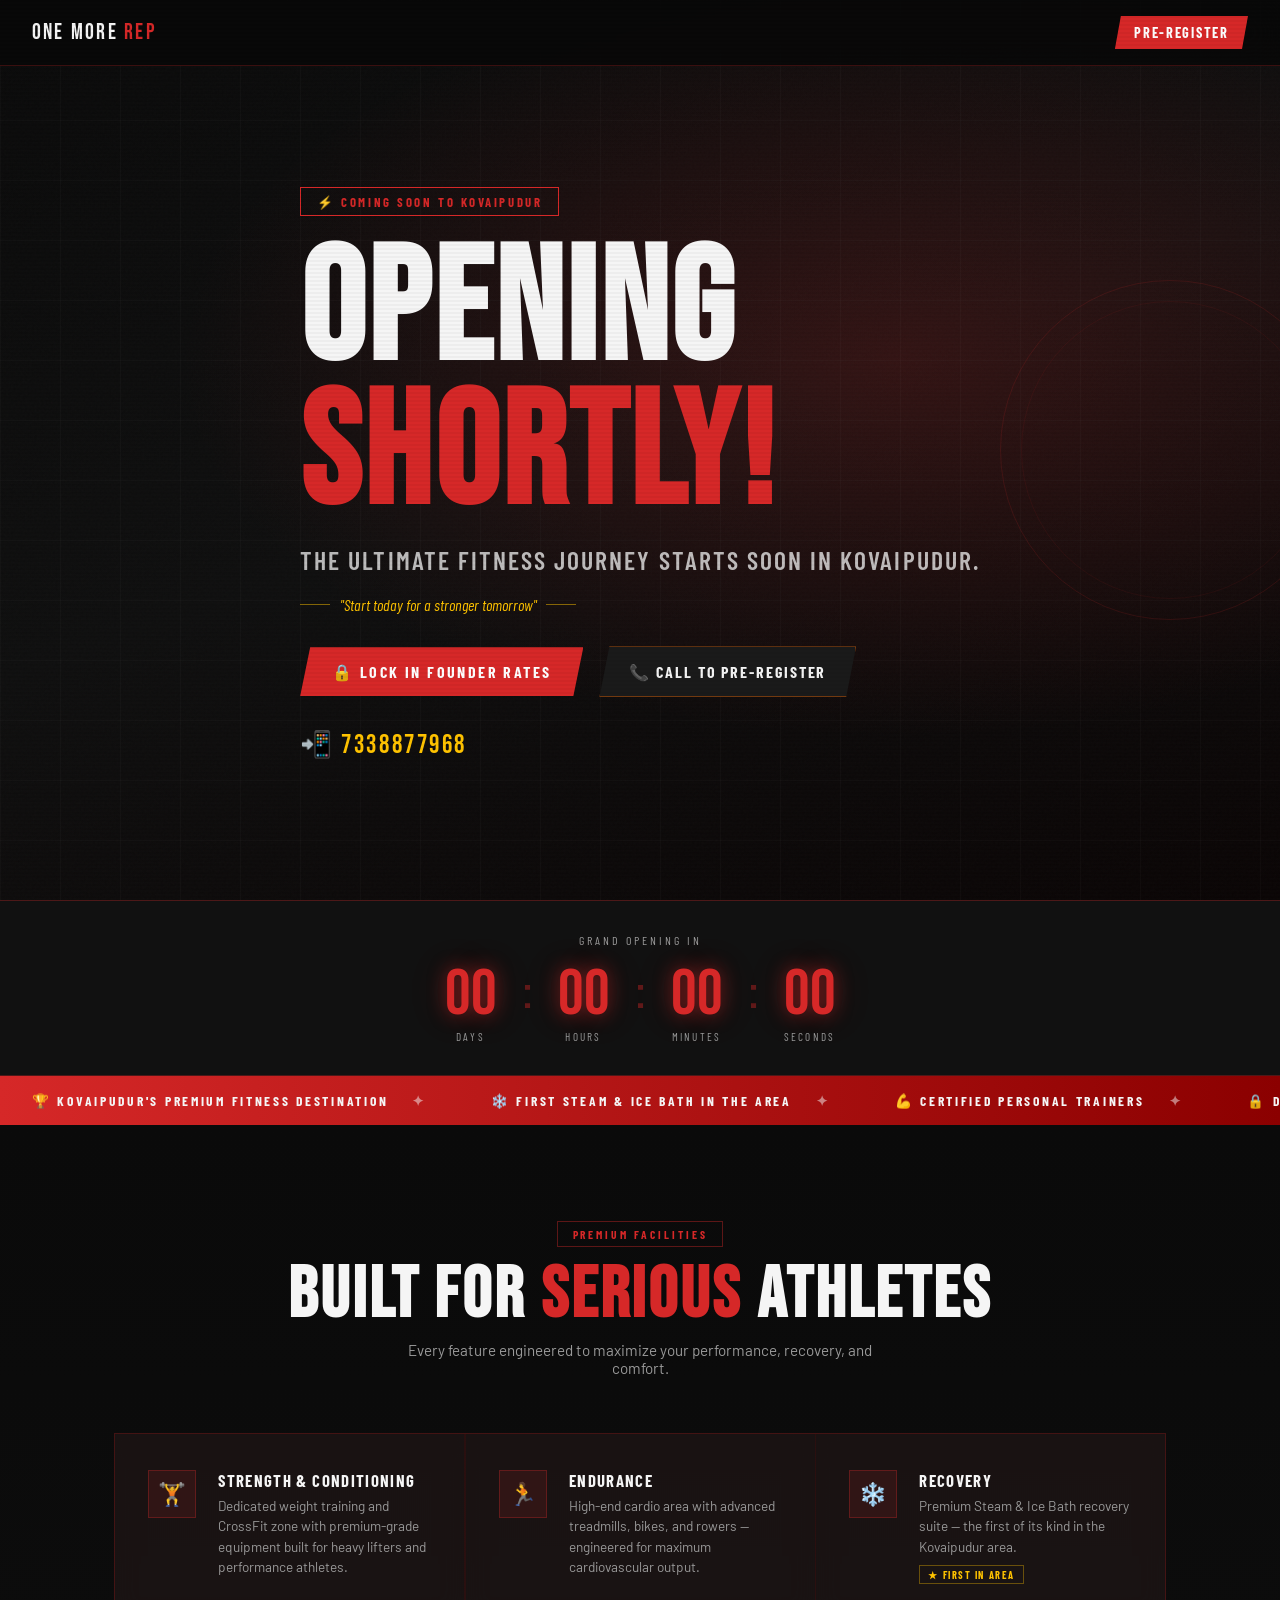
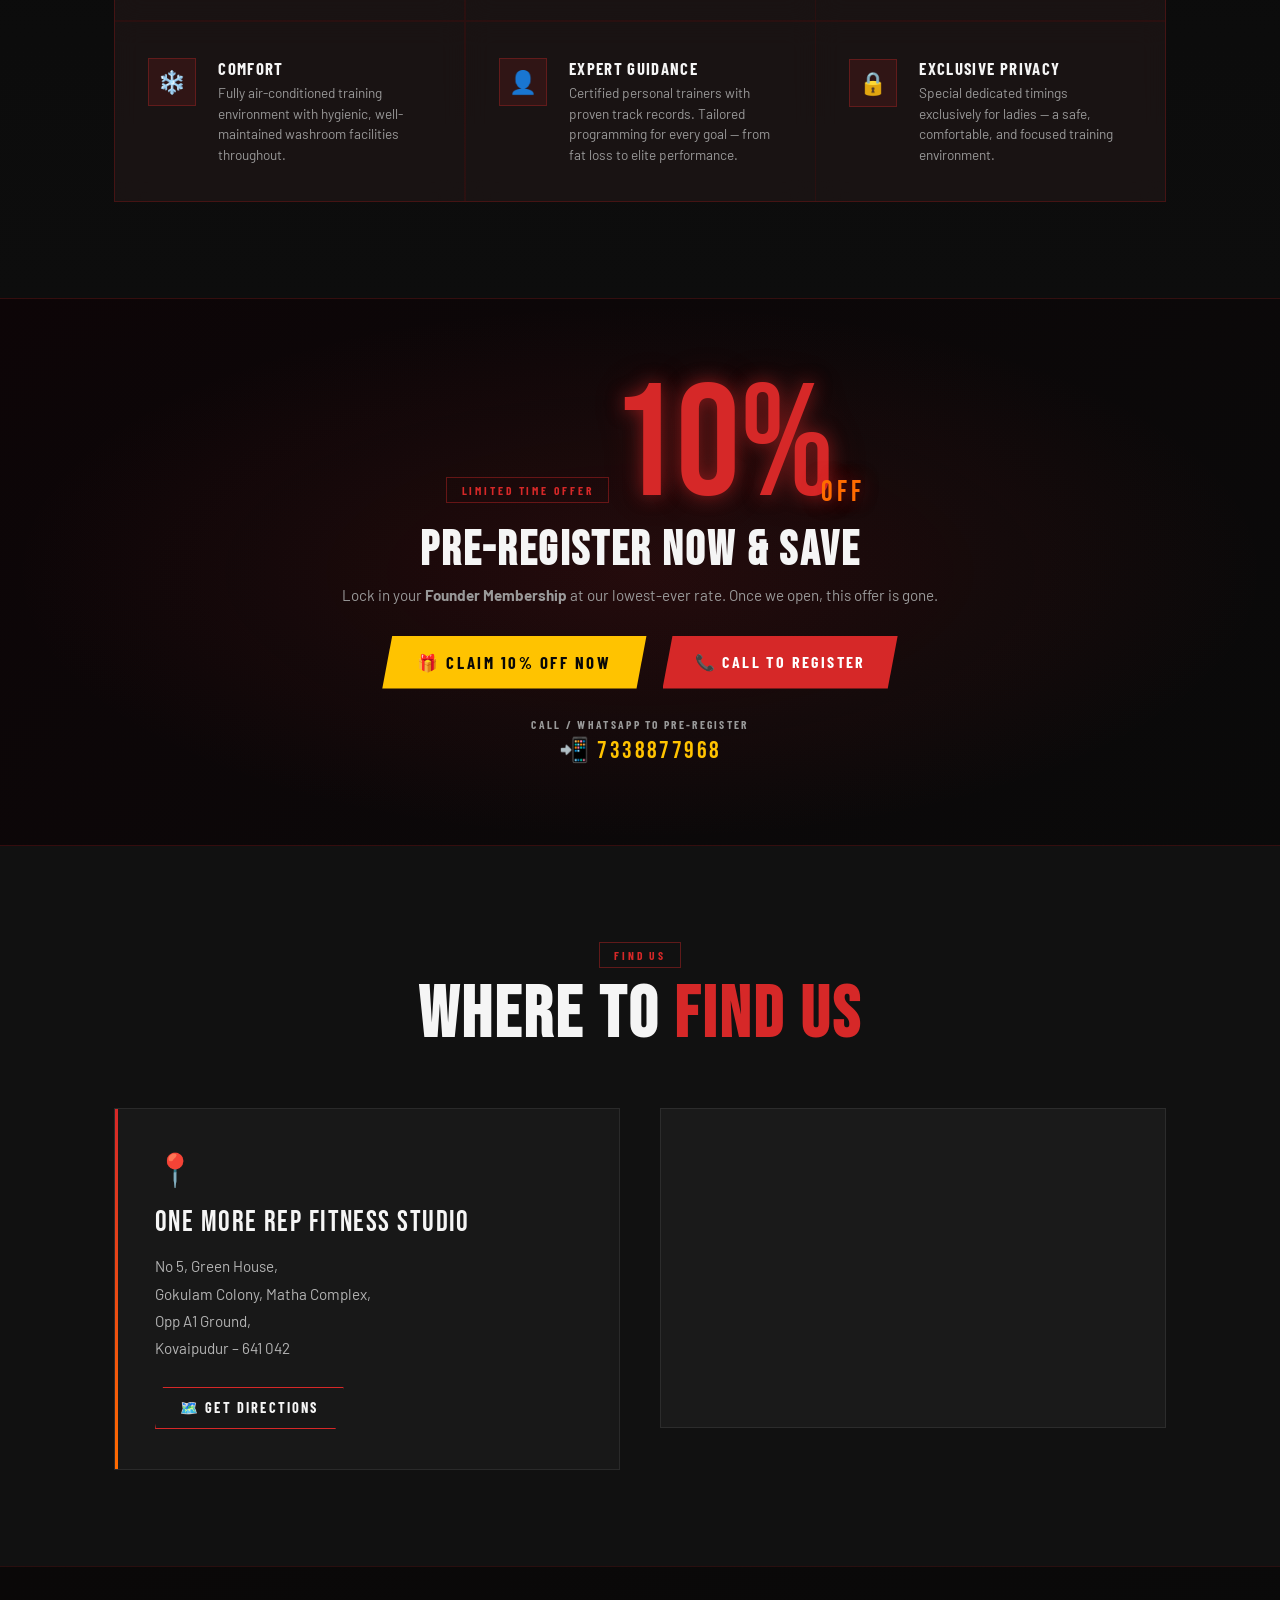
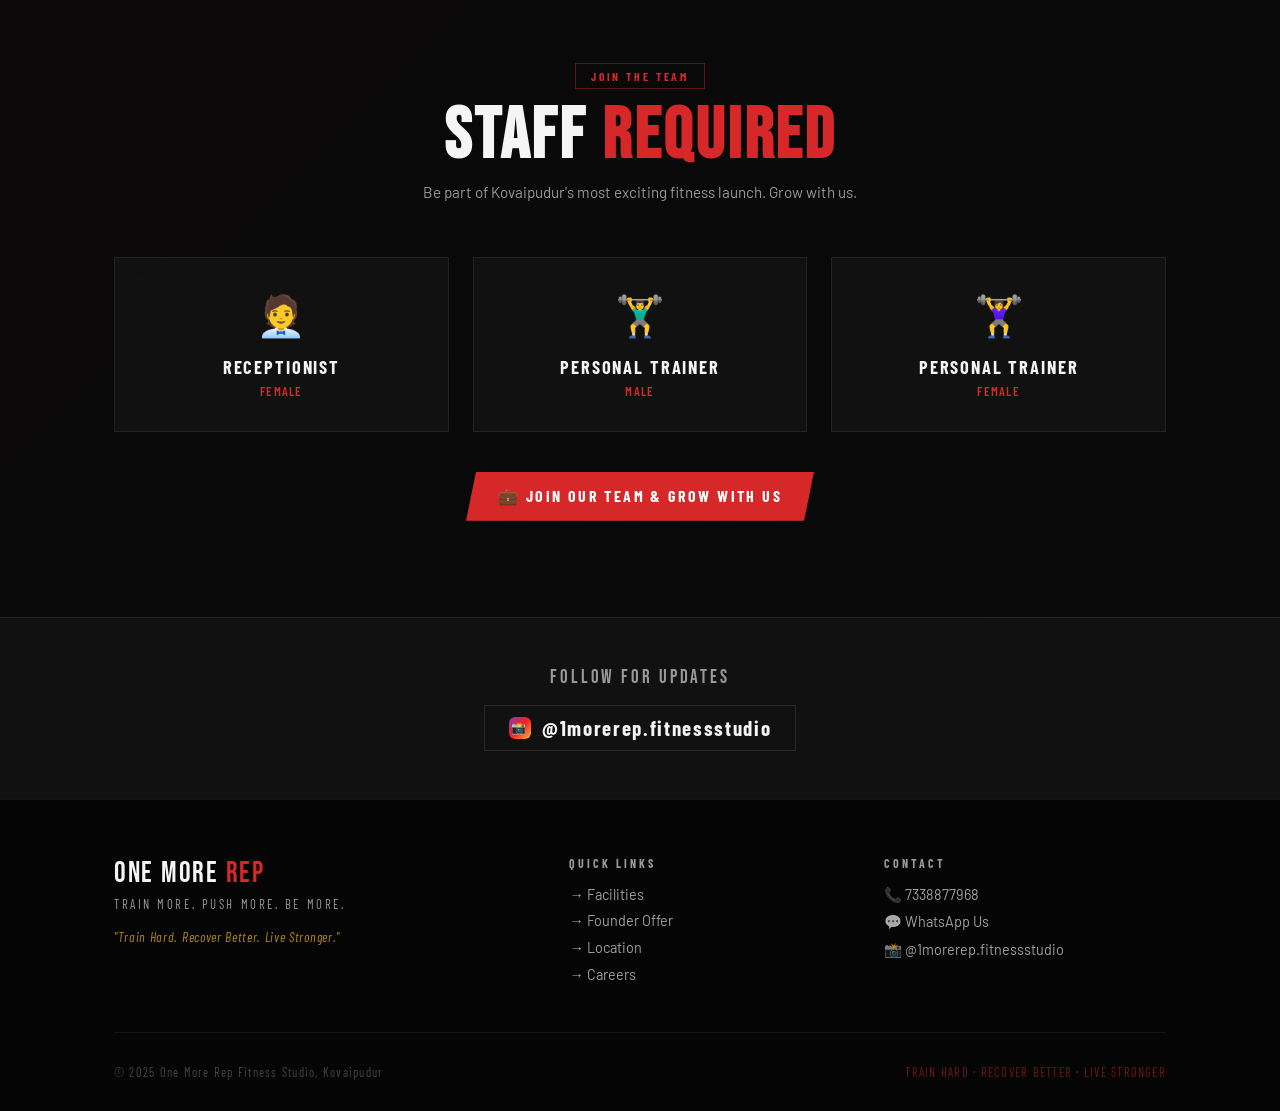
==== one-more-rep.html @ 99cad842 "Initial commit with premium gym design" ====
<!DOCTYPE html>
<html lang="en">
<head>
<meta charset="UTF-8"/>
<meta name="viewport" content="width=device-width, initial-scale=1.0"/>
<title>One More Rep Fitness Studio – Opening Shortly in Kovaipudur</title>
<link rel="preconnect" href="https://fonts.googleapis.com">
<link rel="preconnect" href="https://fonts.gstatic.com" crossorigin>
<link href="https://fonts.googleapis.com/css2?family=Bebas+Neue&family=Barlow+Condensed:ital,wght@0,400;0,600;0,700;0,800;1,700&family=Barlow:wght@300;400;500;600&display=swap" rel="stylesheet">
<style>
  *, *::before, *::after { box-sizing: border-box; margin: 0; padding: 0; }

  :root {
    --black:    #080808;
    --charcoal: #111111;
    --card-bg:  rgba(20,20,20,0.75);
    --red:      #D62828;
    --red-glow: rgba(214,40,40,0.55);
    --orange:   #FF6B00;
    --amber:    #FFC300;
    --white:    #F5F5F5;
    --muted:    #999;
    --glass-border: rgba(255,255,255,0.08);
    --neon-glow: 0 0 18px rgba(255,107,0,0.6), 0 0 40px rgba(255,107,0,0.25);
    --red-shadow: 0 0 18px rgba(214,40,40,0.55), 0 0 40px rgba(214,40,40,0.2);
  }

  html { scroll-behavior: smooth; }

  body {
    background: var(--black);
    color: var(--white);
    font-family: 'Barlow', sans-serif;
    overflow-x: hidden;
    cursor: default;
  }

  /* ── SCANLINE TEXTURE ── */
  body::before {
    content: '';
    position: fixed; inset: 0;
    background: repeating-linear-gradient(
      0deg,
      transparent,
      transparent 2px,
      rgba(0,0,0,0.03) 2px,
      rgba(0,0,0,0.03) 4px
    );
    pointer-events: none;
    z-index: 9999;
  }

  /* ── NAV ── */
  nav {
    position: fixed; top: 0; left: 0; right: 0;
    z-index: 100;
    display: flex; align-items: center; justify-content: space-between;
    padding: 1rem 2rem;
    background: rgba(8,8,8,0.88);
    backdrop-filter: blur(16px);
    border-bottom: 1px solid rgba(214,40,40,0.25);
  }
  .nav-logo {
    font-family: 'Bebas Neue', sans-serif;
    font-size: 1.4rem;
    letter-spacing: 0.1em;
    color: var(--white);
  }
  .nav-logo span { color: var(--red); }
  .nav-cta {
    background: var(--red);
    color: #fff;
    border: none;
    padding: 0.5rem 1.2rem;
    font-family: 'Barlow Condensed', sans-serif;
    font-weight: 700;
    font-size: 0.9rem;
    letter-spacing: 0.12em;
    text-transform: uppercase;
    cursor: pointer;
    text-decoration: none;
    display: inline-block;
    transition: background 0.2s, box-shadow 0.2s;
    clip-path: polygon(6px 0%, 100% 0%, calc(100% - 6px) 100%, 0% 100%);
  }
  .nav-cta:hover { background: var(--orange); box-shadow: var(--neon-glow); }

  /* ── SECTION COMMONS ── */
  section { position: relative; }
  .container { max-width: 1100px; margin: 0 auto; padding: 0 1.5rem; }

  /* ── HERO ── */
  #hero {
    min-height: 100vh;
    display: flex; flex-direction: column; justify-content: center;
    padding: 7rem 0 4rem;
    overflow: hidden;
    background:
      radial-gradient(ellipse 80% 60% at 70% 40%, rgba(214,40,40,0.18) 0%, transparent 70%),
      linear-gradient(160deg, #0a0a0a 0%, #0f0f0f 50%, #0a0505 100%);
  }
  .hero-noise {
    position: absolute; inset: 0;
    background-image: url("data:image/svg+xml,%3Csvg viewBox='0 0 512 512' xmlns='http://www.w3.org/2000/svg'%3E%3Cfilter id='n'%3E%3CfeTurbulence type='fractalNoise' baseFrequency='0.75' numOctaves='4' stitchTiles='stitch'/%3E%3C/filter%3E%3Crect width='100%25' height='100%25' filter='url(%23n)' opacity='0.04'/%3E%3C/svg%3E");
    opacity: 0.5;
    pointer-events: none;
  }
  .hero-grid-line {
    position: absolute; inset: 0;
    background-image:
      linear-gradient(rgba(255,255,255,0.02) 1px, transparent 1px),
      linear-gradient(90deg, rgba(255,255,255,0.02) 1px, transparent 1px);
    background-size: 60px 60px;
    pointer-events: none;
  }
  .hero-inner { position: relative; z-index: 2; }
  .hero-badge {
    display: inline-block;
    border: 1px solid var(--red);
    padding: 0.35rem 1rem;
    font-family: 'Barlow Condensed', sans-serif;
    font-size: 0.8rem;
    font-weight: 700;
    letter-spacing: 0.2em;
    text-transform: uppercase;
    color: var(--red);
    margin-bottom: 1.5rem;
    animation: fadeUp 0.6s ease both;
  }
  .hero-title {
    font-family: 'Bebas Neue', sans-serif;
    font-size: clamp(4.5rem, 16vw, 10rem);
    line-height: 0.9;
    letter-spacing: 0.02em;
    animation: fadeUp 0.6s 0.1s ease both;
  }
  .hero-title .accent { color: var(--red); display: block; }
  .hero-sub {
    font-family: 'Barlow Condensed', sans-serif;
    font-size: clamp(1.1rem, 3vw, 1.6rem);
    font-weight: 600;
    letter-spacing: 0.08em;
    text-transform: uppercase;
    color: rgba(245,245,245,0.75);
    margin: 1rem 0 0.5rem;
    animation: fadeUp 0.6s 0.2s ease both;
  }
  .hero-quote {
    display: inline-flex; align-items: center; gap: 0.6rem;
    font-family: 'Barlow Condensed', sans-serif;
    font-style: italic;
    font-size: 1rem;
    color: var(--amber);
    margin: 0.75rem 0 2rem;
    animation: fadeUp 0.6s 0.3s ease both;
  }
  .hero-quote::before, .hero-quote::after {
    content: ''; display: block;
    height: 1px; width: 30px;
    background: var(--amber); opacity: 0.5;
  }
  .hero-actions {
    display: flex; flex-wrap: wrap; gap: 1rem; align-items: center;
    animation: fadeUp 0.6s 0.4s ease both;
  }
  .btn-primary {
    background: var(--red);
    color: #fff;
    text-decoration: none;
    padding: 0.9rem 2rem;
    font-family: 'Barlow Condensed', sans-serif;
    font-weight: 700; font-size: 1rem;
    letter-spacing: 0.15em;
    text-transform: uppercase;
    display: inline-flex; align-items: center; gap: 0.5rem;
    transition: all 0.25s;
    clip-path: polygon(10px 0%, 100% 0%, calc(100% - 10px) 100%, 0% 100%);
  }
  .btn-primary:hover { background: var(--orange); box-shadow: var(--neon-glow); transform: translateY(-2px); }
  .btn-wa {
    background: #1a1a1a;
    border: 1px solid rgba(255,107,0,0.4);
    color: var(--white);
    text-decoration: none;
    padding: 0.9rem 1.8rem;
    font-family: 'Barlow Condensed', sans-serif;
    font-weight: 700; font-size: 1rem;
    letter-spacing: 0.12em;
    text-transform: uppercase;
    display: inline-flex; align-items: center; gap: 0.6rem;
    transition: all 0.25s;
    clip-path: polygon(10px 0%, 100% 0%, calc(100% - 10px) 100%, 0% 100%);
  }
  .btn-wa:hover { border-color: var(--orange); box-shadow: var(--neon-glow); transform: translateY(-2px); }
  .hero-phone-row {
    margin-top: 2rem;
    font-family: 'Bebas Neue', sans-serif;
    font-size: 1.6rem;
    letter-spacing: 0.1em;
    color: var(--amber);
    animation: fadeUp 0.6s 0.5s ease both;
  }
  .hero-phone-row a { color: inherit; text-decoration: none; }
  .hero-phone-row a:hover { color: var(--orange); }
  .hero-deco-line {
    position: absolute; right: -60px; top: 50%;
    transform: translateY(-50%);
    width: 340px; height: 340px;
    border: 1px solid rgba(214,40,40,0.15);
    border-radius: 50%;
    pointer-events: none;
    animation: spin 30s linear infinite;
  }
  .hero-deco-line::after {
    content: ''; position: absolute;
    inset: 20px;
    border: 1px solid rgba(214,40,40,0.08);
    border-radius: 50%;
  }
  @keyframes spin { to { transform: translateY(-50%) rotate(360deg); } }

  /* ── COUNTDOWN ── */
  #countdown {
    background: var(--charcoal);
    border-top: 1px solid rgba(214,40,40,0.3);
    border-bottom: 1px solid rgba(214,40,40,0.3);
    padding: 2rem 0;
    text-align: center;
  }
  .countdown-label {
    font-family: 'Barlow Condensed', sans-serif;
    font-size: 0.75rem;
    letter-spacing: 0.25em;
    text-transform: uppercase;
    color: var(--muted);
    margin-bottom: 1rem;
  }
  .countdown-units {
    display: flex; justify-content: center; gap: 1rem; flex-wrap: wrap;
  }
  .cd-unit {
    display: flex; flex-direction: column; align-items: center;
    min-width: 72px;
  }
  .cd-num {
    font-family: 'Bebas Neue', sans-serif;
    font-size: clamp(2.5rem, 8vw, 4rem);
    line-height: 1;
    color: var(--red);
    text-shadow: var(--red-shadow);
  }
  .cd-lbl {
    font-family: 'Barlow Condensed', sans-serif;
    font-size: 0.7rem;
    letter-spacing: 0.2em;
    text-transform: uppercase;
    color: var(--muted);
    margin-top: 0.2rem;
  }
  .cd-sep {
    font-family: 'Bebas Neue', sans-serif;
    font-size: 3rem;
    color: rgba(214,40,40,0.4);
    align-self: flex-start;
    padding-top: 0.15rem;
  }

  /* ── BADGE BAR ── */
  #badge-bar {
    background: linear-gradient(90deg, var(--red) 0%, #8B0000 100%);
    padding: 1rem 0;
    overflow: hidden;
  }
  .ticker-track {
    display: flex;
    animation: ticker 25s linear infinite;
    white-space: nowrap;
  }
  .ticker-item {
    display: inline-flex; align-items: center; gap: 1.5rem;
    padding: 0 2rem;
    font-family: 'Barlow Condensed', sans-serif;
    font-weight: 700;
    font-size: 0.85rem;
    letter-spacing: 0.2em;
    text-transform: uppercase;
  }
  .ticker-item .sep { opacity: 0.5; }
  @keyframes ticker {
    0% { transform: translateX(0); }
    100% { transform: translateX(-50%); }
  }

  /* ── SECTION HEADER ── */
  .sec-header { text-align: center; margin-bottom: 3.5rem; }
  .sec-tag {
    display: inline-block;
    font-family: 'Barlow Condensed', sans-serif;
    font-size: 0.72rem;
    font-weight: 700;
    letter-spacing: 0.25em;
    text-transform: uppercase;
    color: var(--red);
    border: 1px solid rgba(214,40,40,0.4);
    padding: 0.3rem 0.9rem;
    margin-bottom: 0.8rem;
  }
  .sec-title {
    font-family: 'Bebas Neue', sans-serif;
    font-size: clamp(2.5rem, 6vw, 4.5rem);
    letter-spacing: 0.04em;
    line-height: 1;
    color: var(--white);
  }
  .sec-title em { color: var(--red); font-style: normal; }
  .sec-sub {
    font-size: 0.95rem;
    color: var(--muted);
    margin-top: 0.6rem;
    max-width: 520px; margin-left: auto; margin-right: auto;
  }

  /* ── FACILITIES ── */
  #facilities {
    padding: 6rem 0;
    background: linear-gradient(180deg, #0a0a0a 0%, #0d0d0d 100%);
  }
  .facilities-grid {
    display: grid;
    grid-template-columns: repeat(auto-fit, minmax(300px, 1fr));
    gap: 1.5px;
    background: rgba(214,40,40,0.15);
    border: 1px solid rgba(214,40,40,0.15);
  }
  .facility-card {
    background: var(--card-bg);
    backdrop-filter: blur(12px);
    padding: 2.2rem 2rem;
    display: flex; gap: 1.4rem; align-items: flex-start;
    border: 1px solid transparent;
    transition: background 0.3s, border-color 0.3s, transform 0.25s;
    position: relative;
    overflow: hidden;
  }
  .facility-card::before {
    content: '';
    position: absolute; bottom: 0; left: 0; right: 0;
    height: 2px;
    background: linear-gradient(90deg, var(--red), var(--orange));
    transform: scaleX(0);
    transform-origin: left;
    transition: transform 0.35s;
  }
  .facility-card:hover { background: rgba(30,10,10,0.9); border-color: rgba(214,40,40,0.2); transform: translateY(-3px); }
  .facility-card:hover::before { transform: scaleX(1); }
  .fac-icon {
    width: 48px; height: 48px;
    background: rgba(214,40,40,0.12);
    border: 1px solid rgba(214,40,40,0.3);
    display: flex; align-items: center; justify-content: center;
    flex-shrink: 0;
    font-size: 1.4rem;
  }
  .fac-body {}
  .fac-name {
    font-family: 'Barlow Condensed', sans-serif;
    font-weight: 700;
    font-size: 1.05rem;
    letter-spacing: 0.08em;
    text-transform: uppercase;
    color: var(--white);
    margin-bottom: 0.35rem;
  }
  .fac-desc {
    font-size: 0.85rem;
    color: var(--muted);
    line-height: 1.5;
  }
  .fac-badge {
    display: inline-block;
    font-size: 0.65rem;
    font-family: 'Barlow Condensed', sans-serif;
    font-weight: 700;
    letter-spacing: 0.15em;
    text-transform: uppercase;
    color: var(--amber);
    border: 1px solid rgba(255,195,0,0.35);
    padding: 0.15rem 0.5rem;
    margin-top: 0.5rem;
  }

  /* ── OFFER BANNER ── */
  #offer {
    padding: 5rem 0;
    background:
      radial-gradient(ellipse 70% 70% at 50% 50%, rgba(214,40,40,0.12) 0%, transparent 70%),
      linear-gradient(135deg, #0d0507 0%, #0a0a0a 100%);
    border-top: 1px solid rgba(214,40,40,0.2);
    border-bottom: 1px solid rgba(214,40,40,0.2);
  }
  .offer-inner {
    text-align: center;
    max-width: 680px; margin: 0 auto;
  }
  .offer-percent {
    font-family: 'Bebas Neue', sans-serif;
    font-size: clamp(5rem, 18vw, 10rem);
    line-height: 0.85;
    color: var(--red);
    text-shadow: var(--red-shadow);
    position: relative;
    display: inline-block;
  }
  .offer-percent::after {
    content: 'OFF';
    position: absolute;
    right: -2rem;
    bottom: 0.6rem;
    font-size: 0.18em;
    color: var(--orange);
    letter-spacing: 0.15em;
  }
  .offer-headline {
    font-family: 'Bebas Neue', sans-serif;
    font-size: clamp(1.8rem, 5vw, 3rem);
    letter-spacing: 0.05em;
    margin-bottom: 0.4rem;
  }
  .offer-sub { font-size: 0.95rem; color: var(--muted); margin-bottom: 2rem; }
  .offer-actions { display: flex; flex-wrap: wrap; justify-content: center; gap: 1rem; }
  .btn-amber {
    background: var(--amber);
    color: #080808;
    text-decoration: none;
    padding: 1rem 2.2rem;
    font-family: 'Barlow Condensed', sans-serif;
    font-weight: 700; font-size: 1.05rem;
    letter-spacing: 0.15em;
    text-transform: uppercase;
    display: inline-flex; align-items: center; gap: 0.5rem;
    transition: all 0.25s;
    clip-path: polygon(10px 0%, 100% 0%, calc(100% - 10px) 100%, 0% 100%);
  }
  .btn-amber:hover { background: var(--orange); box-shadow: var(--neon-glow); transform: translateY(-2px); }
  .offer-phone {
    margin-top: 1.8rem;
    font-family: 'Bebas Neue', sans-serif;
    font-size: 1.5rem;
    letter-spacing: 0.1em;
  }
  .offer-phone a { color: var(--amber); text-decoration: none; }
  .offer-phone a:hover { color: var(--orange); }
  .offer-phone .label {
    display: block;
    font-family: 'Barlow Condensed', sans-serif;
    font-size: 0.72rem;
    font-weight: 700;
    letter-spacing: 0.2em;
    text-transform: uppercase;
    color: var(--muted);
    margin-bottom: 0.3rem;
  }

  /* ── LOCATION ── */
  #location {
    padding: 6rem 0;
    background: var(--charcoal);
  }
  .location-grid {
    display: grid;
    grid-template-columns: 1fr 1fr;
    gap: 2.5rem;
    align-items: start;
  }
  .address-card {
    background: rgba(255,255,255,0.03);
    border: 1px solid var(--glass-border);
    padding: 2.5rem;
    position: relative;
    overflow: hidden;
  }
  .address-card::before {
    content: '';
    position: absolute; top: 0; left: 0;
    width: 3px; height: 100%;
    background: linear-gradient(180deg, var(--red), var(--orange));
  }
  .addr-icon { font-size: 2rem; margin-bottom: 1rem; }
  .addr-name {
    font-family: 'Bebas Neue', sans-serif;
    font-size: 1.8rem;
    letter-spacing: 0.05em;
    margin-bottom: 0.8rem;
  }
  .addr-line {
    font-size: 0.95rem;
    color: rgba(245,245,245,0.7);
    line-height: 1.8;
    margin-bottom: 1.5rem;
  }
  .btn-outline {
    display: inline-flex; align-items: center; gap: 0.5rem;
    border: 1px solid var(--red);
    color: var(--white);
    text-decoration: none;
    padding: 0.7rem 1.5rem;
    font-family: 'Barlow Condensed', sans-serif;
    font-weight: 700; font-size: 0.9rem;
    letter-spacing: 0.15em;
    text-transform: uppercase;
    transition: all 0.25s;
    clip-path: polygon(8px 0%, 100% 0%, calc(100% - 8px) 100%, 0% 100%);
  }
  .btn-outline:hover { background: var(--red); box-shadow: var(--red-shadow); transform: translateY(-2px); }
  .map-embed {
    width: 100%; height: 320px;
    background: rgba(255,255,255,0.04);
    border: 1px solid var(--glass-border);
    display: flex; align-items: center; justify-content: center;
    flex-direction: column; gap: 1rem;
    text-align: center;
    font-family: 'Barlow Condensed', sans-serif;
    color: var(--muted);
    letter-spacing: 0.1em;
  }
  .map-embed iframe {
    width: 100%; height: 100%; border: none;
  }

  /* ── HIRING ── */
  #hiring {
    padding: 6rem 0;
    background:
      linear-gradient(135deg, #0a0808 0%, #0a0a0a 100%);
    border-top: 1px solid rgba(214,40,40,0.15);
  }
  .hiring-grid {
    display: grid;
    grid-template-columns: repeat(auto-fit, minmax(240px, 1fr));
    gap: 1.5rem;
    margin-top: 3rem;
  }
  .hire-card {
    background: var(--card-bg);
    backdrop-filter: blur(12px);
    border: 1px solid var(--glass-border);
    padding: 2rem 1.8rem;
    text-align: center;
    transition: border-color 0.3s, transform 0.25s;
    position: relative;
    overflow: hidden;
  }
  .hire-card::after {
    content: '';
    position: absolute; top: 0; left: 0; right: 0;
    height: 2px;
    background: linear-gradient(90deg, var(--red), var(--orange));
    transform: scaleX(0);
    transition: transform 0.35s;
  }
  .hire-card:hover { border-color: rgba(214,40,40,0.3); transform: translateY(-4px); }
  .hire-card:hover::after { transform: scaleX(1); }
  .hire-icon { font-size: 2.5rem; margin-bottom: 1rem; }
  .hire-role {
    font-family: 'Barlow Condensed', sans-serif;
    font-weight: 700;
    font-size: 1.15rem;
    letter-spacing: 0.1em;
    text-transform: uppercase;
    color: var(--white);
    margin-bottom: 0.3rem;
  }
  .hire-gender {
    font-size: 0.8rem;
    color: var(--red);
    font-family: 'Barlow Condensed', sans-serif;
    font-weight: 600;
    letter-spacing: 0.1em;
    text-transform: uppercase;
  }
  .hiring-cta {
    text-align: center;
    margin-top: 2.5rem;
  }

  /* ── SOCIAL STRIP ── */
  #social-strip {
    padding: 3rem 0;
    text-align: center;
    background: var(--charcoal);
    border-top: 1px solid var(--glass-border);
  }
  .social-follow {
    font-family: 'Bebas Neue', sans-serif;
    font-size: 1.2rem;
    letter-spacing: 0.15em;
    color: var(--muted);
    margin-bottom: 1rem;
  }
  .social-handle {
    display: inline-flex; align-items: center; gap: 0.7rem;
    text-decoration: none;
    color: var(--white);
    font-family: 'Barlow Condensed', sans-serif;
    font-weight: 700;
    font-size: 1.3rem;
    letter-spacing: 0.08em;
    padding: 0.6rem 1.5rem;
    border: 1px solid rgba(255,255,255,0.1);
    transition: all 0.25s;
  }
  .social-handle:hover { border-color: var(--red); color: var(--red); }
  .ig-icon {
    width: 22px; height: 22px;
    background: linear-gradient(135deg, #833ab4, #fd1d1d, #fcb045);
    border-radius: 6px;
    display: inline-flex; align-items: center; justify-content: center;
    font-size: 0.75rem;
    color: #fff;
    flex-shrink: 0;
  }

  /* ── FOOTER ── */
  footer {
    background: #050505;
    border-top: 1px solid rgba(214,40,40,0.2);
    padding: 3.5rem 0 2rem;
  }
  .footer-grid {
    display: grid;
    grid-template-columns: 1.5fr 1fr 1fr;
    gap: 2rem;
    padding-bottom: 2.5rem;
    border-bottom: 1px solid rgba(255,255,255,0.06);
    margin-bottom: 2rem;
  }
  .footer-brand-name {
    font-family: 'Bebas Neue', sans-serif;
    font-size: 1.8rem;
    letter-spacing: 0.06em;
    margin-bottom: 0.3rem;
  }
  .footer-brand-name span { color: var(--red); }
  .footer-tagline {
    font-family: 'Barlow Condensed', sans-serif;
    font-size: 0.8rem;
    letter-spacing: 0.2em;
    text-transform: uppercase;
    color: var(--muted);
    margin-bottom: 1rem;
  }
  .footer-motto {
    font-family: 'Barlow Condensed', sans-serif;
    font-style: italic;
    font-size: 0.85rem;
    color: rgba(255,195,0,0.7);
    letter-spacing: 0.05em;
  }
  .footer-heading {
    font-family: 'Barlow Condensed', sans-serif;
    font-weight: 700;
    font-size: 0.75rem;
    letter-spacing: 0.25em;
    text-transform: uppercase;
    color: var(--muted);
    margin-bottom: 1rem;
  }
  .footer-links { list-style: none; }
  .footer-links li { margin-bottom: 0.6rem; }
  .footer-links a {
    color: rgba(245,245,245,0.65);
    text-decoration: none;
    font-size: 0.9rem;
    transition: color 0.2s;
    display: flex; align-items: center; gap: 0.4rem;
  }
  .footer-links a:hover { color: var(--red); }
  .footer-bottom {
    display: flex; justify-content: space-between; align-items: center;
    flex-wrap: wrap; gap: 1rem;
    font-size: 0.78rem;
    color: rgba(255,255,255,0.25);
    font-family: 'Barlow Condensed', sans-serif;
    letter-spacing: 0.1em;
  }

  /* ── ANIMATIONS ── */
  @keyframes fadeUp {
    from { opacity: 0; transform: translateY(24px); }
    to   { opacity: 1; transform: translateY(0); }
  }

  /* Scroll-reveal */
  .reveal {
    opacity: 0;
    transform: translateY(32px);
    transition: opacity 0.65s ease, transform 0.65s ease;
  }
  .reveal.visible {
    opacity: 1;
    transform: translateY(0);
  }
  .reveal-delay-1 { transition-delay: 0.1s; }
  .reveal-delay-2 { transition-delay: 0.2s; }
  .reveal-delay-3 { transition-delay: 0.3s; }
  .reveal-delay-4 { transition-delay: 0.4s; }

  /* ── RESPONSIVE ── */
  @media (max-width: 768px) {
    nav { padding: 0.8rem 1.2rem; }
    .hero-title { font-size: clamp(3.5rem, 20vw, 5rem); }
    .location-grid { grid-template-columns: 1fr; }
    .footer-grid { grid-template-columns: 1fr; }
    .footer-grid > *:not(:first-child) { display: none; }
    .footer-bottom { flex-direction: column; text-align: center; }
    .offer-percent::after { right: -1.5rem; font-size: 0.22em; }
  }
  @media (max-width: 480px) {
    .facilities-grid { grid-template-columns: 1fr; gap: 0; }
    .hero-actions { flex-direction: column; align-items: flex-start; }
    .countdown-units { gap: 0.5rem; }
    .cd-sep { display: none; }
  }
</style>
</head>
<body>

<!-- ── NAV ── -->
<nav>
  <div class="nav-logo">ONE MORE <span>REP</span></div>
  <a href="https://wa.me/917338877968?text=I want to pre-register" target="_blank" class="nav-cta">Pre-Register</a>
</nav>

<!-- ── HERO ── -->
<section id="hero">
  <div class="hero-noise"></div>
  <div class="hero-grid-line"></div>
  <div class="hero-deco-line"></div>
  <div class="container hero-inner">
    <div class="hero-badge">⚡ Coming Soon to Kovaipudur</div>
    <h1 class="hero-title">
      OPENING<br>
      <span class="accent">SHORTLY!</span>
    </h1>
    <p class="hero-sub">The Ultimate Fitness Journey Starts Soon in Kovaipudur.</p>
    <div class="hero-quote">"Start today for a stronger tomorrow"</div>
    <div class="hero-actions">
      <a href="https://wa.me/917338877968?text=I want to pre-register" target="_blank" class="btn-primary">
        🔒 Lock in Founder Rates
      </a>
      <a href="tel:7338877968" class="btn-wa">
        📞 Call to Pre-Register
      </a>
    </div>
    <div class="hero-phone-row">
      <a href="tel:7338877968">📲 7338877968</a>
    </div>
  </div>
</section>

<!-- ── COUNTDOWN ── -->
<section id="countdown">
  <div class="countdown-label">Grand Opening In</div>
  <div class="countdown-units">
    <div class="cd-unit"><div class="cd-num" id="cd-days">--</div><div class="cd-lbl">Days</div></div>
    <div class="cd-sep">:</div>
    <div class="cd-unit"><div class="cd-num" id="cd-hours">--</div><div class="cd-lbl">Hours</div></div>
    <div class="cd-sep">:</div>
    <div class="cd-unit"><div class="cd-num" id="cd-mins">--</div><div class="cd-lbl">Minutes</div></div>
    <div class="cd-sep">:</div>
    <div class="cd-unit"><div class="cd-num" id="cd-secs">--</div><div class="cd-lbl">Seconds</div></div>
  </div>
</section>

<!-- ── BADGE TICKER ── -->
<section id="badge-bar">
  <div class="ticker-track">
    <!-- duplicated for infinite loop -->
    <span class="ticker-item">🏆 Kovaipudur's Premium Fitness Destination <span class="sep">✦</span></span>
    <span class="ticker-item">❄️ First Steam & Ice Bath in the Area <span class="sep">✦</span></span>
    <span class="ticker-item">💪 Certified Personal Trainers <span class="sep">✦</span></span>
    <span class="ticker-item">🔒 Dedicated Timings for Ladies <span class="sep">✦</span></span>
    <span class="ticker-item">📍 Gokulam Colony, Kovaipudur <span class="sep">✦</span></span>
    <span class="ticker-item">🏆 Kovaipudur's Premium Fitness Destination <span class="sep">✦</span></span>
    <span class="ticker-item">❄️ First Steam & Ice Bath in the Area <span class="sep">✦</span></span>
    <span class="ticker-item">💪 Certified Personal Trainers <span class="sep">✦</span></span>
    <span class="ticker-item">🔒 Dedicated Timings for Ladies <span class="sep">✦</span></span>
    <span class="ticker-item">📍 Gokulam Colony, Kovaipudur <span class="sep">✦</span></span>
  </div>
</section>

<!-- ── FACILITIES ── -->
<section id="facilities">
  <div class="container">
    <div class="sec-header reveal">
      <div class="sec-tag">Premium Facilities</div>
      <h2 class="sec-title">BUILT FOR <em>SERIOUS</em> ATHLETES</h2>
      <p class="sec-sub">Every feature engineered to maximize your performance, recovery, and comfort.</p>
    </div>
    <div class="facilities-grid">
      <div class="facility-card reveal reveal-delay-1">
        <div class="fac-icon">🏋️</div>
        <div class="fac-body">
          <div class="fac-name">Strength & Conditioning</div>
          <div class="fac-desc">Dedicated weight training and CrossFit zone with premium-grade equipment built for heavy lifters and performance athletes.</div>
        </div>
      </div>
      <div class="facility-card reveal reveal-delay-2">
        <div class="fac-icon">🏃</div>
        <div class="fac-body">
          <div class="fac-name">Endurance</div>
          <div class="fac-desc">High-end cardio area with advanced treadmills, bikes, and rowers — engineered for maximum cardiovascular output.</div>
        </div>
      </div>
      <div class="facility-card reveal reveal-delay-3">
        <div class="fac-icon">❄️</div>
        <div class="fac-body">
          <div class="fac-name">Recovery</div>
          <div class="fac-desc">Premium Steam & Ice Bath recovery suite — the first of its kind in the Kovaipudur area.</div>
          <div class="fac-badge">★ First in Area</div>
        </div>
      </div>
      <div class="facility-card reveal reveal-delay-1">
        <div class="fac-icon">❄️</div>
        <div class="fac-body">
          <div class="fac-name">Comfort</div>
          <div class="fac-desc">Fully air-conditioned training environment with hygienic, well-maintained washroom facilities throughout.</div>
        </div>
      </div>
      <div class="facility-card reveal reveal-delay-2">
        <div class="fac-icon">👤</div>
        <div class="fac-body">
          <div class="fac-name">Expert Guidance</div>
          <div class="fac-desc">Certified personal trainers with proven track records. Tailored programming for every goal — from fat loss to elite performance.</div>
        </div>
      </div>
      <div class="facility-card reveal reveal-delay-3">
        <div class="fac-icon">🔒</div>
        <div class="fac-body">
          <div class="fac-name">Exclusive Privacy</div>
          <div class="fac-desc">Special dedicated timings exclusively for ladies — a safe, comfortable, and focused training environment.</div>
        </div>
      </div>
    </div>
  </div>
</section>

<!-- ── OFFER BANNER ── -->
<section id="offer">
  <div class="container">
    <div class="offer-inner reveal">
      <div class="sec-tag" style="margin-bottom:1.2rem;">Limited Time Offer</div>
      <div class="offer-percent">10%</div>
      <h2 class="offer-headline">PRE-REGISTER NOW & SAVE</h2>
      <p class="offer-sub">Lock in your <strong>Founder Membership</strong> at our lowest-ever rate. Once we open, this offer is gone.</p>
      <div class="offer-actions">
        <a href="https://wa.me/917338877968?text=I want to pre-register" target="_blank" class="btn-amber">🎁 Claim 10% Off Now</a>
        <a href="tel:7338877968" class="btn-primary">📞 Call to Register</a>
      </div>
      <div class="offer-phone">
        <span class="label">Call / WhatsApp to Pre-Register</span>
        <a href="tel:7338877968">📲 7338877968</a>
      </div>
    </div>
  </div>
</section>

<!-- ── LOCATION ── -->
<section id="location">
  <div class="container">
    <div class="sec-header reveal">
      <div class="sec-tag">Find Us</div>
      <h2 class="sec-title">WHERE TO <em>FIND US</em></h2>
    </div>
    <div class="location-grid reveal">
      <div class="address-card">
        <div class="addr-icon">📍</div>
        <div class="addr-name">ONE MORE REP FITNESS STUDIO</div>
        <div class="addr-line">
          No 5, Green House,<br>
          Gokulam Colony, Matha Complex,<br>
          Opp A1 Ground,<br>
          Kovaipudur – 641 042
        </div>
        <a href="https://maps.google.com/?q=Gokulam+Colony,+Kovaipudur,+641042" target="_blank" class="btn-outline">
          🗺️ Get Directions
        </a>
      </div>
      <div class="map-embed">
        <iframe
          src="https://www.google.com/maps/embed?pb=!1m18!1m12!1m3!1d3916.267!2d76.9312!3d10.9893!2m3!1f0!2f0!3f0!3m2!1i1024!2i768!4f13.1!3m3!1m2!1s0x0%3A0x0!2zMTDCsDU5JzIxLjUiTiA3NsKwNTUnNTIuMyJF!5e0!3m2!1sen!2sin!4v1"
          allowfullscreen="" loading="lazy"
          referrerpolicy="no-referrer-when-downgrade">
        </iframe>
      </div>
    </div>
  </div>
</section>

<!-- ── HIRING ── -->
<section id="hiring">
  <div class="container">
    <div class="sec-header reveal">
      <div class="sec-tag">Join the Team</div>
      <h2 class="sec-title">STAFF <em>REQUIRED</em></h2>
      <p class="sec-sub">Be part of Kovaipudur's most exciting fitness launch. Grow with us.</p>
    </div>
    <div class="hiring-grid">
      <div class="hire-card reveal reveal-delay-1">
        <div class="hire-icon">🧑‍💼</div>
        <div class="hire-role">Receptionist</div>
        <div class="hire-gender">Female</div>
      </div>
      <div class="hire-card reveal reveal-delay-2">
        <div class="hire-icon">🏋️‍♂️</div>
        <div class="hire-role">Personal Trainer</div>
        <div class="hire-gender">Male</div>
      </div>
      <div class="hire-card reveal reveal-delay-3">
        <div class="hire-icon">🏋️‍♀️</div>
        <div class="hire-role">Personal Trainer</div>
        <div class="hire-gender">Female</div>
      </div>
    </div>
    <div class="hiring-cta reveal">
      <a href="https://wa.me/917338877968?text=I'm interested in joining the One More Rep team" target="_blank" class="btn-primary" style="font-size:1rem;">
        💼 Join Our Team &amp; Grow With Us
      </a>
    </div>
  </div>
</section>

<!-- ── SOCIAL STRIP ── -->
<section id="social-strip">
  <div class="social-follow">Follow For Updates</div>
  <a href="https://instagram.com/1morerep.fitnessstudio" target="_blank" class="social-handle">
    <span class="ig-icon">📸</span>
    @1morerep.fitnessstudio
  </a>
</section>

<!-- ── FOOTER ── -->
<footer>
  <div class="container">
    <div class="footer-grid">
      <div>
        <div class="footer-brand-name">ONE MORE <span>REP</span></div>
        <div class="footer-tagline">Train More. Push More. Be More.</div>
        <div class="footer-motto">"Train Hard. Recover Better. Live Stronger."</div>
      </div>
      <div>
        <div class="footer-heading">Quick Links</div>
        <ul class="footer-links">
          <li><a href="#facilities">→ Facilities</a></li>
          <li><a href="#offer">→ Founder Offer</a></li>
          <li><a href="#location">→ Location</a></li>
          <li><a href="#hiring">→ Careers</a></li>
        </ul>
      </div>
      <div>
        <div class="footer-heading">Contact</div>
        <ul class="footer-links">
          <li><a href="tel:7338877968">📞 7338877968</a></li>
          <li><a href="https://wa.me/917338877968?text=I want to pre-register" target="_blank">💬 WhatsApp Us</a></li>
          <li><a href="https://instagram.com/1morerep.fitnessstudio" target="_blank">📸 @1morerep.fitnessstudio</a></li>
        </ul>
      </div>
    </div>
    <div class="footer-bottom">
      <span>© 2025 One More Rep Fitness Studio, Kovaipudur</span>
      <span style="color:rgba(214,40,40,0.5);">TRAIN HARD · RECOVER BETTER · LIVE STRONGER</span>
    </div>
  </div>
</footer>

<script>
  /* ── COUNTDOWN ── */
  const target = new Date('2025-09-01T00:00:00').getTime();
  function updateCountdown() {
    const now = Date.now();
    const diff = target - now;
    if (diff <= 0) {
      document.getElementById('cd-days').textContent = '00';
      document.getElementById('cd-hours').textContent = '00';
      document.getElementById('cd-mins').textContent = '00';
      document.getElementById('cd-secs').textContent = '00';
      return;
    }
    const d = Math.floor(diff / 86400000);
    const h = Math.floor((diff % 86400000) / 3600000);
    const m = Math.floor((diff % 3600000) / 60000);
    const s = Math.floor((diff % 60000) / 1000);
    const pad = n => String(n).padStart(2,'0');
    document.getElementById('cd-days').textContent  = pad(d);
    document.getElementById('cd-hours').textContent = pad(h);
    document.getElementById('cd-mins').textContent  = pad(m);
    document.getElementById('cd-secs').textContent  = pad(s);
  }
  updateCountdown();
  setInterval(updateCountdown, 1000);

  /* ── SCROLL REVEAL ── */
  const observer = new IntersectionObserver((entries) => {
    entries.forEach(e => { if (e.isIntersecting) { e.target.classList.add('visible'); } });
  }, { threshold: 0.12, rootMargin: '0px 0px -40px 0px' });
  document.querySelectorAll('.reveal').forEach(el => observer.observe(el));
</script>
</body>
</html>
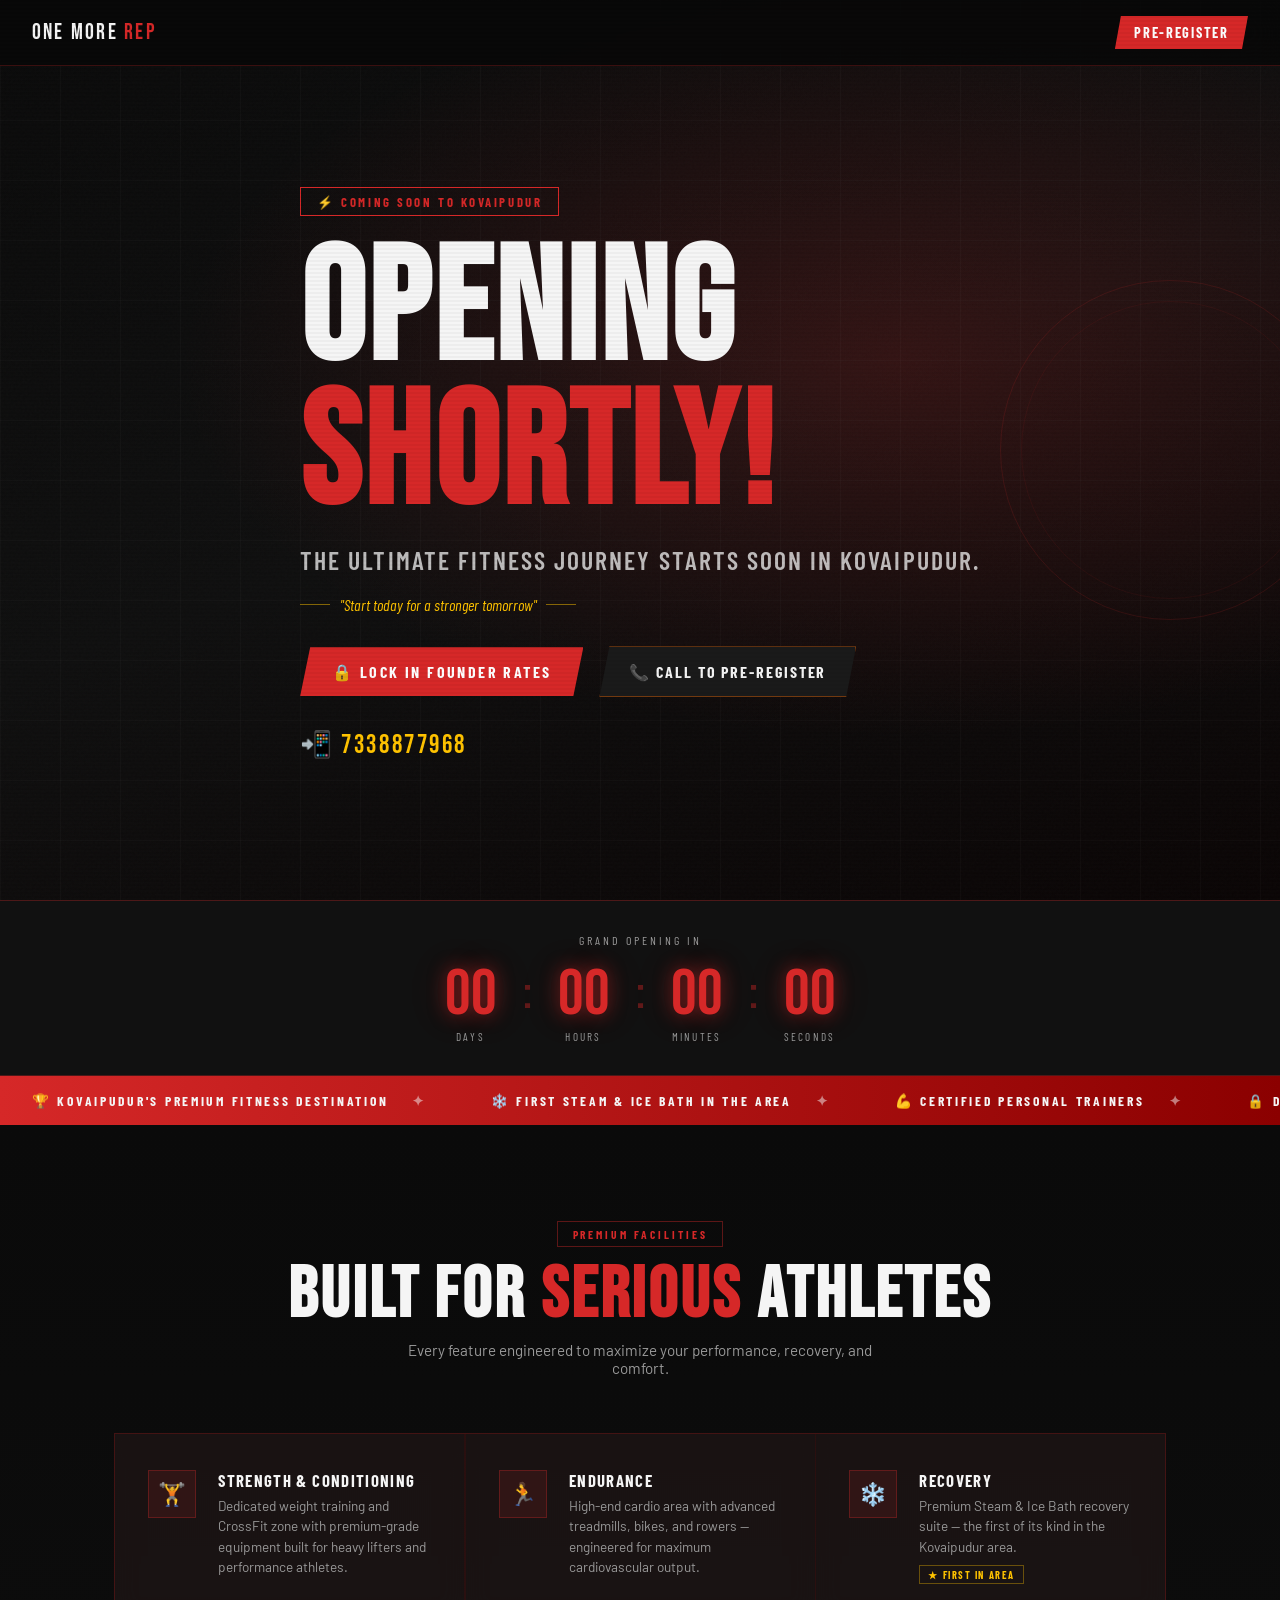
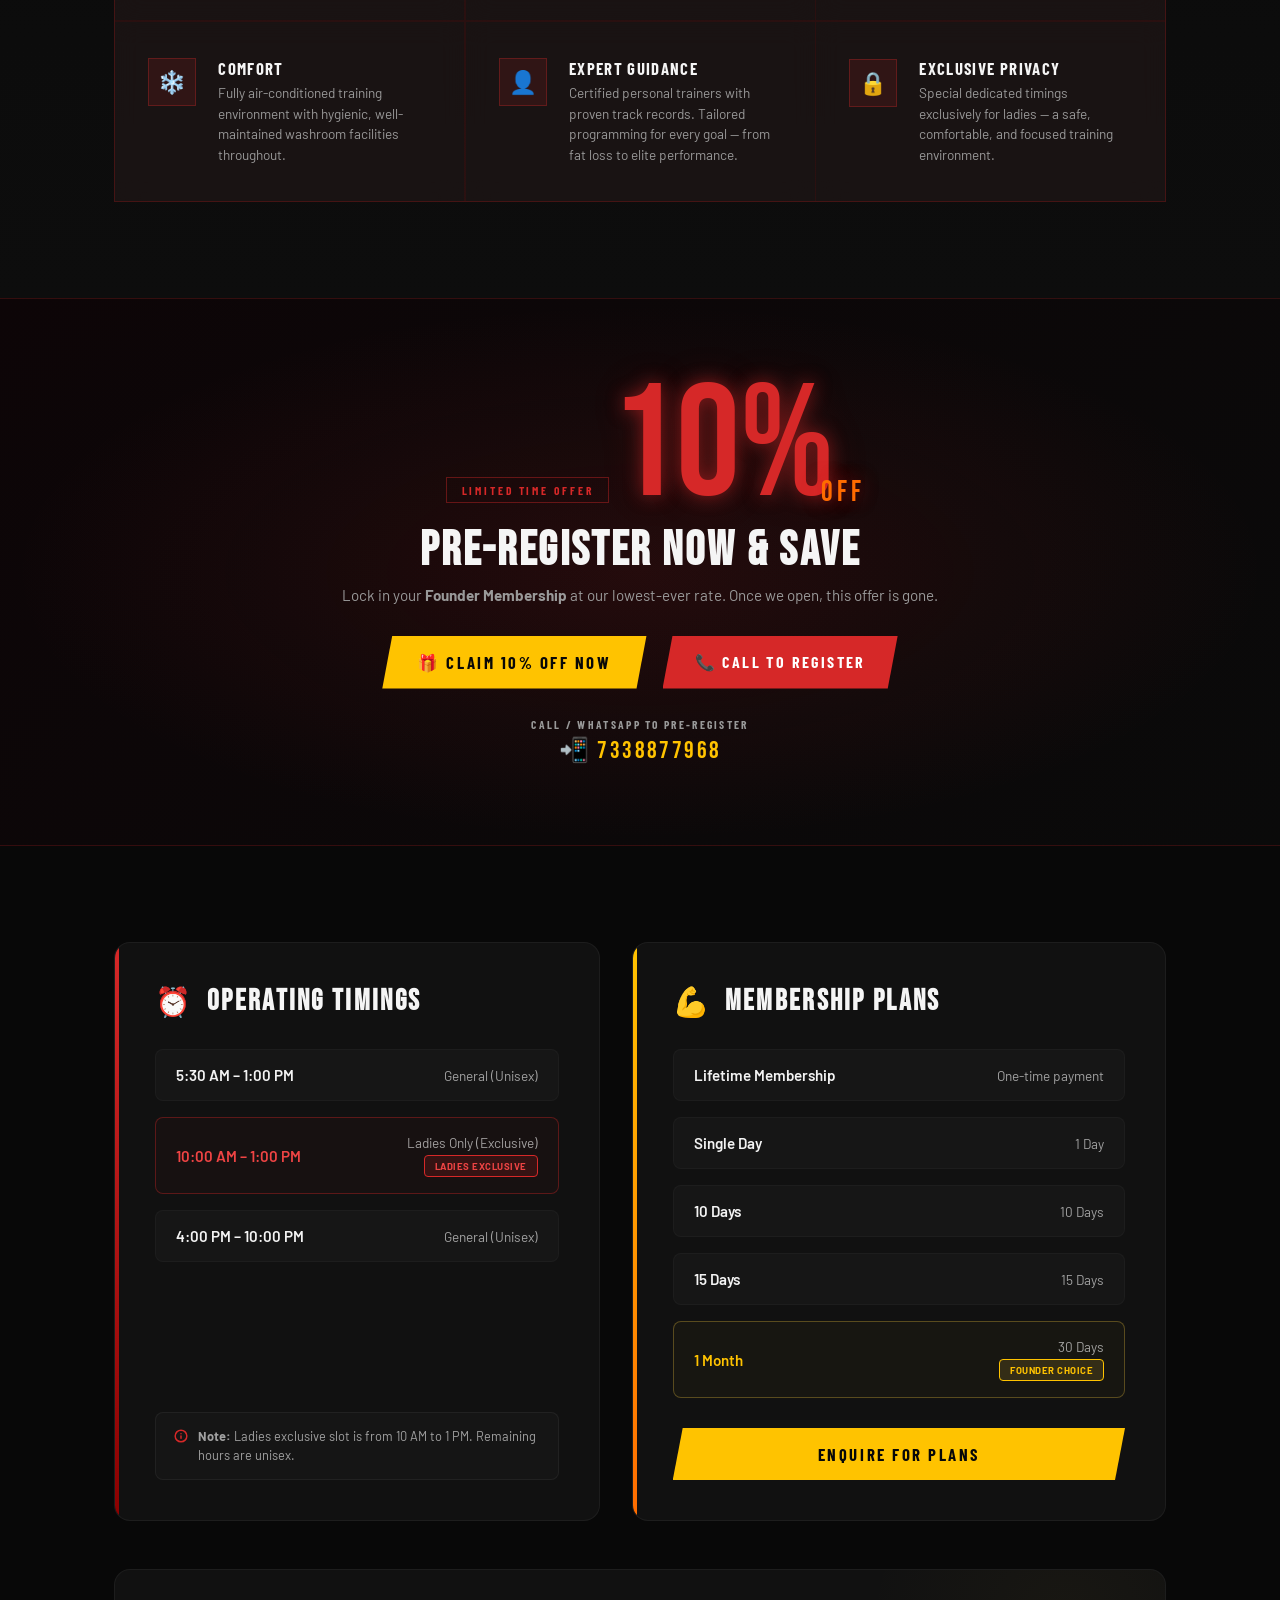
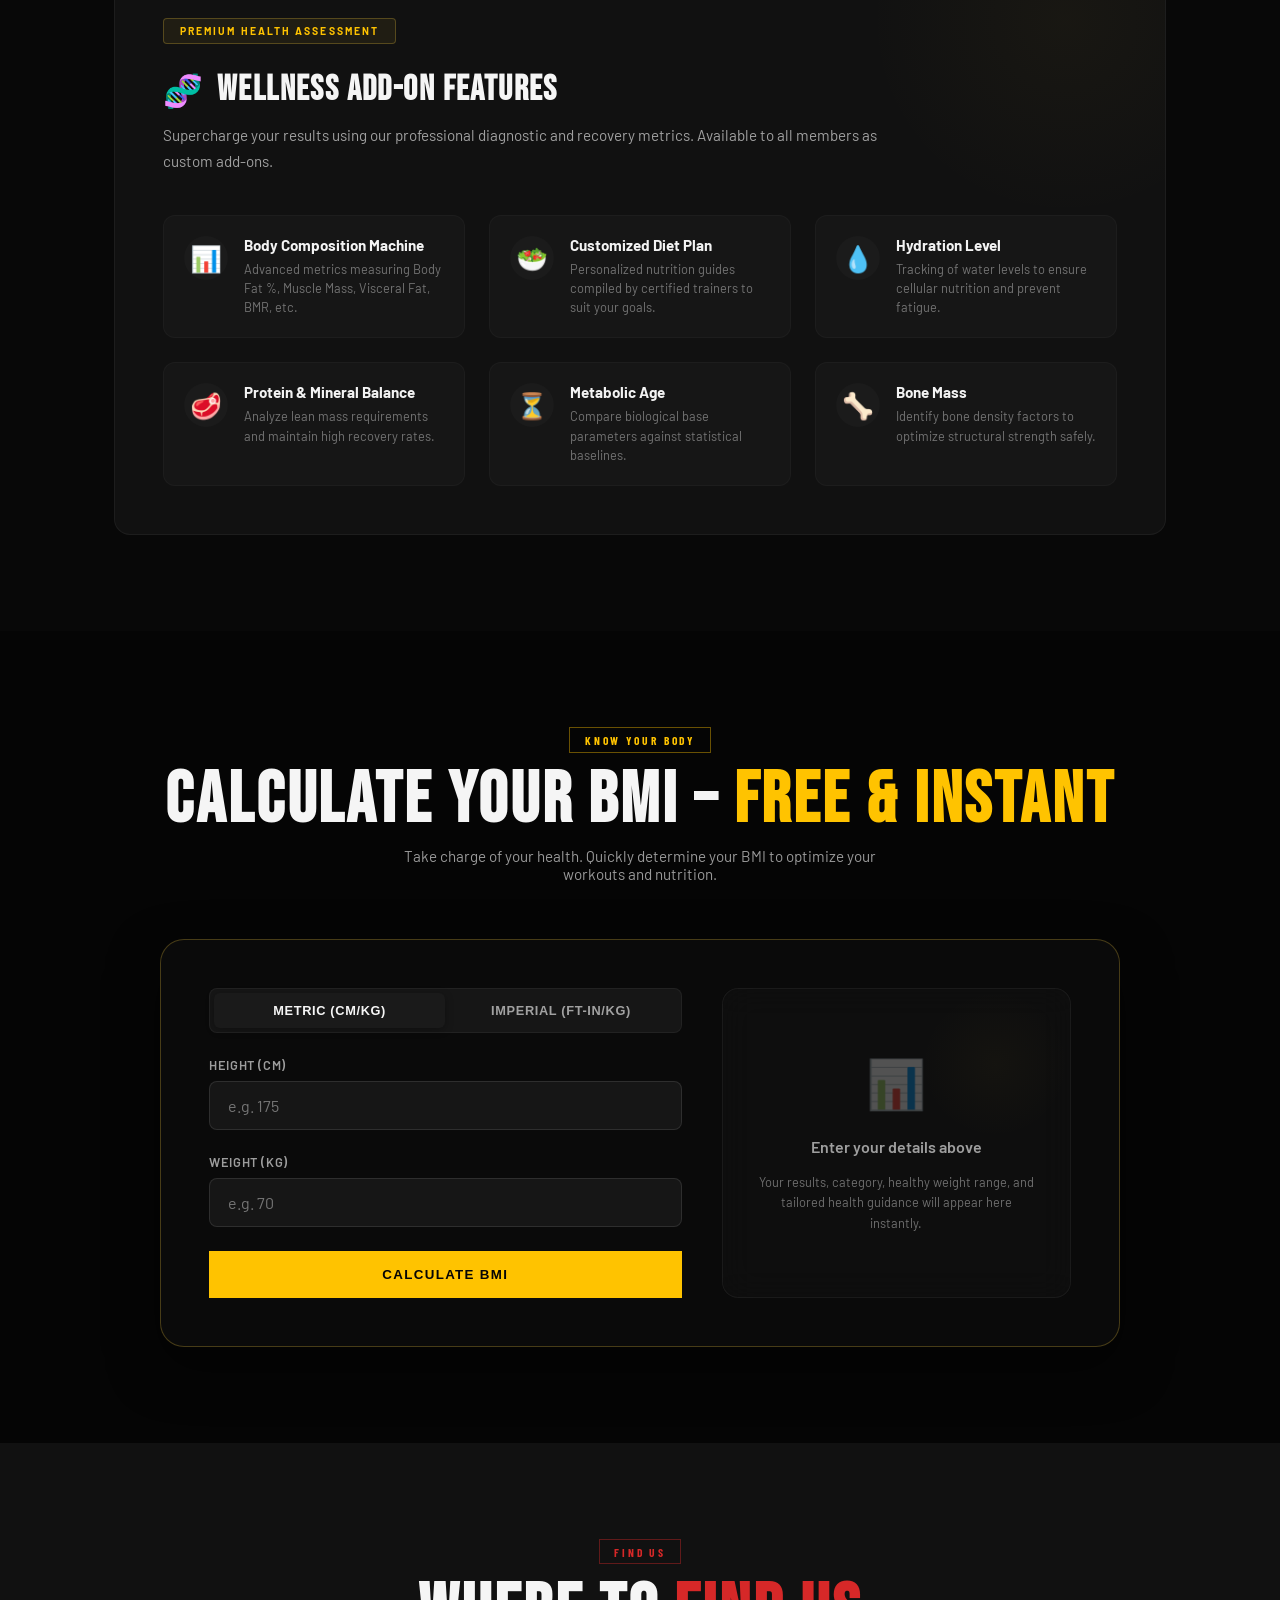
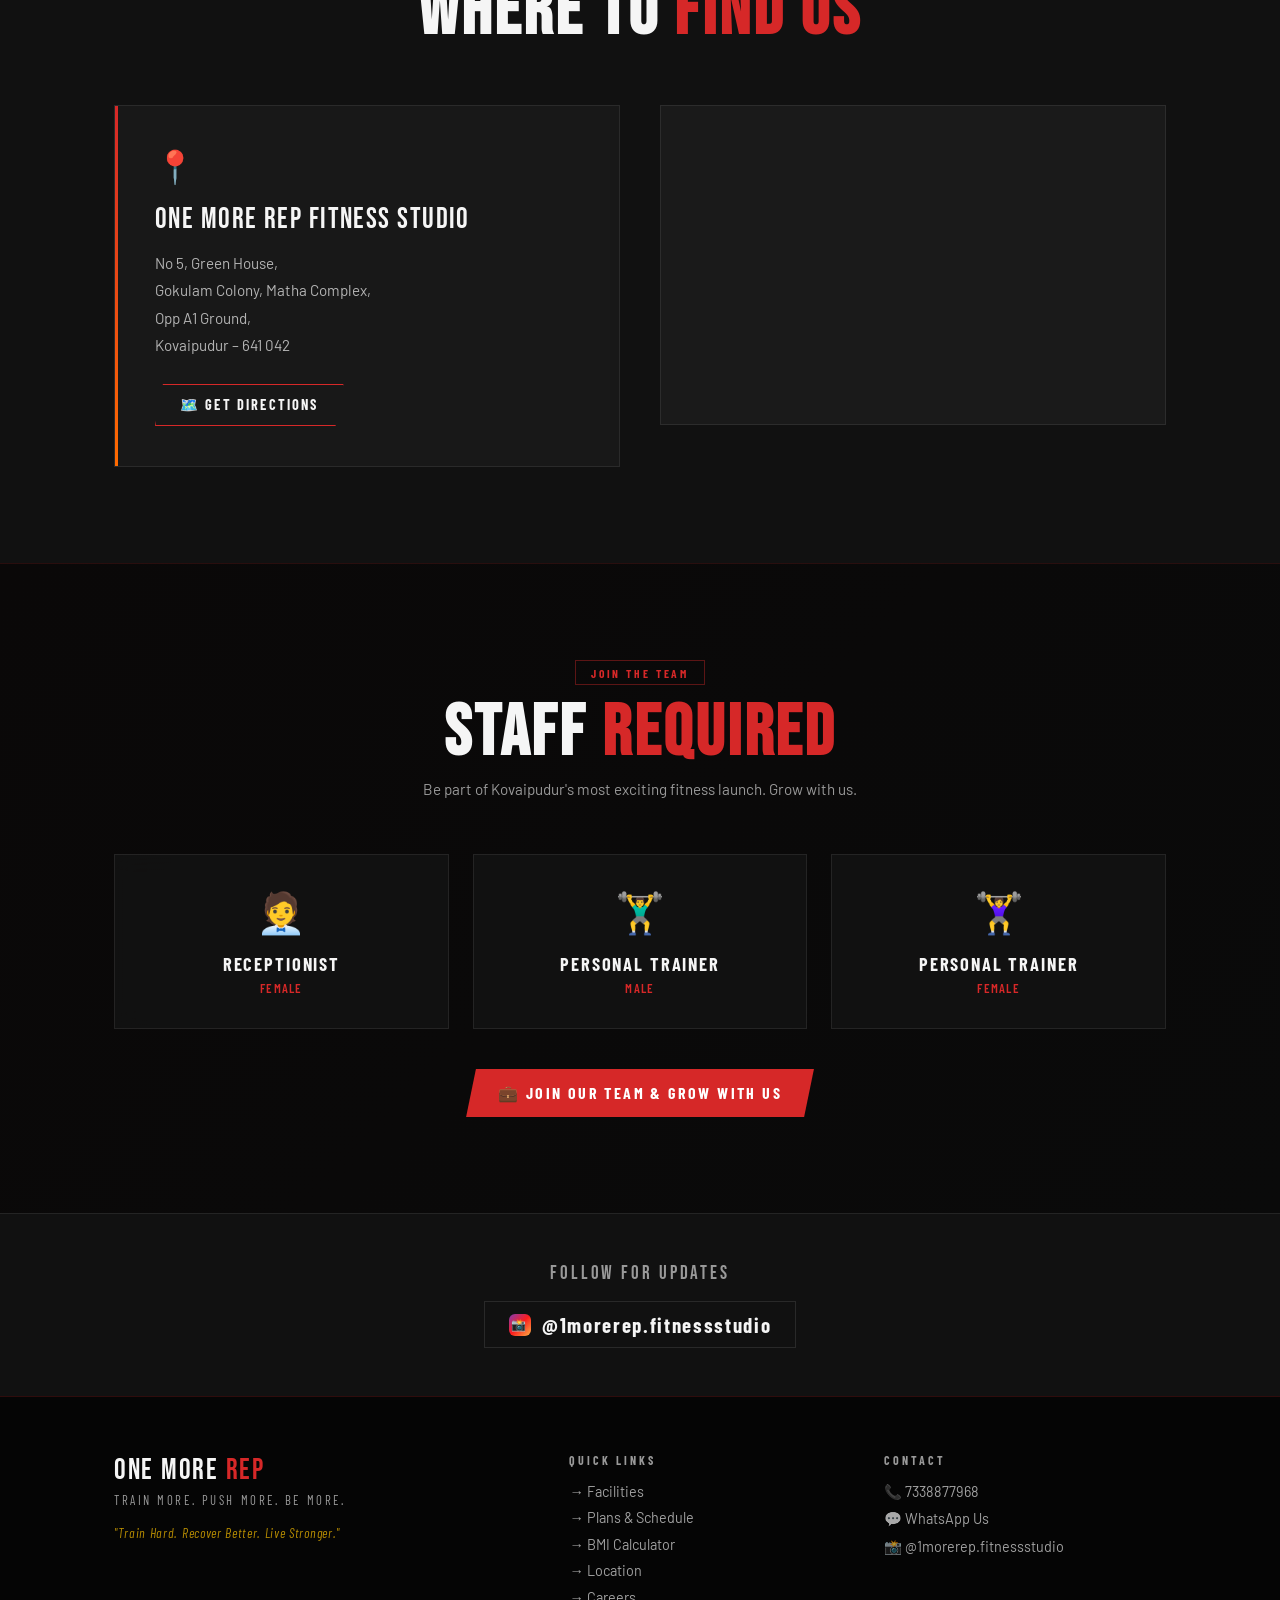
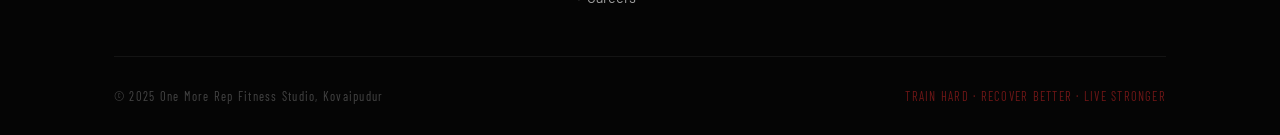
==== commit 03540366: "Update landing page: Add operating timings, membership plans, wellness features, interactive BMI cal" ====
--- a/one-more-rep.html
+++ b/one-more-rep.html
@@ -23,6 +23,44 @@
     --glass-border: rgba(255,255,255,0.08);
     --neon-glow: 0 0 18px rgba(255,107,0,0.6), 0 0 40px rgba(255,107,0,0.25);
     --red-shadow: 0 0 18px rgba(214,40,40,0.55), 0 0 40px rgba(214,40,40,0.2);
+    
+    /* Variables for synced layout */
+    --black-deep:    #050505;
+    --black-bg:      var(--black);
+    --black-charcoal:var(--charcoal);
+    --black-card:    var(--charcoal);
+    --black-surface: #161616;
+    --black-elevated:#1A1A1A;
+    --red-bright:    #EF4444;
+    --red-deep:      #991B1B;
+    --gold:          var(--amber);
+    --gold-light:    var(--amber);
+    --gold-dark:     #B8941F;
+    --burnt-orange:  var(--orange);
+    --white-95:      rgba(255,255,255,0.95);
+    --white-80:      rgba(255,255,255,0.80);
+    --white-60:      rgba(255,255,255,0.60);
+    --white-40:      rgba(255,255,255,0.40);
+    --white-20:      rgba(255,255,255,0.20);
+    --white-10:      rgba(255,255,255,0.10);
+    --white-05:      rgba(255,255,255,0.05);
+    --white-03:      rgba(255,255,255,0.03);
+    --gradient-red:  linear-gradient(135deg, var(--red) 0%, #8B0000 100%);
+    --gradient-gold: linear-gradient(135deg, var(--amber) 0%, var(--orange) 100%);
+    --shadow-sm:     0 2px 8px rgba(0,0,0,0.3);
+    --shadow-md:     0 8px 32px rgba(0,0,0,0.4);
+    --shadow-lg:     0 16px 64px rgba(0,0,0,0.5);
+    --shadow-glow-r: 0 0 30px rgba(214,40,40,0.25), 0 0 60px rgba(214,40,40,0.1);
+    --shadow-glow-g: 0 0 30px rgba(255,195,0,0.25), 0 0 60px rgba(255,195,0,0.1);
+    --font-display:  'Bebas Neue', sans-serif;
+    --font-body:     'Barlow', sans-serif;
+    --ease-out-expo: cubic-bezier(0.16, 1, 0.3, 1);
+    --ease-out-quart:cubic-bezier(0.25, 1, 0.5, 1);
+    --radius-sm:     8px;
+    --radius-md:     12px;
+    --radius-lg:     16px;
+    --radius-xl:     24px;
+    --section-pad:   6rem;
   }
 
   html { scroll-behavior: smooth; }
@@ -720,6 +758,614 @@
     .hero-actions { flex-direction: column; align-items: flex-start; }
     .countdown-units { gap: 0.5rem; }
     .cd-sep { display: none; }
+  }
+
+  /* ═══════════════════════════════════════════════════
+     TIMINGS, MEMBERSHIPS & WELLNESS
+     ═══════════════════════════════════════════════════ */
+
+  .schedule-pricing {
+    padding: var(--section-pad) 0;
+    position: relative;
+    overflow: hidden;
+    background: var(--black-bg);
+  }
+
+  .schedule-pricing__grid {
+    display: grid;
+    grid-template-columns: 1fr 1.1fr;
+    gap: 32px;
+    margin-bottom: 48px;
+    align-items: stretch;
+  }
+
+  .schedule-pricing__col {
+    background: var(--black-card);
+    border: 1px solid var(--white-05);
+    border-radius: var(--radius-lg);
+    padding: 40px;
+    display: flex;
+    flex-direction: column;
+    position: relative;
+    overflow: hidden;
+    transition: all 0.4s var(--ease-out-expo);
+  }
+
+  .schedule-pricing__col:hover {
+    transform: translateY(-4px);
+    border-color: rgba(220, 38, 38, 0.2);
+    box-shadow: 0 20px 40px rgba(0, 0, 0, 0.4);
+  }
+
+  .schedule-pricing__col::before {
+    content: '';
+    position: absolute;
+    top: 0;
+    left: 0;
+    width: 4px;
+    height: 100%;
+    background: var(--gradient-red);
+  }
+
+  .schedule-pricing__timings::before {
+    background: var(--gradient-red);
+  }
+
+  .schedule-pricing__memberships::before {
+    background: var(--gradient-gold);
+  }
+
+  .schedule-pricing__memberships:hover {
+    border-color: rgba(212, 175, 55, 0.25);
+  }
+
+  .card-header {
+    display: flex;
+    align-items: center;
+    gap: 16px;
+    margin-bottom: 30px;
+  }
+
+  .card-icon {
+    font-size: 1.8rem;
+  }
+
+  .card-title {
+    font-family: var(--font-display);
+    font-size: 1.8rem;
+    letter-spacing: 0.08em;
+    text-transform: uppercase;
+  }
+
+  .timings-list, .plans-list {
+    display: flex;
+    flex-direction: column;
+    gap: 16px;
+    margin-bottom: 30px;
+    flex-grow: 1;
+  }
+
+  .timing-item, .plan-item {
+    display: flex;
+    justify-content: space-between;
+    align-items: center;
+    padding: 16px 20px;
+    background: var(--black-surface);
+    border: 1px solid var(--white-03);
+    border-radius: var(--radius-sm);
+    position: relative;
+    transition: all 0.3s ease;
+  }
+
+  .timing-item:hover, .plan-item:hover {
+    background: var(--black-elevated);
+    border-color: var(--white-10);
+  }
+
+  .timing-slot, .plan-name {
+    font-weight: 600;
+    font-size: 0.95rem;
+    color: var(--white-95);
+  }
+
+  .timing-details, .plan-duration {
+    font-size: 0.85rem;
+    color: var(--white-60);
+  }
+
+  .timing-item--ladies-highlight {
+    border-color: rgba(220, 38, 38, 0.35);
+    background: rgba(220, 38, 38, 0.03);
+  }
+
+  .timing-item--ladies-highlight:hover {
+    background: rgba(220, 38, 38, 0.06);
+    border-color: rgba(220, 38, 38, 0.5);
+  }
+
+  .timing-item--ladies-highlight .timing-slot {
+    color: var(--red-bright);
+  }
+
+  .badge {
+    font-size: 0.6rem;
+    font-weight: 700;
+    letter-spacing: 0.05em;
+    text-transform: uppercase;
+    padding: 4px 10px;
+    border-radius: 4px;
+    margin-left: 10px;
+    white-space: nowrap;
+  }
+
+  .badge--ladies {
+    background: rgba(220, 38, 38, 0.15);
+    border: 1px solid var(--red);
+    color: var(--red-bright);
+  }
+
+  .badge--popular {
+    background: rgba(212, 175, 55, 0.15);
+    border: 1px solid var(--gold);
+    color: var(--gold-light);
+  }
+
+  .plan-item--popular {
+    border-color: rgba(212, 175, 55, 0.35);
+    background: rgba(212, 175, 55, 0.03);
+  }
+
+  .plan-item--popular:hover {
+    background: rgba(212, 175, 55, 0.06);
+    border-color: rgba(212, 175, 55, 0.5);
+  }
+
+  .plan-item--popular .plan-name {
+    color: var(--gold-light);
+  }
+
+  .card-note {
+    display: flex;
+    align-items: flex-start;
+    gap: 10px;
+    padding: 14px 18px;
+    background: rgba(255, 255, 255, 0.02);
+    border: 1px solid var(--white-05);
+    border-radius: var(--radius-sm);
+    font-size: 0.8rem;
+    color: var(--white-60);
+    line-height: 1.5;
+  }
+
+  .card-note svg {
+    color: var(--red);
+    margin-top: 2px;
+    flex-shrink: 0;
+  }
+
+  .pricing-enquire-btn {
+    width: 100%;
+  }
+
+  /* Wellness Add-Ons */
+  .wellness-section {
+    width: 100%;
+  }
+
+  .wellness-card {
+    position: relative;
+    background: linear-gradient(160deg, var(--black-card) 0%, var(--black-charcoal) 100%);
+    border: 1px solid var(--white-05);
+    border-radius: var(--radius-lg);
+    padding: 48px;
+    overflow: hidden;
+  }
+
+  .wellness-card__glow {
+    position: absolute;
+    width: 400px;
+    height: 400px;
+    background: radial-gradient(circle, rgba(212, 175, 55, 0.04) 0%, transparent 70%);
+    top: -150px;
+    right: -100px;
+    pointer-events: none;
+  }
+
+  .wellness-badge {
+    display: inline-flex;
+    align-items: center;
+    padding: 6px 16px;
+    background: rgba(212, 175, 55, 0.08);
+    border: 1px solid rgba(212, 175, 55, 0.3);
+    border-radius: 4px;
+    font-size: 0.65rem;
+    font-weight: 700;
+    letter-spacing: 0.2em;
+    color: var(--gold);
+    margin-bottom: 24px;
+    text-transform: uppercase;
+  }
+
+  .wellness-card__header {
+    margin-bottom: 40px;
+    max-width: 720px;
+  }
+
+  .wellness-card__title-wrap {
+    display: flex;
+    align-items: center;
+    gap: 14px;
+    margin-bottom: 12px;
+  }
+
+  .wellness-card__icon {
+    font-size: 2rem;
+  }
+
+  .wellness-card__title {
+    font-family: var(--font-display);
+    font-size: 2.2rem;
+    letter-spacing: 0.04em;
+    text-transform: uppercase;
+  }
+
+  .wellness-card__subtitle {
+    color: var(--white-60);
+    font-size: 0.95rem;
+    line-height: 1.7;
+  }
+
+  .wellness-grid {
+    display: grid;
+    grid-template-columns: repeat(3, 1fr);
+    gap: 24px;
+  }
+
+  .wellness-item {
+    display: flex;
+    gap: 16px;
+    padding: 20px;
+    background: var(--black-surface);
+    border: 1px solid var(--white-03);
+    border-radius: var(--radius-md);
+    transition: all 0.3s ease;
+  }
+
+  .wellness-item:hover {
+    background: var(--black-elevated);
+    border-color: rgba(212, 175, 55, 0.25);
+    transform: translateY(-2px);
+  }
+
+  .wellness-item__icon {
+    font-size: 1.6rem;
+    flex-shrink: 0;
+    width: 44px;
+    height: 44px;
+    background: rgba(255, 255, 255, 0.02);
+    border-radius: 50%;
+    display: flex;
+    align-items: center;
+    justify-content: center;
+  }
+
+  .wellness-item:hover .wellness-item__icon {
+    background: rgba(212, 175, 55, 0.08);
+  }
+
+  .wellness-item__content h4 {
+    font-family: var(--font-body);
+    font-size: 0.95rem;
+    font-weight: 700;
+    margin-bottom: 6px;
+    color: var(--white-95);
+  }
+
+  .wellness-item__content p {
+    font-size: 0.8rem;
+    color: var(--white-40);
+    line-height: 1.5;
+  }
+
+
+  /* ═══════════════════════════════════════════════════
+     BMI CALCULATOR
+     ═══════════════════════════════════════════════════ */
+
+  .bmi-calculator {
+    padding: var(--section-pad) 0;
+    position: relative;
+    overflow: hidden;
+    background: var(--black-deep);
+  }
+
+  .section-label--gold {
+    border-color: rgba(212, 175, 55, 0.35);
+    background: rgba(212, 175, 55, 0.06);
+    color: var(--gold);
+  }
+
+  .hl--gold {
+    color: var(--gold);
+  }
+
+  .bmi-calculator__card {
+    background: #0A0A0A;
+    border: 1px solid rgba(212, 175, 55, 0.3);
+    border-radius: var(--radius-xl);
+    padding: 48px;
+    position: relative;
+    box-shadow: 0 20px 50px rgba(0,0,0,0.5);
+    max-width: 960px;
+    margin: 0 auto;
+  }
+
+  .bmi-calculator__grid {
+    display: grid;
+    grid-template-columns: 1.15fr 0.85fr;
+    gap: 40px;
+    align-items: stretch;
+  }
+
+  .bmi-form {
+    display: flex;
+    flex-direction: column;
+    gap: 24px;
+  }
+
+  .unit-toggle {
+    display: flex;
+    background: var(--black-surface);
+    border-radius: var(--radius-sm);
+    padding: 4px;
+    border: 1px solid var(--white-05);
+  }
+
+  .unit-btn {
+    flex: 1;
+    padding: 10px;
+    background: transparent;
+    border: none;
+    color: var(--white-60);
+    font-size: 0.8rem;
+    font-weight: 600;
+    text-transform: uppercase;
+    letter-spacing: 0.05em;
+    cursor: pointer;
+    border-radius: 6px;
+    transition: all 0.3s ease;
+  }
+
+  .unit-btn.active {
+    background: var(--black-elevated);
+    color: var(--white);
+    box-shadow: var(--shadow-sm);
+  }
+
+  .input-group {
+    display: flex;
+    flex-direction: column;
+    gap: 8px;
+  }
+
+  .input-group--row {
+    flex-direction: row;
+    gap: 16px;
+  }
+
+  .input-subgroup {
+    flex: 1;
+    display: flex;
+    flex-direction: column;
+    gap: 8px;
+  }
+
+  .input-group label, .input-subgroup label {
+    font-size: 0.8rem;
+    font-weight: 600;
+    letter-spacing: 0.05em;
+    text-transform: uppercase;
+    color: var(--white-60);
+  }
+
+  .input-group input, .input-subgroup input {
+    padding: 14px 18px;
+    background: var(--black-surface);
+    border: 1px solid var(--white-10);
+    border-radius: var(--radius-sm);
+    color: var(--white);
+    font-size: 1rem;
+    transition: all 0.3s ease;
+    font-family: var(--font-body);
+  }
+
+  .input-group input:focus, .input-subgroup input:focus {
+    outline: none;
+    border-color: var(--gold);
+    box-shadow: 0 0 10px rgba(212, 175, 55, 0.15);
+  }
+
+  .bmi-calc-btn {
+    padding: 16px 28px;
+    background: var(--gold);
+    color: var(--black-deep);
+    font-weight: 700;
+    letter-spacing: 0.1em;
+    width: 100%;
+    transition: all 0.3s var(--ease-out-quart);
+  }
+
+  .bmi-calc-btn:hover {
+    background: var(--gold-light);
+    transform: translateY(-2px);
+    box-shadow: var(--shadow-glow-g);
+  }
+
+  .bmi-error {
+    color: var(--red-bright);
+    font-size: 0.82rem;
+    margin: 0;
+  }
+
+  /* Glassmorphism Result Card */
+  .bmi-result-card {
+    background: rgba(255, 255, 255, 0.02);
+    backdrop-filter: blur(16px) saturate(1.2);
+    -webkit-backdrop-filter: blur(16px) saturate(1.2);
+    border: 1px solid var(--white-05);
+    border-radius: var(--radius-lg);
+    padding: 30px;
+    display: flex;
+    flex-direction: column;
+    justify-content: center;
+    align-items: center;
+    text-align: center;
+    position: relative;
+    overflow: hidden;
+  }
+
+  .bmi-result-card::after {
+    content: '';
+    position: absolute;
+    top: 0;
+    right: 0;
+    width: 150px;
+    height: 150px;
+    background: radial-gradient(circle, rgba(212, 175, 55, 0.03) 0%, transparent 70%);
+    pointer-events: none;
+  }
+
+  .result-placeholder {
+    display: flex;
+    flex-direction: column;
+    align-items: center;
+    gap: 16px;
+    color: var(--white-40);
+    max-width: 280px;
+  }
+
+  .placeholder-icon {
+    font-size: 3rem;
+    margin-bottom: 8px;
+    opacity: 0.7;
+  }
+
+  .result-placeholder h3 {
+    font-family: var(--font-body);
+    font-size: 1rem;
+    font-weight: 600;
+    color: var(--white-60);
+  }
+
+  .result-placeholder p {
+    font-size: 0.8rem;
+    line-height: 1.6;
+  }
+
+  .result-content {
+    width: 100%;
+    display: flex;
+    flex-direction: column;
+    align-items: center;
+  }
+
+  .bmi-gauge {
+    margin-bottom: 20px;
+  }
+
+  .bmi-gauge__value {
+    font-family: var(--font-display);
+    font-size: 4.5rem;
+    line-height: 1;
+    color: var(--gold-light);
+    margin-bottom: 4px;
+    text-shadow: 0 0 30px rgba(212, 175, 55, 0.2);
+  }
+
+  .bmi-gauge__label {
+    font-size: 0.7rem;
+    font-weight: 700;
+    letter-spacing: 0.2em;
+    color: var(--white-40);
+  }
+
+  .bmi-category-wrap {
+    margin-bottom: 20px;
+  }
+
+  .bmi-category {
+    font-size: 0.95rem;
+    font-weight: 700;
+    letter-spacing: 0.05em;
+    text-transform: uppercase;
+    color: var(--white);
+    padding: 6px 18px;
+    background: var(--white-05);
+    border-radius: 30px;
+    border: 1px solid var(--white-10);
+    display: inline-block;
+  }
+
+  .bmi-category.cat-underweight {
+    color: #38bdf8;
+    background: rgba(56, 189, 248, 0.06);
+    border-color: rgba(56, 189, 248, 0.25);
+  }
+  .bmi-category.cat-normal {
+    color: #4ade80;
+    background: rgba(74, 222, 128, 0.06);
+    border-color: rgba(74, 222, 128, 0.25);
+  }
+  .bmi-category.cat-overweight {
+    color: #fb923c;
+    background: rgba(251, 146, 60, 0.06);
+    border-color: rgba(251, 146, 60, 0.25);
+  }
+  .bmi-category.cat-obese {
+    color: #f87171;
+    background: rgba(248, 113, 113, 0.06);
+    border-color: rgba(248, 113, 113, 0.25);
+  }
+
+  .bmi-range-info {
+    font-size: 0.85rem;
+    color: var(--white-60);
+    margin-bottom: 20px;
+    line-height: 1.6;
+  }
+
+  .bmi-range-info strong {
+    color: var(--white-95);
+  }
+
+  .bmi-message {
+    font-style: italic;
+    font-size: 0.9rem;
+    line-height: 1.6;
+    color: var(--white-80);
+    padding: 16px;
+    background: rgba(255, 255, 255, 0.02);
+    border-radius: var(--radius-sm);
+    border-left: 2px solid var(--gold);
+    max-width: 320px;
+  }
+
+  .bmi-trainer-btn {
+    padding: 12px 24px;
+    font-size: 0.85rem;
+    width: 100%;
+  }
+
+  @media (max-width: 1100px) {
+    .schedule-pricing__grid { grid-template-columns: 1fr; }
+    .wellness-grid { grid-template-columns: repeat(2, 1fr); }
+  }
+
+  @media (max-width: 768px) {
+    .bmi-calculator__card { padding: 30px 20px; }
+    .bmi-calculator__grid { grid-template-columns: 1fr; gap: 30px; }
+    .wellness-card { padding: 32px 24px; }
+    .wellness-grid { grid-template-columns: 1fr; gap: 16px; }
   }
 </style>
 </head>
@@ -865,6 +1511,234 @@
   </div>
 </section>
 
+
+<!-- ── TIMINGS & MEMBERSHIPS ── -->
+<section class="schedule-pricing reveal" id="plans-schedule">
+  <div class="container">
+    <div class="schedule-pricing__grid">
+      
+      <!-- Operating Timings Column -->
+      <div class="schedule-pricing__col schedule-pricing__timings">
+        <div class="card-header">
+          <span class="card-icon">⏰</span>
+          <h3 class="card-title">Operating Timings</h3>
+        </div>
+        <div class="timings-list">
+          <div class="timing-item">
+            <span class="timing-slot">5:30 AM – 1:00 PM</span>
+            <span class="timing-details">General (Unisex)</span>
+          </div>
+          <div class="timing-item timing-item--ladies-highlight">
+            <span class="timing-slot">10:00 AM – 1:00 PM</span>
+            <div style="display: flex; flex-direction: column; align-items: flex-end; gap: 4px;">
+              <span class="timing-details">Ladies Only (Exclusive)</span>
+              <span class="badge badge--ladies">Ladies Exclusive</span>
+            </div>
+          </div>
+          <div class="timing-item">
+            <span class="timing-slot">4:00 PM – 10:00 PM</span>
+            <span class="timing-details">General (Unisex)</span>
+          </div>
+        </div>
+        <div class="card-note">
+          <svg width="14" height="14" viewBox="0 0 24 24" fill="none" stroke="currentColor" stroke-width="2.5" stroke-linecap="round" stroke-linejoin="round"><circle cx="12" cy="12" r="10"/><line x1="12" y1="16" x2="12" y2="12"/><line x1="12" y1="8" x2="12.01" y2="8"/></svg>
+          <span><strong>Note:</strong> Ladies exclusive slot is from 10 AM to 1 PM. Remaining hours are unisex.</span>
+        </div>
+      </div>
+
+      <!-- Membership Plans Column -->
+      <div class="schedule-pricing__col schedule-pricing__memberships">
+        <div class="card-header">
+          <span class="card-icon">💪</span>
+          <h3 class="card-title">Membership Plans</h3>
+        </div>
+        <div class="plans-list">
+          <div class="plan-item">
+            <span class="plan-name">Lifetime Membership</span>
+            <span class="plan-duration">One-time payment</span>
+          </div>
+          <div class="plan-item">
+            <span class="plan-name">Single Day</span>
+            <span class="plan-duration">1 Day</span>
+          </div>
+          <div class="plan-item">
+            <span class="plan-name">10 Days</span>
+            <span class="plan-duration">10 Days</span>
+          </div>
+          <div class="plan-item">
+            <span class="plan-name">15 Days</span>
+            <span class="plan-duration">15 Days</span>
+          </div>
+          <div class="plan-item plan-item--popular">
+            <span class="plan-name">1 Month</span>
+            <div style="display: flex; flex-direction: column; align-items: flex-end; gap: 4px;">
+              <span class="plan-duration">30 Days</span>
+              <span class="badge badge--popular">Founder Choice</span>
+            </div>
+          </div>
+        </div>
+        <a href="https://wa.me/917338877968?text=I%20want%20to%20enquire%20about%20membership%20plans" target="_blank" class="btn-amber pricing-enquire-btn" style="text-align:center; justify-content:center;" id="plans-enquire-static">
+          ENQUIRE FOR PLANS
+        </a>
+      </div>
+
+    </div>
+
+    <!-- Wellness Add-Ons Row -->
+    <div class="wellness-section" style="margin-top: 48px;">
+      <div class="wellness-card">
+        <div class="wellness-card__glow"></div>
+        <div class="wellness-badge">Premium Health Assessment</div>
+        
+        <div class="wellness-card__header">
+          <div class="wellness-card__title-wrap">
+            <span class="wellness-card__icon">🧬</span>
+            <h3 class="wellness-card__title">Wellness Add-On Features</h3>
+          </div>
+          <p class="wellness-card__subtitle">Supercharge your results using our professional diagnostic and recovery metrics. Available to all members as custom add-ons.</p>
+        </div>
+        
+        <div class="wellness-grid">
+          <div class="wellness-item">
+            <div class="wellness-item__icon">📊</div>
+            <div class="wellness-item__content">
+              <h4>Body Composition Machine</h4>
+              <p>Advanced metrics measuring Body Fat %, Muscle Mass, Visceral Fat, BMR, etc.</p>
+            </div>
+          </div>
+          <div class="wellness-item">
+            <div class="wellness-item__icon">🥗</div>
+            <div class="wellness-item__content">
+              <h4>Customized Diet Plan</h4>
+              <p>Personalized nutrition guides compiled by certified trainers to suit your goals.</p>
+            </div>
+          </div>
+          <div class="wellness-item">
+            <div class="wellness-item__icon">💧</div>
+            <div class="wellness-item__content">
+              <h4>Hydration Level</h4>
+              <p>Tracking of water levels to ensure cellular nutrition and prevent fatigue.</p>
+            </div>
+          </div>
+          <div class="wellness-item">
+            <div class="wellness-item__icon">🥩</div>
+            <div class="wellness-item__content">
+              <h4>Protein & Mineral Balance</h4>
+              <p>Analyze lean mass requirements and maintain high recovery rates.</p>
+            </div>
+          </div>
+          <div class="wellness-item">
+            <div class="wellness-item__icon">⏳</div>
+            <div class="wellness-item__content">
+              <h4>Metabolic Age</h4>
+              <p>Compare biological base parameters against statistical baselines.</p>
+            </div>
+          </div>
+          <div class="wellness-item">
+            <div class="wellness-item__icon">🦴</div>
+            <div class="wellness-item__content">
+              <h4>Bone Mass</h4>
+              <p>Identify bone density factors to optimize structural strength safely.</p>
+            </div>
+          </div>
+        </div>
+      </div>
+    </div>
+
+  </div>
+</section>
+
+
+<!-- ── BMI CALCULATOR ── -->
+<section class="bmi-calculator reveal" id="bmi-calculator">
+  <div class="container">
+    <div class="sec-header">
+      <div class="sec-tag" style="border-color: rgba(255,195,0,0.4); color: var(--amber);">KNOW YOUR BODY</div>
+      <h2 class="sec-title">Calculate your BMI – <span style="color: var(--amber);">Free & Instant</span></h2>
+      <p class="sec-sub">Take charge of your health. Quickly determine your BMI to optimize your workouts and nutrition.</p>
+    </div>
+
+    <div class="bmi-calculator__card">
+      <div class="bmi-calculator__grid">
+        
+        <!-- Input Form Column -->
+        <div class="bmi-form">
+          <div class="unit-toggle">
+            <button type="button" class="unit-btn active" id="unit-metric">Metric (cm/kg)</button>
+            <button type="button" class="unit-btn" id="unit-imperial">Imperial (ft-in/kg)</button>
+          </div>
+
+          <!-- Height Input Group -->
+          <div class="input-group" id="group-metric-height">
+            <label for="bmi-height-cm">Height (cm)</label>
+            <input type="number" id="bmi-height-cm" placeholder="e.g. 175" min="100" max="250" />
+          </div>
+
+          <div class="input-group input-group--row" id="group-imperial-height" style="display: none;">
+            <div class="input-subgroup">
+              <label for="bmi-height-ft">Height (feet)</label>
+              <input type="number" id="bmi-height-ft" placeholder="e.g. 5" min="3" max="8" />
+            </div>
+            <div class="input-subgroup">
+              <label for="bmi-height-in">Height (inches)</label>
+              <input type="number" id="bmi-height-in" placeholder="e.g. 9" min="0" max="11" />
+            </div>
+          </div>
+
+          <!-- Weight Input Group -->
+          <div class="input-group">
+            <label for="bmi-weight">Weight (kg)</label>
+            <input type="number" id="bmi-weight" placeholder="e.g. 70" min="30" max="250" />
+          </div>
+
+          <button type="button" class="btn btn--gold bmi-calc-btn" style="border: none; cursor: pointer;" id="btn-calculate-bmi">
+            CALCULATE BMI
+          </button>
+          <p class="bmi-error" id="bmi-error" style="display: none;"></p>
+        </div>
+
+        <!-- Result Column (Glassmorphism style) -->
+        <div class="bmi-result-card" id="bmi-result-card">
+          <div class="result-placeholder" id="result-placeholder">
+            <span class="placeholder-icon">📊</span>
+            <h3>Enter your details above</h3>
+            <p>Your results, category, healthy weight range, and tailored health guidance will appear here instantly.</p>
+          </div>
+
+          <div class="result-content" id="result-content" style="display: none;">
+            <div class="bmi-gauge">
+              <div class="bmi-gauge__value" id="bmi-val">--.-</div>
+              <div class="bmi-gauge__label">YOUR BMI SCORE</div>
+            </div>
+            
+            <div class="bmi-category-wrap">
+              <span class="bmi-category" id="bmi-cat">Normal Weight</span>
+            </div>
+
+            <div class="bmi-range-info" id="bmi-range-info">
+              Healthy weight range for your height:<br/>
+              <strong id="bmi-healthy-range">-- kg - -- kg</strong>
+            </div>
+
+            <div class="bmi-message" id="bmi-msg">
+              "Know your numbers. Start your journey at One More Rep."
+            </div>
+
+            <div class="bmi-actions" style="margin-top: 24px; width: 100%;">
+              <a href="https://wa.me/917338877968?text=Hello%20One%20More%20Rep%2C%20I%20just%20calculated%20my%20BMI%20on%20your%20website%20and%20want%20to%20talk%20to%20a%20trainer." 
+                 target="_blank" rel="noopener" class="btn-wa bmi-trainer-btn" style="text-align: center; justify-content: center; width: 100%;">
+                TALK TO A TRAINER
+              </a>
+            </div>
+          </div>
+        </div>
+
+      </div>
+    </div>
+  </div>
+</section>
+
+
 <!-- ── LOCATION ── -->
 <section id="location">
   <div class="container">
@@ -952,7 +1826,8 @@
         <div class="footer-heading">Quick Links</div>
         <ul class="footer-links">
           <li><a href="#facilities">→ Facilities</a></li>
-          <li><a href="#offer">→ Founder Offer</a></li>
+          <li><a href="#plans-schedule">→ Plans & Schedule</a></li>
+          <li><a href="#bmi-calculator">→ BMI Calculator</a></li>
           <li><a href="#location">→ Location</a></li>
           <li><a href="#hiring">→ Careers</a></li>
         </ul>
@@ -999,6 +1874,129 @@
   updateCountdown();
   setInterval(updateCountdown, 1000);
 
+  // ── BMI Calculator ──
+  const unitMetric = document.getElementById('unit-metric');
+  const unitImperial = document.getElementById('unit-imperial');
+  const groupMetricHeight = document.getElementById('group-metric-height');
+  const groupImperialHeight = document.getElementById('group-imperial-height');
+  
+  const heightCm = document.getElementById('bmi-height-cm');
+  const heightFt = document.getElementById('bmi-height-ft');
+  const heightIn = document.getElementById('bmi-height-in');
+  const weightKg = document.getElementById('bmi-weight');
+  
+  const btnCalculate = document.getElementById('btn-calculate-bmi');
+  const bmiError = document.getElementById('bmi-error');
+  
+  const resultPlaceholder = document.getElementById('result-placeholder');
+  const resultContent = document.getElementById('result-content');
+  const bmiVal = document.getElementById('bmi-val');
+  const bmiCat = document.getElementById('bmi-cat');
+  const bmiHealthyRange = document.getElementById('bmi-healthy-range');
+  const bmiMsg = document.getElementById('bmi-msg');
+
+  let currentUnit = 'metric';
+
+  if (unitMetric && unitImperial) {
+    unitMetric.addEventListener('click', () => {
+      currentUnit = 'metric';
+      unitMetric.classList.add('active');
+      unitImperial.classList.remove('active');
+      groupMetricHeight.style.display = 'flex';
+      groupImperialHeight.style.display = 'none';
+      bmiError.style.display = 'none';
+    });
+
+    unitImperial.addEventListener('click', () => {
+      currentUnit = 'imperial';
+      unitImperial.classList.add('active');
+      unitMetric.classList.remove('active');
+      groupMetricHeight.style.display = 'none';
+      groupImperialHeight.style.display = 'flex';
+      bmiError.style.display = 'none';
+    });
+  }
+
+  if (btnCalculate) {
+    btnCalculate.addEventListener('click', () => {
+      bmiError.style.display = 'none';
+      
+      let heightMeters = 0;
+      const weight = parseFloat(weightKg.value);
+
+      if (currentUnit === 'metric') {
+        const cm = parseFloat(heightCm.value);
+        if (isNaN(cm) || cm < 100 || cm > 250) {
+          showError('Please enter a valid height between 100 cm and 250 cm.');
+          return;
+        }
+        heightMeters = cm / 100;
+      } else {
+        const ft = parseFloat(heightFt.value);
+        const inches = parseFloat(heightIn.value) || 0;
+        if (isNaN(ft) || ft < 3 || ft > 8 || isNaN(inches) || inches < 0 || inches > 11) {
+          showError('Please enter a valid height (3 ft to 8 ft, inches 0 to 11).');
+          return;
+        }
+        const totalInches = (ft * 12) + inches;
+        heightMeters = totalInches * 0.0254;
+      }
+
+      if (isNaN(weight) || weight < 30 || weight > 250) {
+        showError('Please enter a valid weight between 30 kg and 250 kg.');
+        return;
+      }
+
+      // Calculate BMI
+      const bmi = weight / (heightMeters * heightMeters);
+      const bmiRounded = bmi.toFixed(1);
+
+      // Calculate Healthy Weight Range (BMI 18.5 - 24.9)
+      const minWeight = Math.round(18.5 * heightMeters * heightMeters);
+      const maxWeight = Math.round(24.9 * heightMeters * heightMeters);
+
+      // Display results
+      bmiVal.textContent = bmiRounded;
+      
+      // Determine category and styling
+      let category = '';
+      let catClass = '';
+      let message = 'Know your numbers. Start your journey at One More Rep.';
+
+      if (bmi < 18.5) {
+        category = 'Underweight';
+        catClass = 'cat-underweight';
+        message = 'Every rep builds you. Nourish your body and start your journey at One More Rep.';
+      } else if (bmi >= 18.5 && bmi < 25) {
+        category = 'Normal Weight';
+        catClass = 'cat-normal';
+        message = 'Excellent balance! Keep pushing and maintain your strength at One More Rep.';
+      } else if (bmi >= 25 && bmi < 30) {
+        category = 'Overweight';
+        catClass = 'cat-overweight';
+        message = 'Time to burn and build. Crush your goals. Start your journey at One More Rep.';
+      } else {
+        category = 'Obese';
+        catClass = 'cat-obese';
+        message = 'Take the first step today. We will guide you. Start your journey at One More Rep.';
+      }
+
+      bmiCat.textContent = category;
+      bmiCat.className = 'bmi-category ' + catClass;
+      bmiHealthyRange.textContent = `${minWeight} kg - ${maxWeight} kg`;
+      bmiMsg.innerHTML = `"${message}"`;
+
+      // Switch views with smooth transition
+      resultPlaceholder.style.display = 'none';
+      resultContent.style.display = 'flex';
+    });
+  }
+
+  function showError(msg) {
+    bmiError.textContent = msg;
+    bmiError.style.display = 'block';
+  }
+
   /* ── SCROLL REVEAL ── */
   const observer = new IntersectionObserver((entries) => {
     entries.forEach(e => { if (e.isIntersecting) { e.target.classList.add('visible'); } });
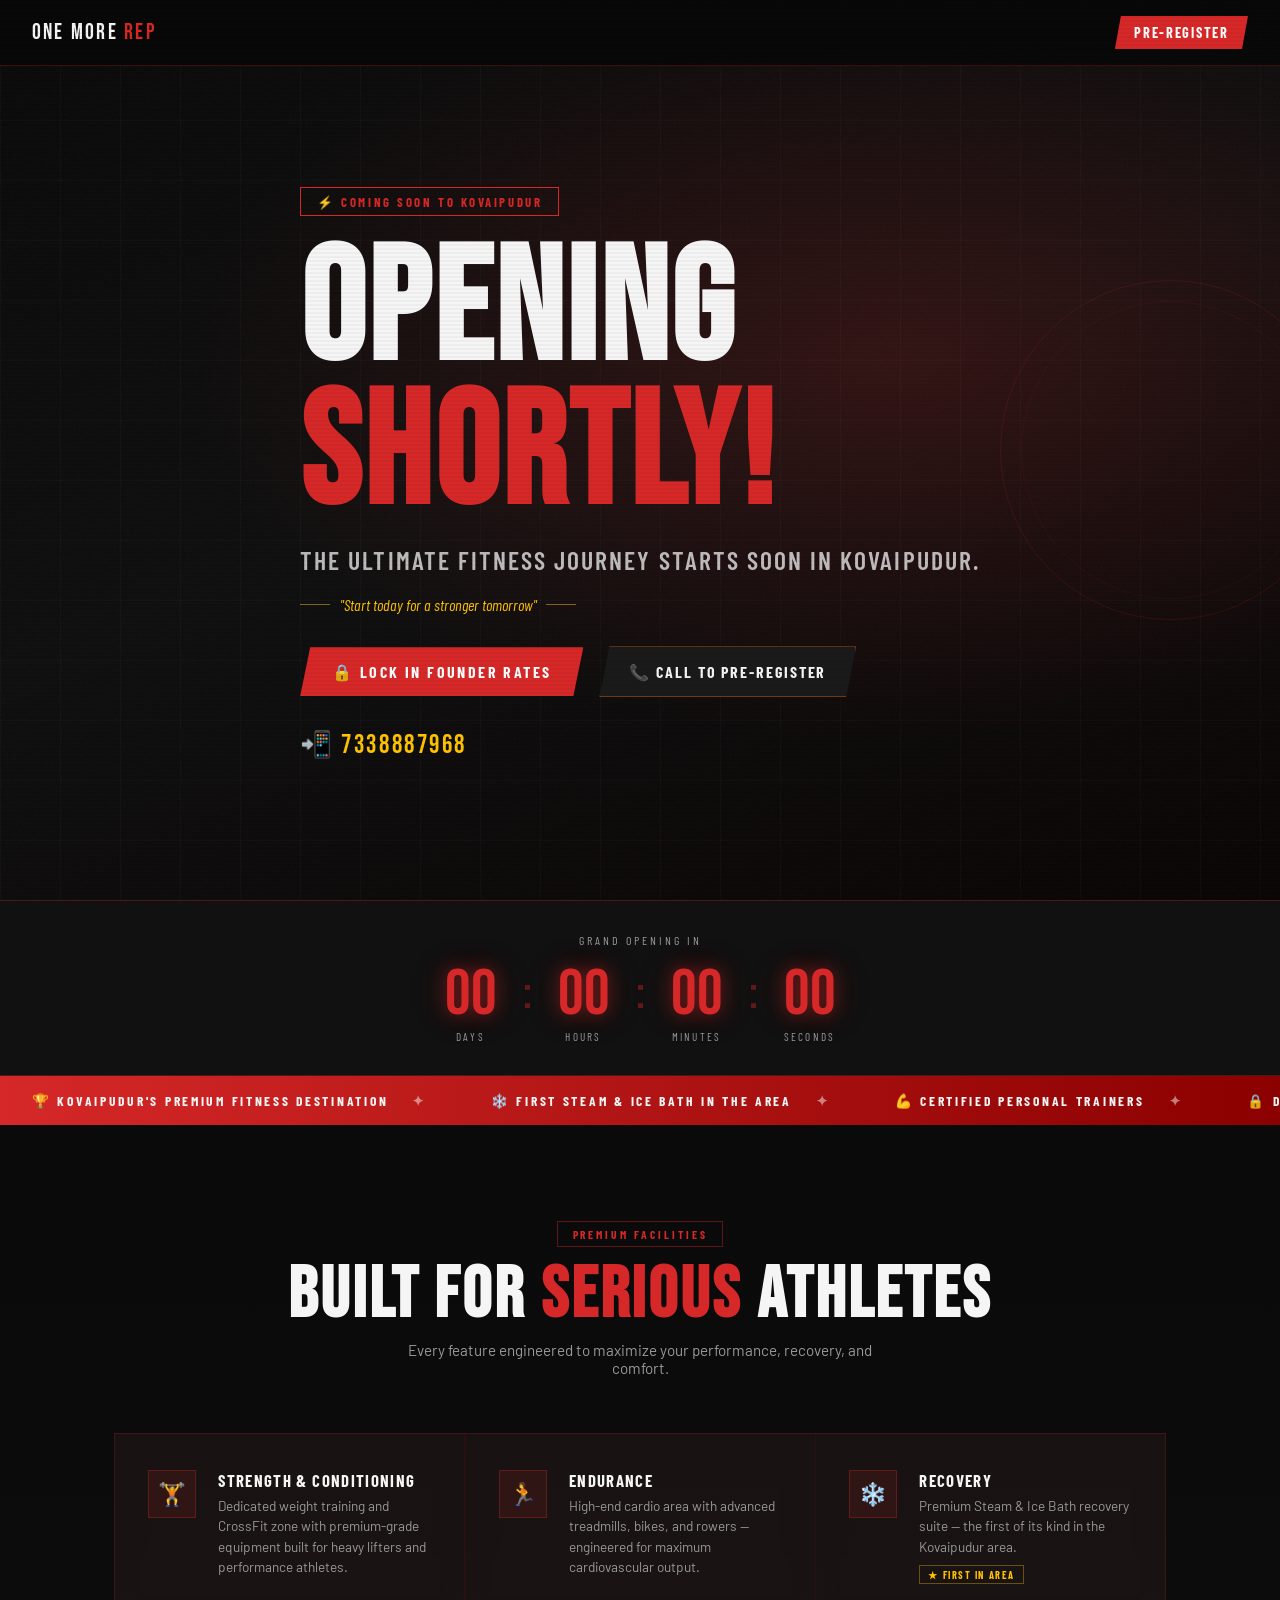
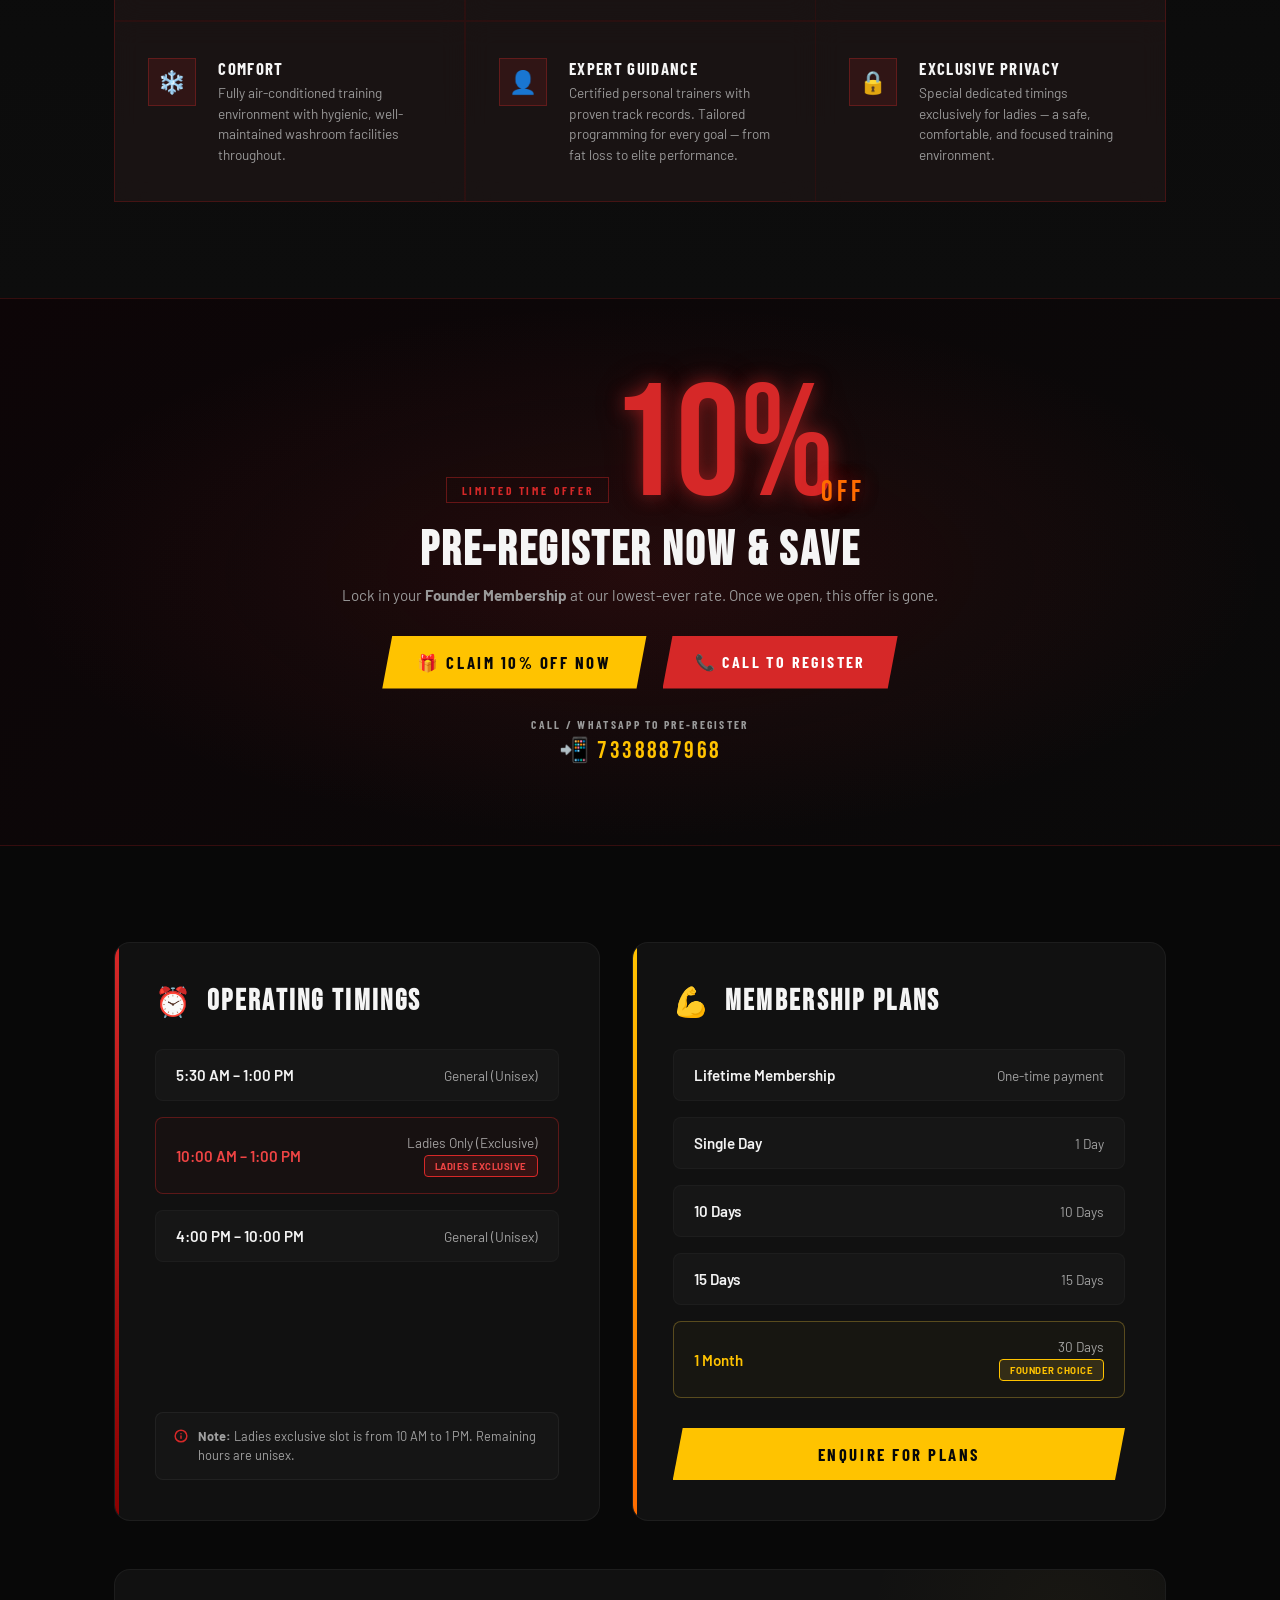
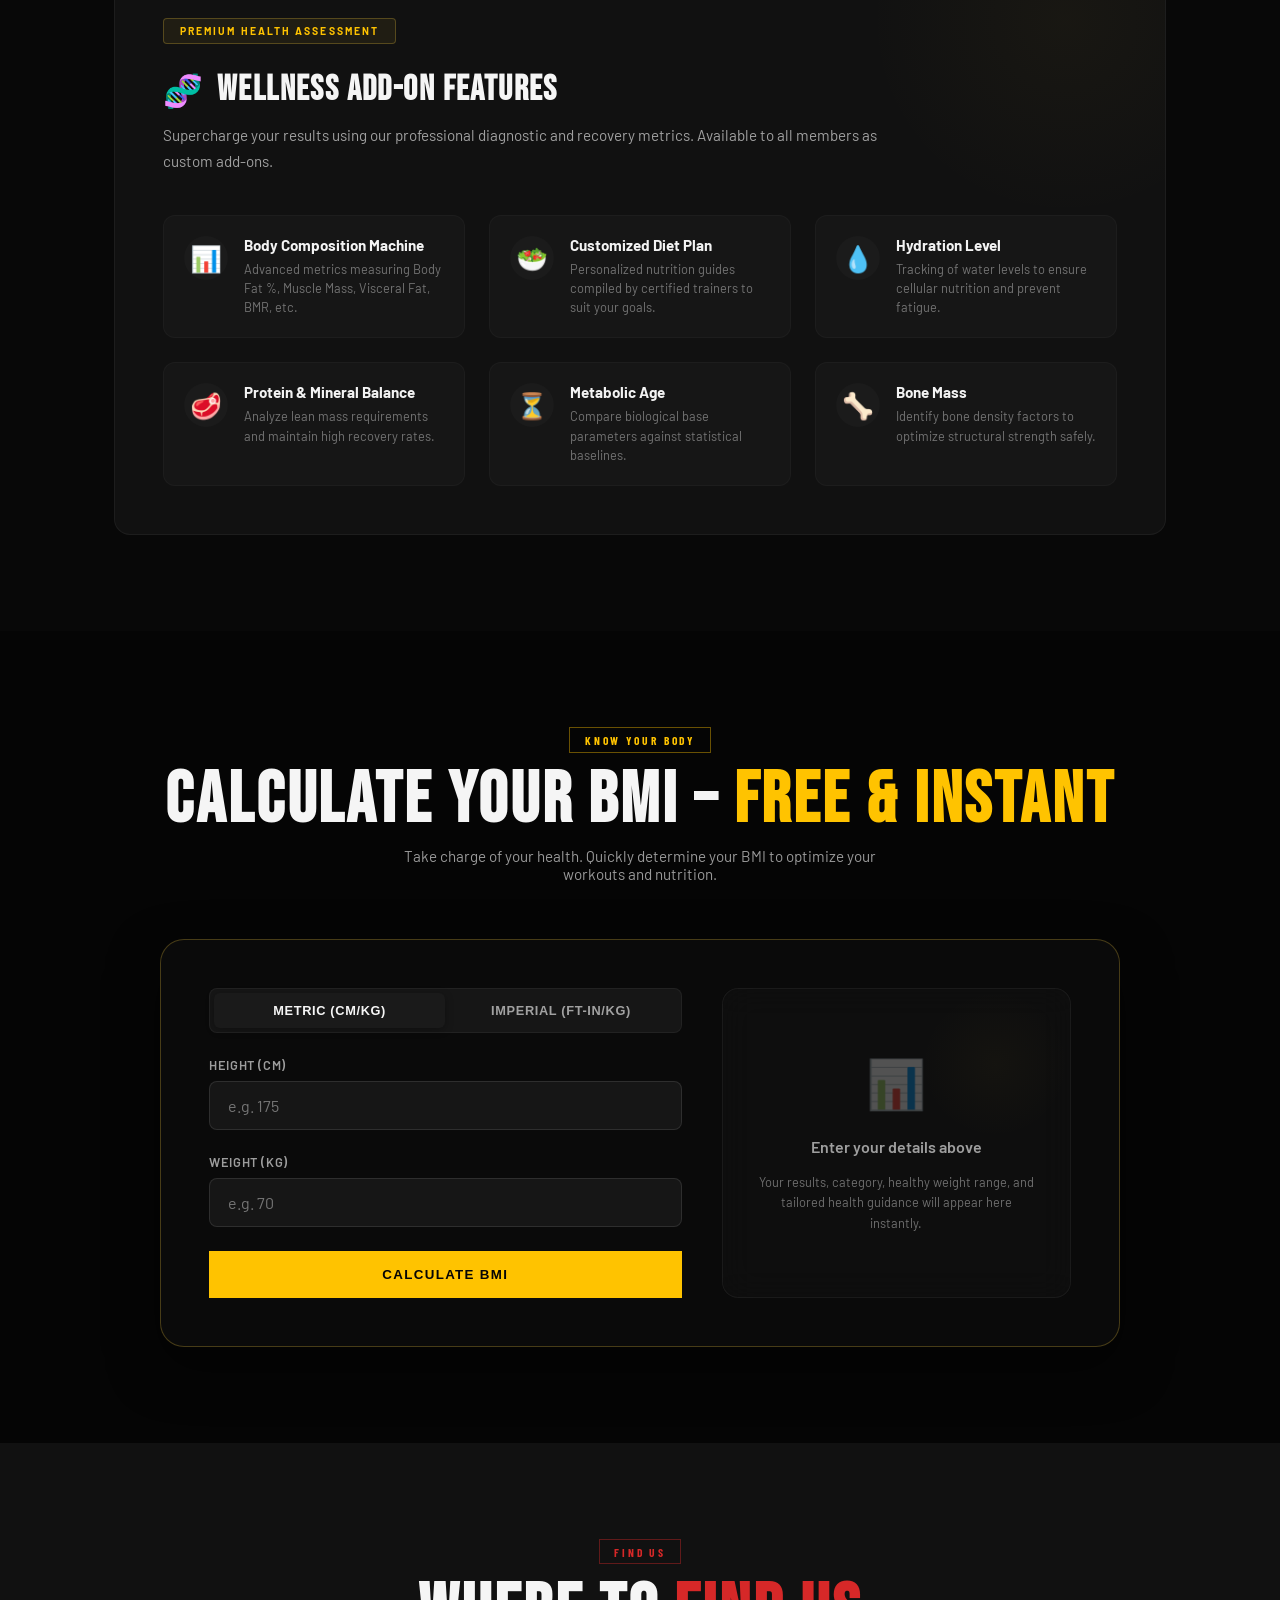
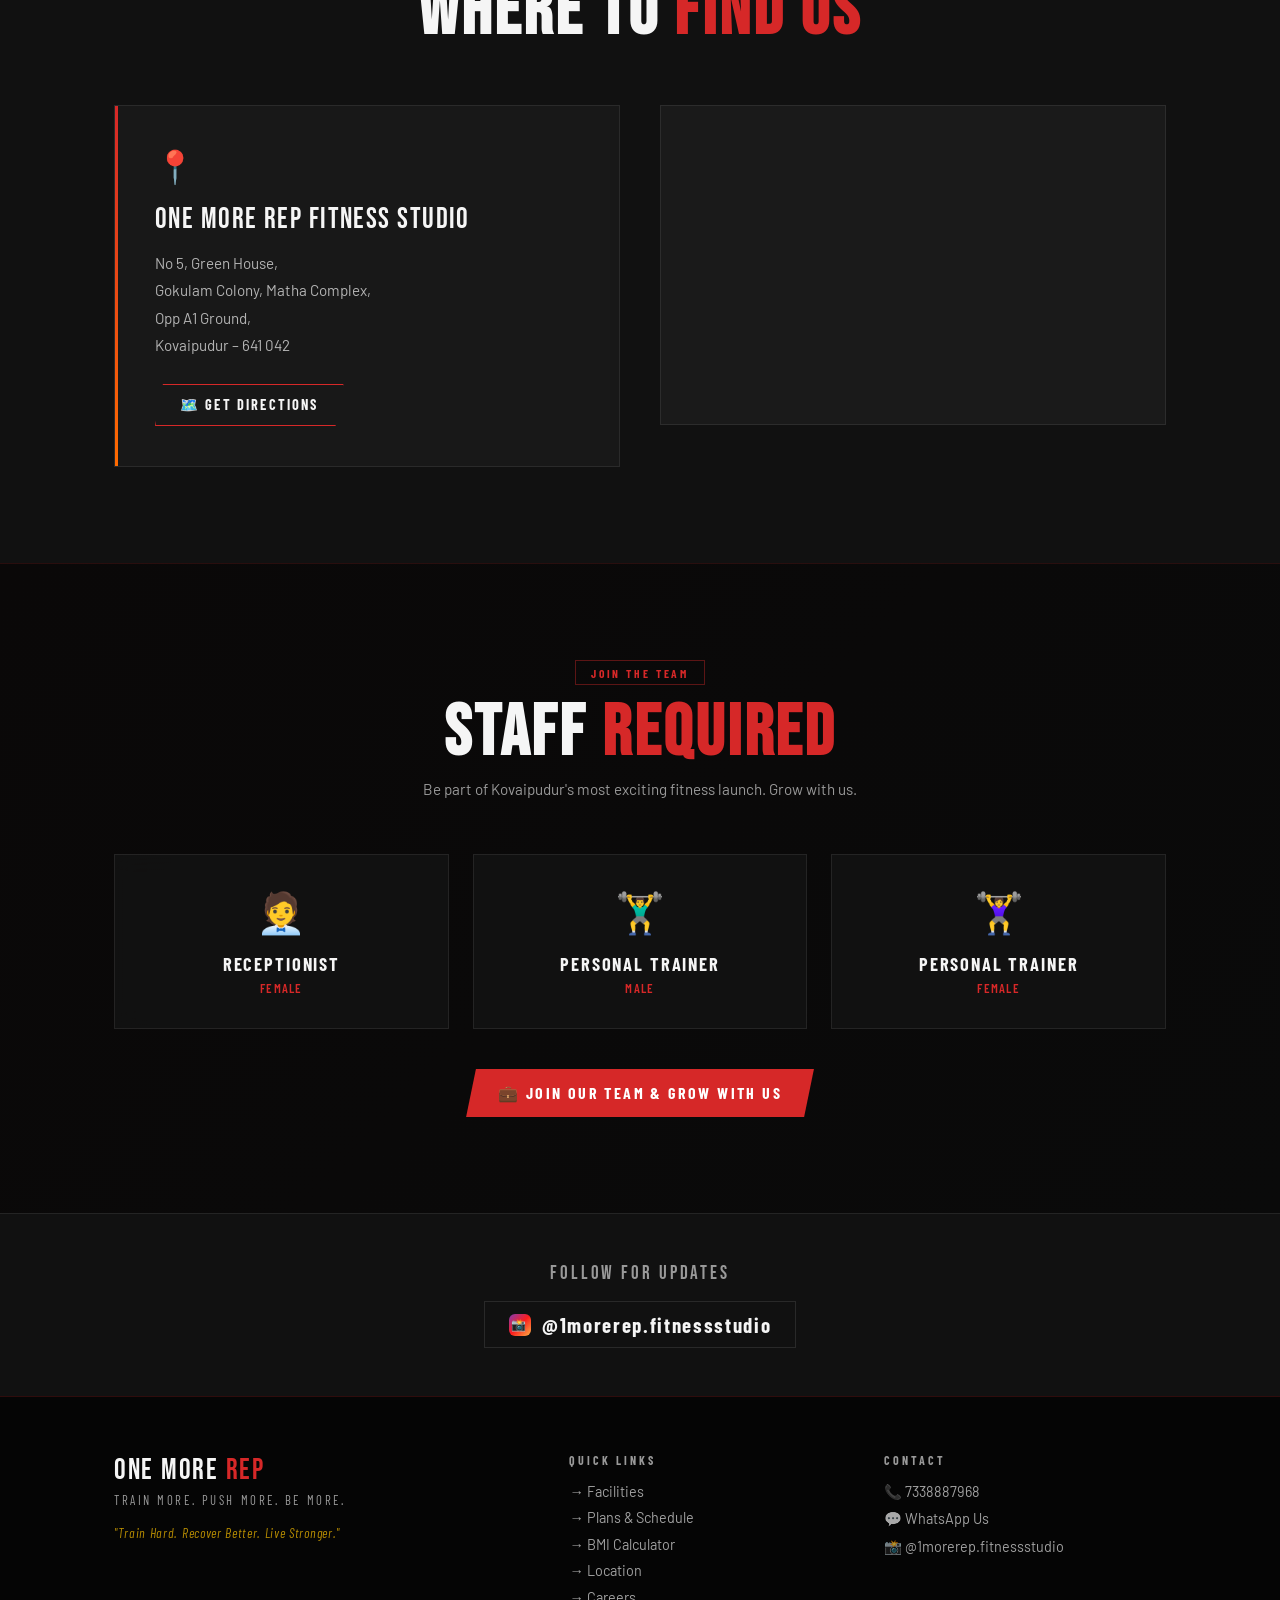
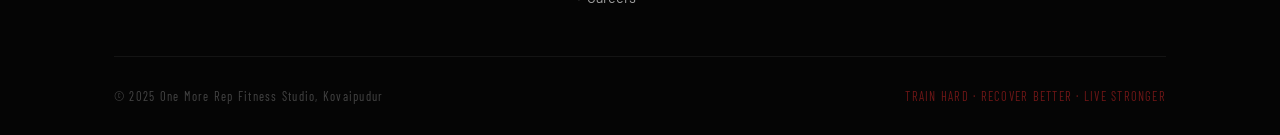
==== commit e125a0f6: "Update mobile number to 7338887968" ====
--- a/one-more-rep.html
+++ b/one-more-rep.html
@@ -1374,7 +1374,7 @@
 <!-- ── NAV ── -->
 <nav>
   <div class="nav-logo">ONE MORE <span>REP</span></div>
-  <a href="https://wa.me/917338877968?text=I want to pre-register" target="_blank" class="nav-cta">Pre-Register</a>
+  <a href="https://wa.me/917338887968?text=I want to pre-register" target="_blank" class="nav-cta">Pre-Register</a>
 </nav>
 
 <!-- ── HERO ── -->
@@ -1391,15 +1391,15 @@
     <p class="hero-sub">The Ultimate Fitness Journey Starts Soon in Kovaipudur.</p>
     <div class="hero-quote">"Start today for a stronger tomorrow"</div>
     <div class="hero-actions">
-      <a href="https://wa.me/917338877968?text=I want to pre-register" target="_blank" class="btn-primary">
+      <a href="https://wa.me/917338887968?text=I want to pre-register" target="_blank" class="btn-primary">
         🔒 Lock in Founder Rates
       </a>
-      <a href="tel:7338877968" class="btn-wa">
+      <a href="tel:7338887968" class="btn-wa">
         📞 Call to Pre-Register
       </a>
     </div>
     <div class="hero-phone-row">
-      <a href="tel:7338877968">📲 7338877968</a>
+      <a href="tel:7338887968">📲 7338887968</a>
     </div>
   </div>
 </section>
@@ -1500,12 +1500,12 @@
       <h2 class="offer-headline">PRE-REGISTER NOW & SAVE</h2>
       <p class="offer-sub">Lock in your <strong>Founder Membership</strong> at our lowest-ever rate. Once we open, this offer is gone.</p>
       <div class="offer-actions">
-        <a href="https://wa.me/917338877968?text=I want to pre-register" target="_blank" class="btn-amber">🎁 Claim 10% Off Now</a>
-        <a href="tel:7338877968" class="btn-primary">📞 Call to Register</a>
+        <a href="https://wa.me/917338887968?text=I want to pre-register" target="_blank" class="btn-amber">🎁 Claim 10% Off Now</a>
+        <a href="tel:7338887968" class="btn-primary">📞 Call to Register</a>
       </div>
       <div class="offer-phone">
         <span class="label">Call / WhatsApp to Pre-Register</span>
-        <a href="tel:7338877968">📲 7338877968</a>
+        <a href="tel:7338887968">📲 7338887968</a>
       </div>
     </div>
   </div>
@@ -1577,7 +1577,7 @@
             </div>
           </div>
         </div>
-        <a href="https://wa.me/917338877968?text=I%20want%20to%20enquire%20about%20membership%20plans" target="_blank" class="btn-amber pricing-enquire-btn" style="text-align:center; justify-content:center;" id="plans-enquire-static">
+        <a href="https://wa.me/917338887968?text=I%20want%20to%20enquire%20about%20membership%20plans" target="_blank" class="btn-amber pricing-enquire-btn" style="text-align:center; justify-content:center;" id="plans-enquire-static">
           ENQUIRE FOR PLANS
         </a>
       </div>
@@ -1725,7 +1725,7 @@
             </div>
 
             <div class="bmi-actions" style="margin-top: 24px; width: 100%;">
-              <a href="https://wa.me/917338877968?text=Hello%20One%20More%20Rep%2C%20I%20just%20calculated%20my%20BMI%20on%20your%20website%20and%20want%20to%20talk%20to%20a%20trainer." 
+              <a href="https://wa.me/917338887968?text=Hello%20One%20More%20Rep%2C%20I%20just%20calculated%20my%20BMI%20on%20your%20website%20and%20want%20to%20talk%20to%20a%20trainer." 
                  target="_blank" rel="noopener" class="btn-wa bmi-trainer-btn" style="text-align: center; justify-content: center; width: 100%;">
                 TALK TO A TRAINER
               </a>
@@ -1797,7 +1797,7 @@
       </div>
     </div>
     <div class="hiring-cta reveal">
-      <a href="https://wa.me/917338877968?text=I'm interested in joining the One More Rep team" target="_blank" class="btn-primary" style="font-size:1rem;">
+      <a href="https://wa.me/917338887968?text=I'm interested in joining the One More Rep team" target="_blank" class="btn-primary" style="font-size:1rem;">
         💼 Join Our Team &amp; Grow With Us
       </a>
     </div>
@@ -1835,8 +1835,8 @@
       <div>
         <div class="footer-heading">Contact</div>
         <ul class="footer-links">
-          <li><a href="tel:7338877968">📞 7338877968</a></li>
-          <li><a href="https://wa.me/917338877968?text=I want to pre-register" target="_blank">💬 WhatsApp Us</a></li>
+          <li><a href="tel:7338887968">📞 7338887968</a></li>
+          <li><a href="https://wa.me/917338887968?text=I want to pre-register" target="_blank">💬 WhatsApp Us</a></li>
           <li><a href="https://instagram.com/1morerep.fitnessstudio" target="_blank">📸 @1morerep.fitnessstudio</a></li>
         </ul>
       </div>
@@ -2005,3 +2005,4 @@
 </script>
 </body>
 </html>
+
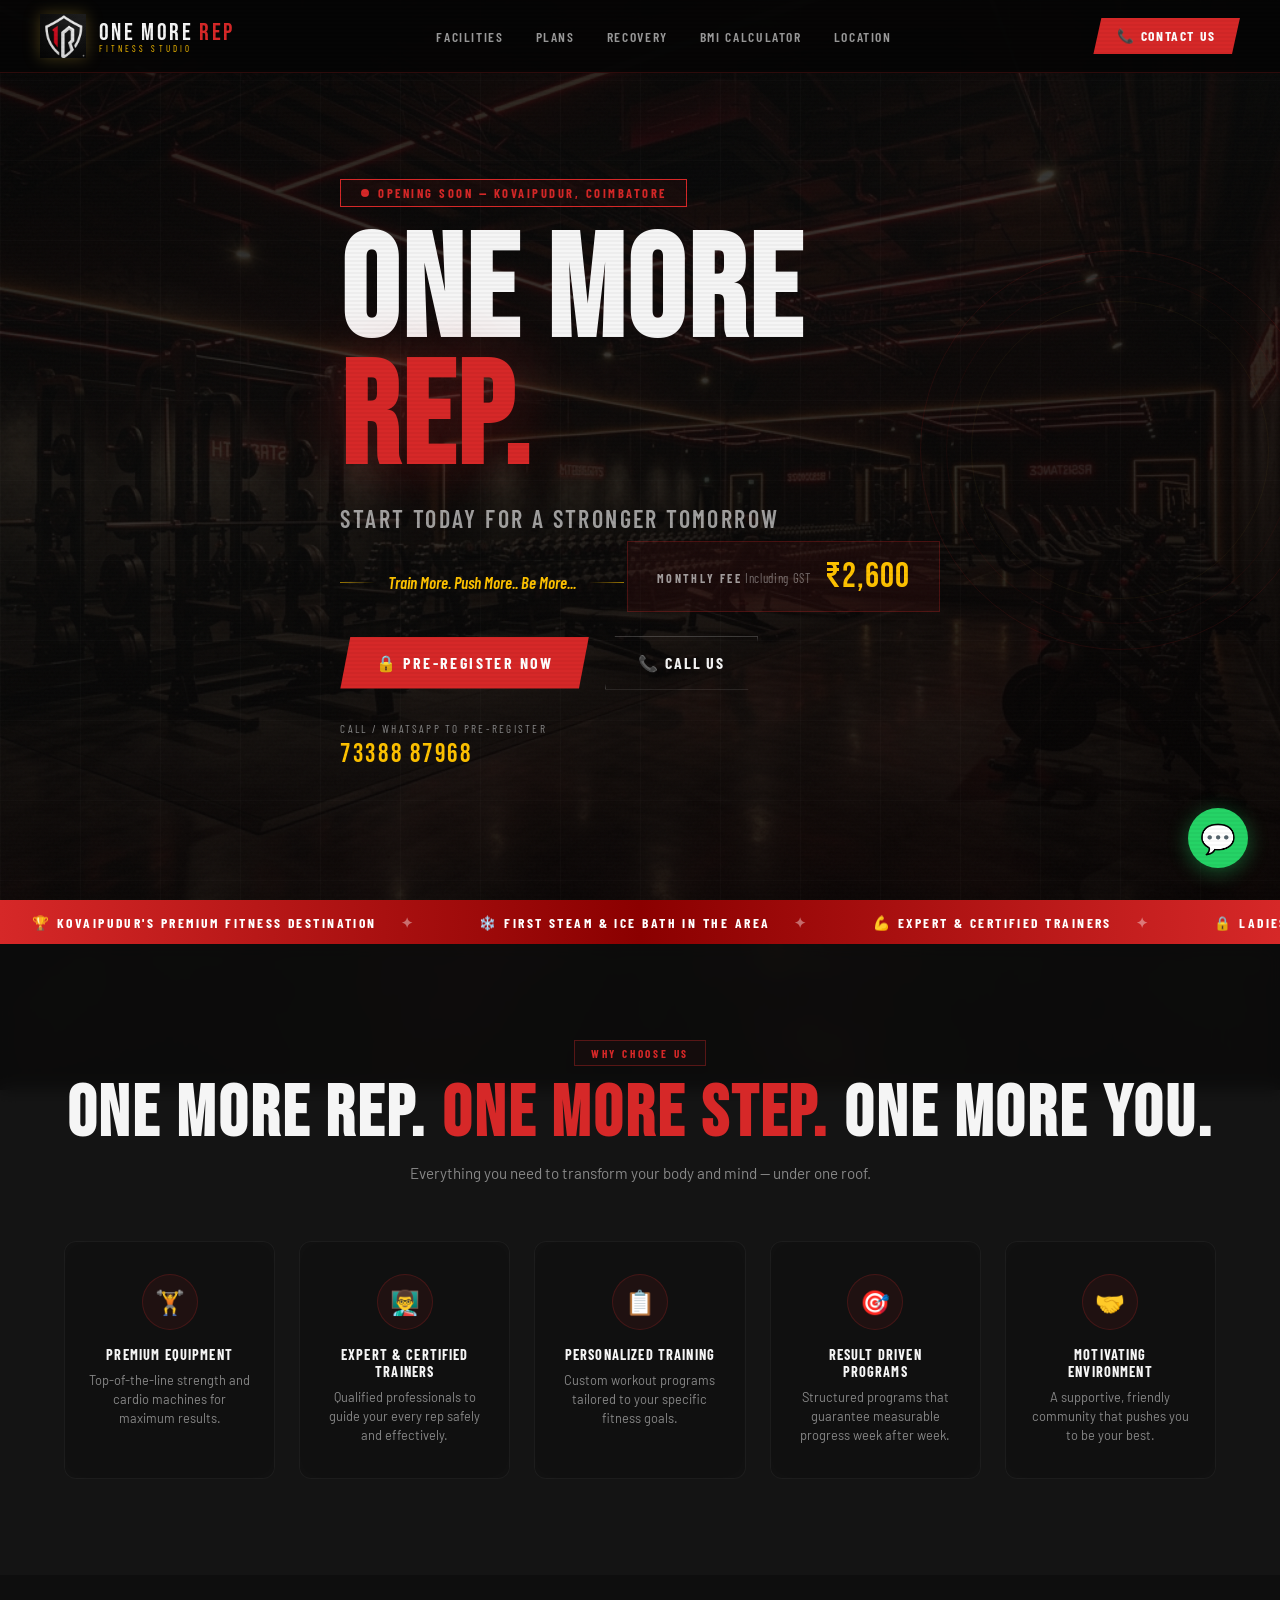
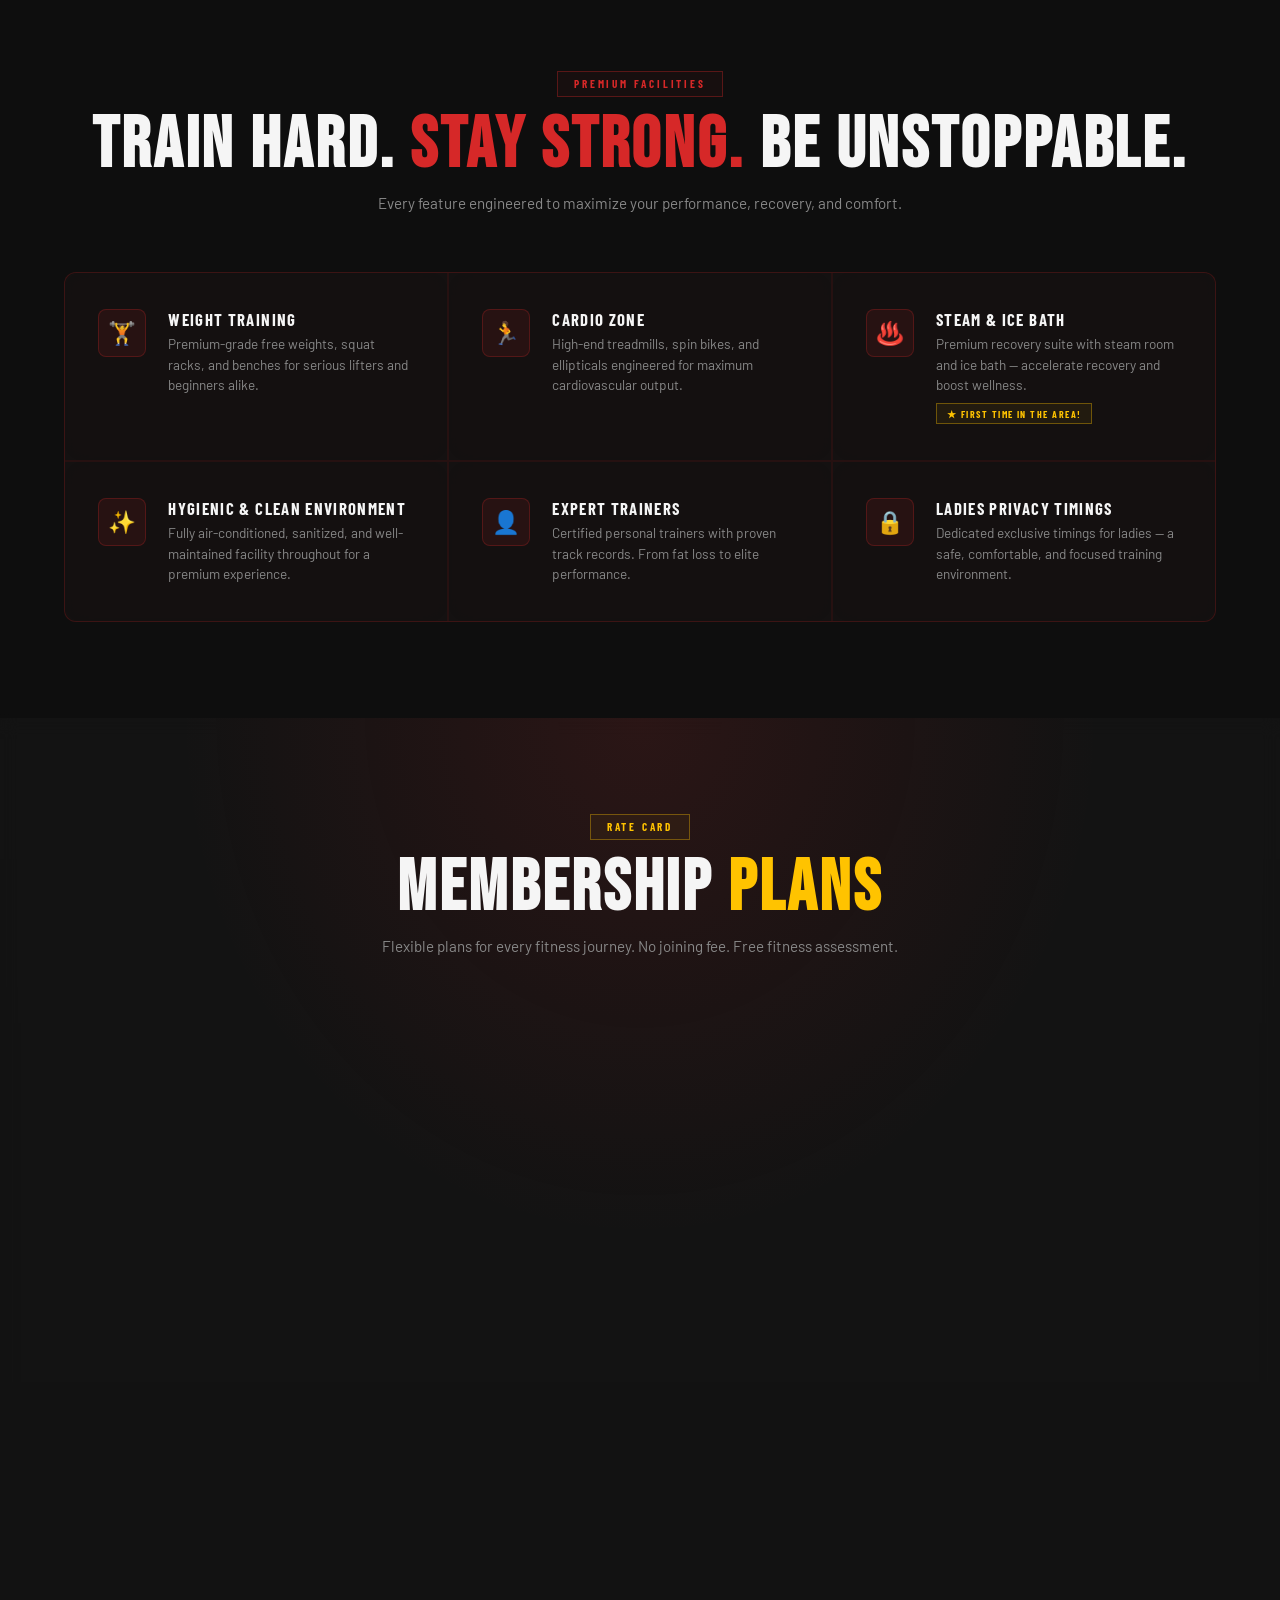
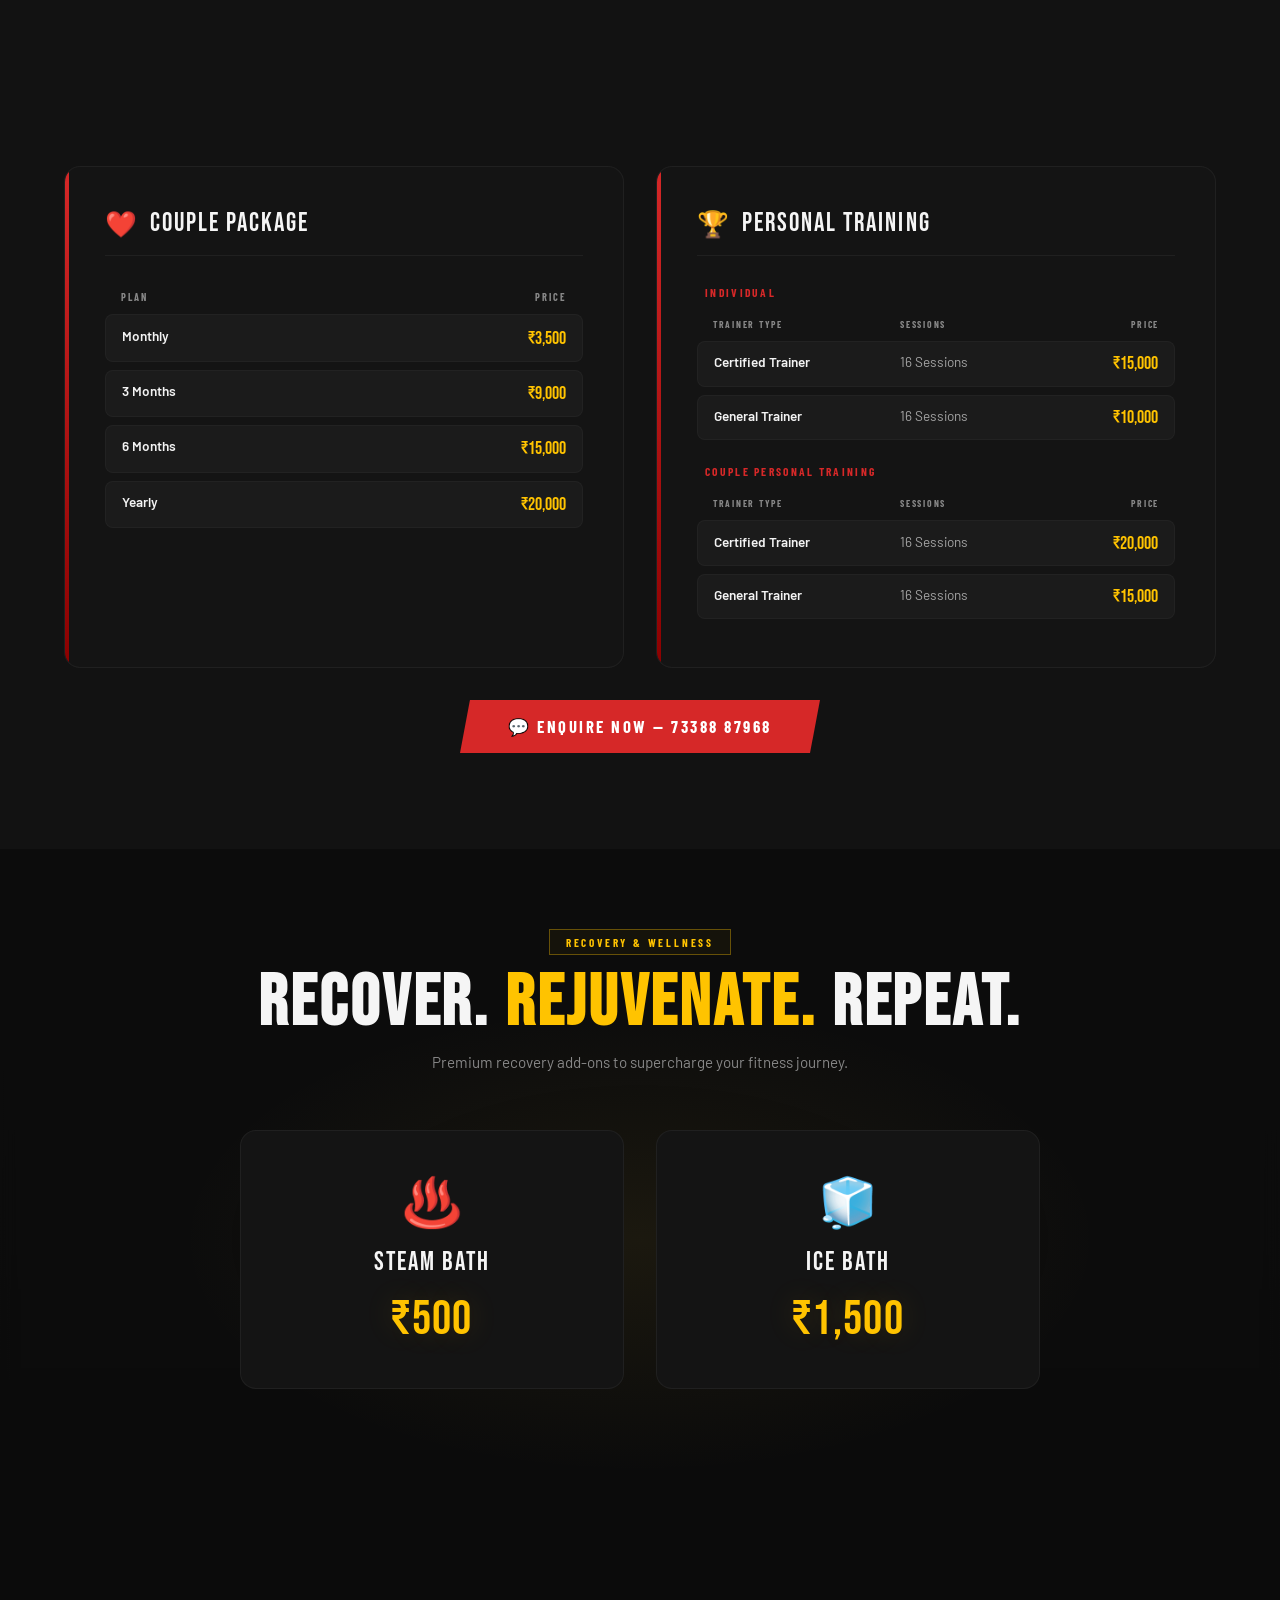
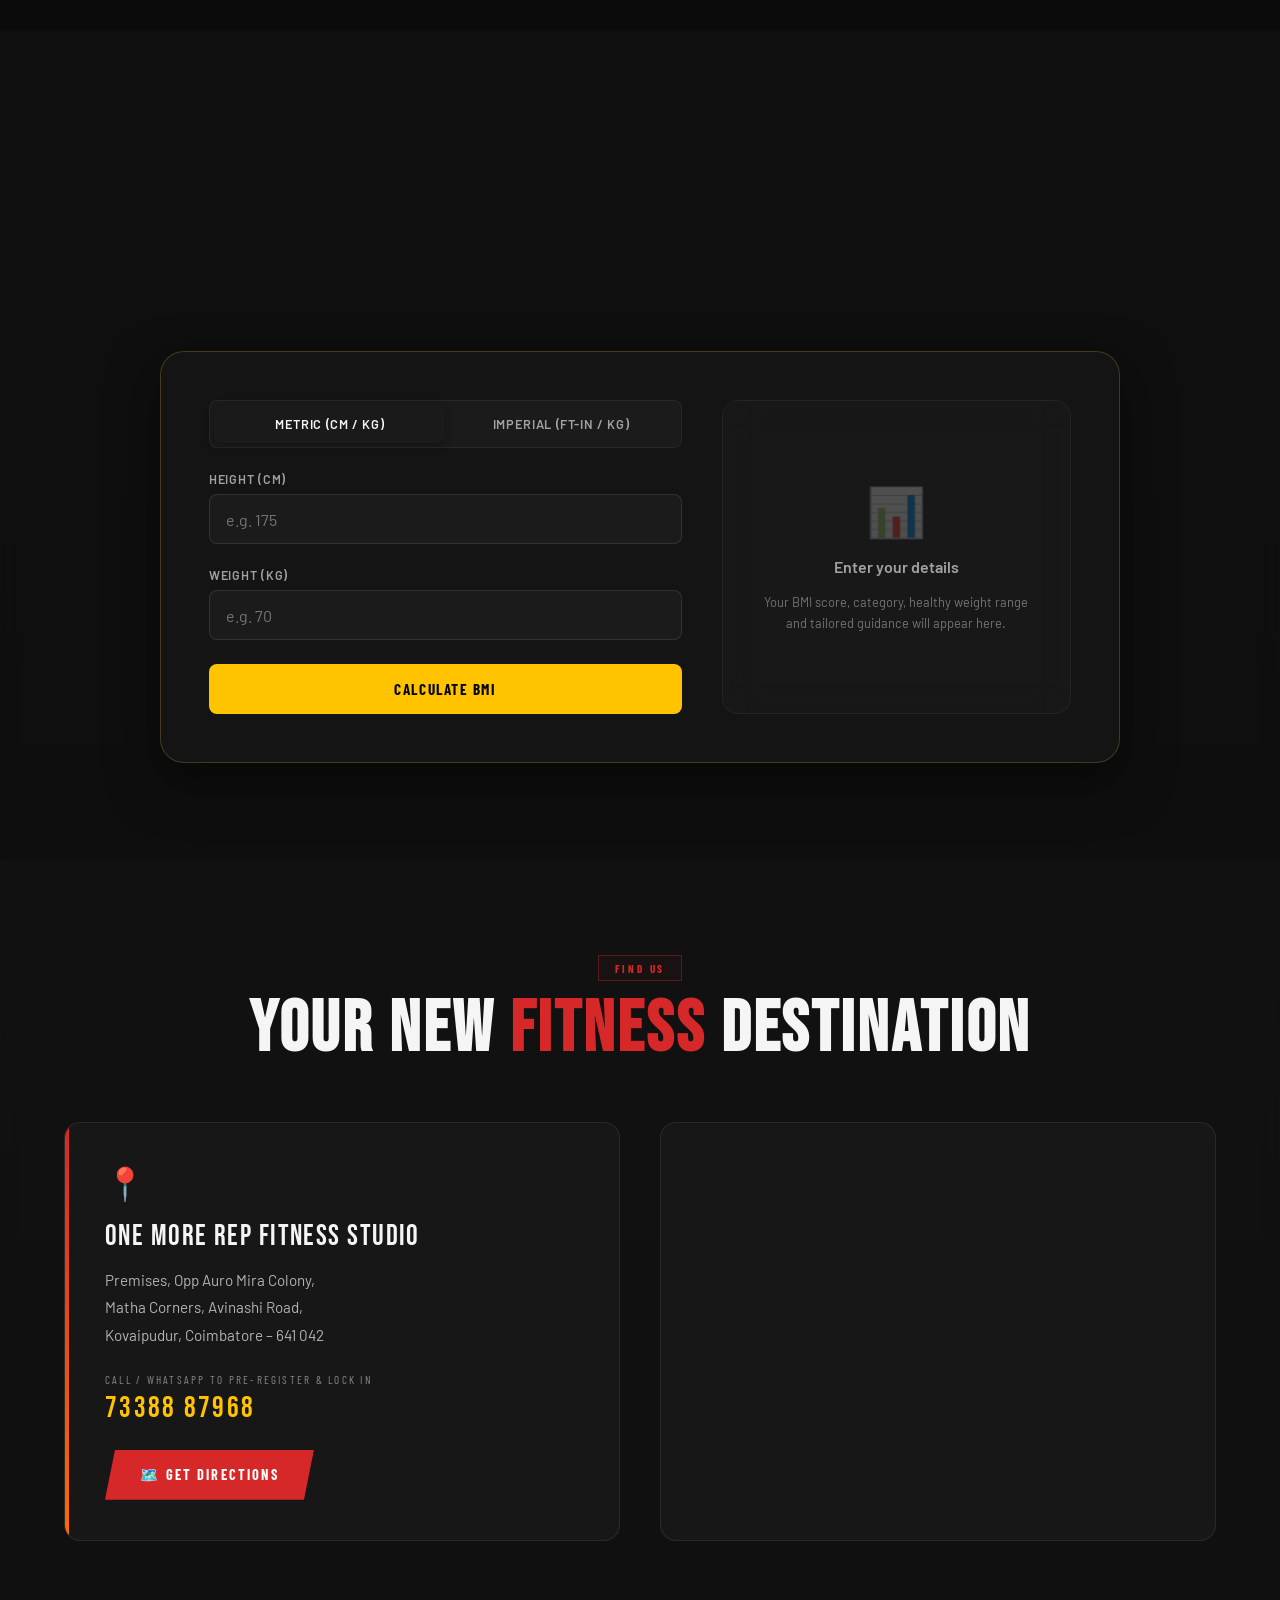
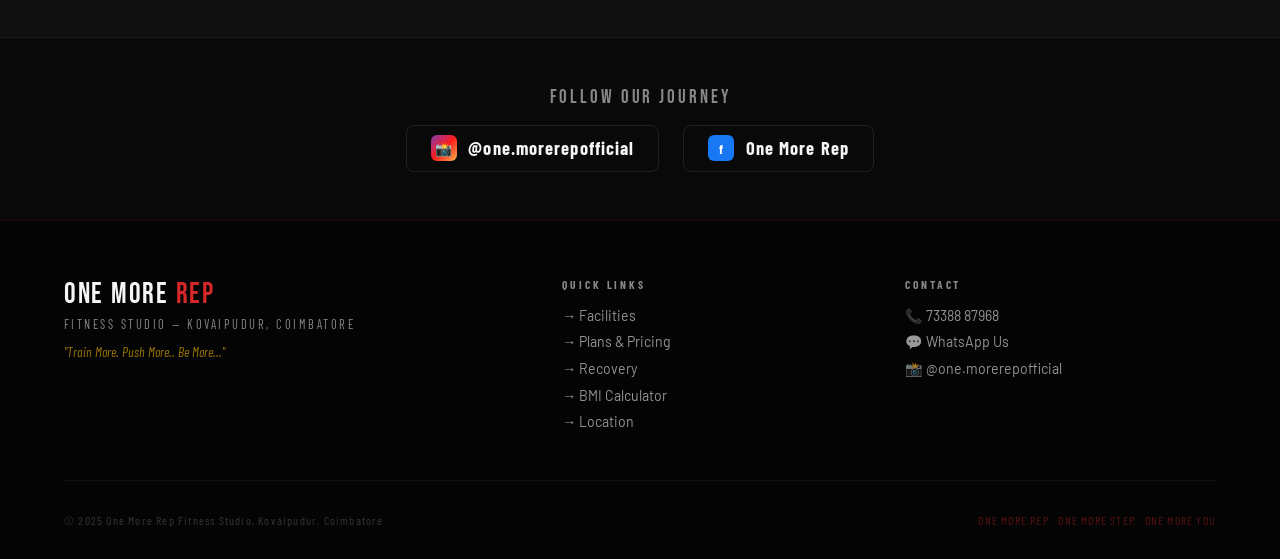
==== commit 958cd521: "feat: update One More Rep gym website with poster details and dark gym theme" ====
--- a/one-more-rep.html
+++ b/one-more-rep.html
@@ -3,139 +3,196 @@
 <head>
 <meta charset="UTF-8"/>
 <meta name="viewport" content="width=device-width, initial-scale=1.0"/>
-<title>One More Rep Fitness Studio – Opening Shortly in Kovaipudur</title>
+<title>One More Rep Fitness Studio | Premium Gym in Kovaipudur, Coimbatore</title>
+<meta name="description" content="One More Rep Fitness Studio — Kovaipudur's premium fitness destination. Weight training, cardio, steam & ice bath. Monthly from ₹2,600. Call 73388 87968."/>
+<meta name="keywords" content="gym, fitness studio, Kovaipudur, Coimbatore, weight training, cardio, steam bath, ice bath, personal trainer"/>
 <link rel="preconnect" href="https://fonts.googleapis.com">
 <link rel="preconnect" href="https://fonts.gstatic.com" crossorigin>
-<link href="https://fonts.googleapis.com/css2?family=Bebas+Neue&family=Barlow+Condensed:ital,wght@0,400;0,600;0,700;0,800;1,700&family=Barlow:wght@300;400;500;600&display=swap" rel="stylesheet">
+<link href="https://fonts.googleapis.com/css2?family=Bebas+Neue&family=Barlow+Condensed:ital,wght@0,400;0,600;0,700;0,800;1,700&family=Barlow:wght@300;400;500;600;700&family=Outfit:wght@300;400;500;600;700;800;900&display=swap" rel="stylesheet">
 <style>
   *, *::before, *::after { box-sizing: border-box; margin: 0; padding: 0; }
 
   :root {
-    --black:    #080808;
-    --charcoal: #111111;
-    --card-bg:  rgba(20,20,20,0.75);
-    --red:      #D62828;
-    --red-glow: rgba(214,40,40,0.55);
-    --orange:   #FF6B00;
-    --amber:    #FFC300;
-    --white:    #F5F5F5;
-    --muted:    #999;
-    --glass-border: rgba(255,255,255,0.08);
-    --neon-glow: 0 0 18px rgba(255,107,0,0.6), 0 0 40px rgba(255,107,0,0.25);
-    --red-shadow: 0 0 18px rgba(214,40,40,0.55), 0 0 40px rgba(214,40,40,0.2);
-    
-    /* Variables for synced layout */
-    --black-deep:    #050505;
-    --black-bg:      var(--black);
-    --black-charcoal:var(--charcoal);
-    --black-card:    var(--charcoal);
-    --black-surface: #161616;
-    --black-elevated:#1A1A1A;
-    --red-bright:    #EF4444;
-    --red-deep:      #991B1B;
-    --gold:          var(--amber);
-    --gold-light:    var(--amber);
-    --gold-dark:     #B8941F;
-    --burnt-orange:  var(--orange);
-    --white-95:      rgba(255,255,255,0.95);
-    --white-80:      rgba(255,255,255,0.80);
-    --white-60:      rgba(255,255,255,0.60);
-    --white-40:      rgba(255,255,255,0.40);
-    --white-20:      rgba(255,255,255,0.20);
-    --white-10:      rgba(255,255,255,0.10);
-    --white-05:      rgba(255,255,255,0.05);
-    --white-03:      rgba(255,255,255,0.03);
-    --gradient-red:  linear-gradient(135deg, var(--red) 0%, #8B0000 100%);
-    --gradient-gold: linear-gradient(135deg, var(--amber) 0%, var(--orange) 100%);
-    --shadow-sm:     0 2px 8px rgba(0,0,0,0.3);
-    --shadow-md:     0 8px 32px rgba(0,0,0,0.4);
-    --shadow-lg:     0 16px 64px rgba(0,0,0,0.5);
-    --shadow-glow-r: 0 0 30px rgba(214,40,40,0.25), 0 0 60px rgba(214,40,40,0.1);
-    --shadow-glow-g: 0 0 30px rgba(255,195,0,0.25), 0 0 60px rgba(255,195,0,0.1);
-    --font-display:  'Bebas Neue', sans-serif;
-    --font-body:     'Barlow', sans-serif;
+    --black:       #060606;
+    --charcoal:    #0e0e0e;
+    --surface:     #141414;
+    --elevated:    #1a1a1a;
+    --card-bg:     rgba(18,18,18,0.85);
+    --red:         #D62828;
+    --red-bright:  #EF4444;
+    --red-deep:    #8B0000;
+    --red-glow:    rgba(214,40,40,0.55);
+    --orange:      #FF6B00;
+    --amber:       #FFC300;
+    --gold:        #D4AF37;
+    --gold-light:  #F0D060;
+    --white:       #F5F5F5;
+    --white-95:    rgba(255,255,255,0.95);
+    --white-80:    rgba(255,255,255,0.80);
+    --white-60:    rgba(255,255,255,0.60);
+    --white-40:    rgba(255,255,255,0.40);
+    --white-20:    rgba(255,255,255,0.20);
+    --white-10:    rgba(255,255,255,0.10);
+    --white-05:    rgba(255,255,255,0.05);
+    --white-03:    rgba(255,255,255,0.03);
+    --muted:       #888;
+    --glass-border:rgba(255,255,255,0.08);
+    --neon-glow:   0 0 18px rgba(255,107,0,0.6), 0 0 40px rgba(255,107,0,0.25);
+    --red-shadow:  0 0 18px rgba(214,40,40,0.55), 0 0 40px rgba(214,40,40,0.2);
+    --gradient-red: linear-gradient(135deg, var(--red) 0%, #8B0000 100%);
+    --gradient-gold:linear-gradient(135deg, var(--amber) 0%, var(--orange) 100%);
+    --font-display:'Bebas Neue', sans-serif;
+    --font-heading:'Outfit', sans-serif;
+    --font-body:   'Barlow', sans-serif;
+    --font-condensed:'Barlow Condensed', sans-serif;
     --ease-out-expo: cubic-bezier(0.16, 1, 0.3, 1);
-    --ease-out-quart:cubic-bezier(0.25, 1, 0.5, 1);
-    --radius-sm:     8px;
-    --radius-md:     12px;
-    --radius-lg:     16px;
-    --radius-xl:     24px;
-    --section-pad:   6rem;
+    --radius-sm: 8px;
+    --radius-md: 12px;
+    --radius-lg: 16px;
+    --radius-xl: 24px;
   }
 
   html { scroll-behavior: smooth; }
 
   body {
-    background: var(--black);
+    background:
+      linear-gradient(180deg, rgba(6,6,6,0.85) 0%, rgba(10,10,10,0.88) 50%, rgba(6,6,6,0.92) 100%),
+      url('assets/gym-bg.png') center/cover fixed no-repeat;
     color: var(--white);
-    font-family: 'Barlow', sans-serif;
+    font-family: var(--font-body);
     overflow-x: hidden;
     cursor: default;
-  }
-
-  /* ── SCANLINE TEXTURE ── */
+    -webkit-font-smoothing: antialiased;
+  }
+
+  /* Scanline overlay */
   body::before {
     content: '';
     position: fixed; inset: 0;
-    background: repeating-linear-gradient(
-      0deg,
-      transparent,
-      transparent 2px,
-      rgba(0,0,0,0.03) 2px,
-      rgba(0,0,0,0.03) 4px
-    );
+    background: repeating-linear-gradient(0deg, transparent, transparent 2px, rgba(0,0,0,0.03) 2px, rgba(0,0,0,0.03) 4px);
     pointer-events: none;
     z-index: 9999;
   }
 
-  /* ── NAV ── */
+  /* ─── SCROLLBAR ─── */
+  ::-webkit-scrollbar { width: 8px; }
+  ::-webkit-scrollbar-track { background: var(--black); }
+  ::-webkit-scrollbar-thumb { background: var(--red); border-radius: 4px; }
+  ::-webkit-scrollbar-thumb:hover { background: var(--orange); }
+
+  /* ─── GLOBAL ─── */
+  .container { max-width: 1200px; margin: 0 auto; padding: 0 1.5rem; }
+  section { position: relative; }
+  a { text-decoration: none; }
+
+  /* ═══════════════════════════════════════
+     NAVIGATION
+     ═══════════════════════════════════════ */
   nav {
     position: fixed; top: 0; left: 0; right: 0;
-    z-index: 100;
+    z-index: 1000;
     display: flex; align-items: center; justify-content: space-between;
-    padding: 1rem 2rem;
-    background: rgba(8,8,8,0.88);
-    backdrop-filter: blur(16px);
-    border-bottom: 1px solid rgba(214,40,40,0.25);
+    padding: 0.8rem 2.5rem;
+    background: rgba(6,6,6,0.92);
+    backdrop-filter: blur(20px);
+    border-bottom: 1px solid rgba(214,40,40,0.2);
+    transition: all 0.3s ease;
+  }
+  nav.scrolled {
+    padding: 0.6rem 2.5rem;
+    background: rgba(6,6,6,0.97);
+    box-shadow: 0 4px 30px rgba(0,0,0,0.5);
+  }
+  .nav-brand {
+    display: flex; align-items: center; gap: 0.8rem;
+  }
+  .nav-logo-icon {
+    width: 46px; height: 46px;
+    object-fit: contain;
+    filter: drop-shadow(0 0 8px rgba(212,175,55,0.3));
   }
   .nav-logo {
-    font-family: 'Bebas Neue', sans-serif;
-    font-size: 1.4rem;
+    font-family: var(--font-display);
+    font-size: 1.5rem;
     letter-spacing: 0.1em;
     color: var(--white);
   }
   .nav-logo span { color: var(--red); }
+  .nav-logo small {
+    display: block;
+    font-family: var(--font-condensed);
+    font-size: 0.55rem;
+    letter-spacing: 0.35em;
+    color: var(--amber);
+    text-transform: uppercase;
+    margin-top: -4px;
+  }
+
+  .nav-links {
+    display: flex; align-items: center; gap: 2rem;
+    list-style: none;
+  }
+  .nav-links a {
+    font-family: var(--font-condensed);
+    font-weight: 600;
+    font-size: 0.85rem;
+    letter-spacing: 0.12em;
+    text-transform: uppercase;
+    color: var(--white-60);
+    transition: color 0.25s;
+    position: relative;
+  }
+  .nav-links a::after {
+    content: '';
+    position: absolute; bottom: -4px; left: 0;
+    width: 0; height: 2px;
+    background: var(--red);
+    transition: width 0.25s;
+  }
+  .nav-links a:hover { color: var(--white); }
+  .nav-links a:hover::after { width: 100%; }
+
   .nav-cta {
     background: var(--red);
     color: #fff;
     border: none;
-    padding: 0.5rem 1.2rem;
-    font-family: 'Barlow Condensed', sans-serif;
+    padding: 0.6rem 1.5rem;
+    font-family: var(--font-condensed);
     font-weight: 700;
-    font-size: 0.9rem;
+    font-size: 0.85rem;
     letter-spacing: 0.12em;
     text-transform: uppercase;
     cursor: pointer;
-    text-decoration: none;
-    display: inline-block;
-    transition: background 0.2s, box-shadow 0.2s;
-    clip-path: polygon(6px 0%, 100% 0%, calc(100% - 6px) 100%, 0% 100%);
+    display: inline-flex; align-items: center; gap: 0.5rem;
+    transition: all 0.25s;
+    clip-path: polygon(8px 0%, 100% 0%, calc(100% - 8px) 100%, 0% 100%);
   }
   .nav-cta:hover { background: var(--orange); box-shadow: var(--neon-glow); }
 
-  /* ── SECTION COMMONS ── */
-  section { position: relative; }
-  .container { max-width: 1100px; margin: 0 auto; padding: 0 1.5rem; }
-
-  /* ── HERO ── */
+  /* Mobile hamburger */
+  .hamburger {
+    display: none;
+    background: none; border: none; cursor: pointer;
+    flex-direction: column; gap: 5px;
+    padding: 4px;
+  }
+  .hamburger span {
+    display: block; width: 24px; height: 2px;
+    background: var(--white);
+    transition: all 0.3s;
+  }
+
+  /* ═══════════════════════════════════════
+     HERO
+     ═══════════════════════════════════════ */
   #hero {
     min-height: 100vh;
     display: flex; flex-direction: column; justify-content: center;
     padding: 7rem 0 4rem;
     overflow: hidden;
     background:
-      radial-gradient(ellipse 80% 60% at 70% 40%, rgba(214,40,40,0.18) 0%, transparent 70%),
-      linear-gradient(160deg, #0a0a0a 0%, #0f0f0f 50%, #0a0505 100%);
+      linear-gradient(160deg, rgba(6,6,6,0.88) 0%, rgba(10,10,10,0.82) 40%, rgba(6,3,3,0.90) 100%),
+      url('assets/hero-bg.png') center/cover no-repeat;
   }
   .hero-noise {
     position: absolute; inset: 0;
@@ -146,57 +203,131 @@
   .hero-grid-line {
     position: absolute; inset: 0;
     background-image:
-      linear-gradient(rgba(255,255,255,0.02) 1px, transparent 1px),
-      linear-gradient(90deg, rgba(255,255,255,0.02) 1px, transparent 1px);
-    background-size: 60px 60px;
+      linear-gradient(rgba(255,255,255,0.015) 1px, transparent 1px),
+      linear-gradient(90deg, rgba(255,255,255,0.015) 1px, transparent 1px);
+    background-size: 80px 80px;
     pointer-events: none;
   }
+  .hero-particles {
+    position: absolute; inset: 0;
+    pointer-events: none;
+    overflow: hidden;
+  }
+  .particle {
+    position: absolute;
+    width: 3px; height: 3px;
+    background: var(--red);
+    border-radius: 50%;
+    opacity: 0;
+    animation: particle-float 6s infinite;
+  }
+  @keyframes particle-float {
+    0% { opacity: 0; transform: translateY(100vh) scale(0); }
+    20% { opacity: 0.6; }
+    80% { opacity: 0.3; }
+    100% { opacity: 0; transform: translateY(-100px) scale(1); }
+  }
+
   .hero-inner { position: relative; z-index: 2; }
+
   .hero-badge {
-    display: inline-block;
+    display: inline-flex; align-items: center; gap: 0.6rem;
     border: 1px solid var(--red);
-    padding: 0.35rem 1rem;
-    font-family: 'Barlow Condensed', sans-serif;
-    font-size: 0.8rem;
+    padding: 0.4rem 1.2rem;
+    font-family: var(--font-condensed);
+    font-size: 0.78rem;
     font-weight: 700;
     letter-spacing: 0.2em;
     text-transform: uppercase;
     color: var(--red);
     margin-bottom: 1.5rem;
     animation: fadeUp 0.6s ease both;
-  }
+    background: rgba(214,40,40,0.06);
+  }
+  .hero-badge .pulse {
+    width: 8px; height: 8px;
+    background: var(--red);
+    border-radius: 50%;
+    animation: pulse 1.5s infinite;
+  }
+  @keyframes pulse {
+    0%, 100% { opacity: 1; box-shadow: 0 0 0 0 rgba(214,40,40,0.7); }
+    50% { opacity: 0.8; box-shadow: 0 0 0 8px rgba(214,40,40,0); }
+  }
+
   .hero-title {
-    font-family: 'Bebas Neue', sans-serif;
-    font-size: clamp(4.5rem, 16vw, 10rem);
-    line-height: 0.9;
+    font-family: var(--font-display);
+    font-size: clamp(4.5rem, 14vw, 9rem);
+    line-height: 0.88;
     letter-spacing: 0.02em;
     animation: fadeUp 0.6s 0.1s ease both;
   }
-  .hero-title .accent { color: var(--red); display: block; }
+  .hero-title .accent {
+    color: var(--red);
+    display: block;
+    text-shadow: 0 0 60px rgba(214,40,40,0.3);
+  }
+
   .hero-sub {
-    font-family: 'Barlow Condensed', sans-serif;
-    font-size: clamp(1.1rem, 3vw, 1.6rem);
+    font-family: var(--font-condensed);
+    font-size: clamp(1.1rem, 3vw, 1.5rem);
     font-weight: 600;
-    letter-spacing: 0.08em;
-    text-transform: uppercase;
-    color: rgba(245,245,245,0.75);
-    margin: 1rem 0 0.5rem;
+    letter-spacing: 0.1em;
+    text-transform: uppercase;
+    color: var(--white-60);
+    margin: 1.2rem 0 0.5rem;
     animation: fadeUp 0.6s 0.2s ease both;
   }
-  .hero-quote {
-    display: inline-flex; align-items: center; gap: 0.6rem;
-    font-family: 'Barlow Condensed', sans-serif;
+
+  .hero-tagline {
+    display: inline-flex; align-items: center; gap: 0.8rem;
+    font-family: var(--font-condensed);
     font-style: italic;
-    font-size: 1rem;
+    font-size: 1.05rem;
+    font-weight: 600;
     color: var(--amber);
-    margin: 0.75rem 0 2rem;
+    margin: 0.5rem 0 2rem;
     animation: fadeUp 0.6s 0.3s ease both;
   }
-  .hero-quote::before, .hero-quote::after {
+  .hero-tagline::before, .hero-tagline::after {
     content: ''; display: block;
-    height: 1px; width: 30px;
-    background: var(--amber); opacity: 0.5;
-  }
+    height: 1px; width: 35px;
+    background: linear-gradient(90deg, var(--amber), transparent);
+    opacity: 0.6;
+  }
+  .hero-tagline::after {
+    background: linear-gradient(90deg, transparent, var(--amber));
+  }
+
+  .hero-price-highlight {
+    display: inline-flex; align-items: center; gap: 1rem;
+    background: rgba(214,40,40,0.08);
+    border: 1px solid rgba(214,40,40,0.25);
+    padding: 0.8rem 1.8rem;
+    margin-bottom: 1.5rem;
+    animation: fadeUp 0.6s 0.35s ease both;
+  }
+  .hero-price-highlight .price-label {
+    font-family: var(--font-condensed);
+    font-size: 0.75rem;
+    font-weight: 700;
+    letter-spacing: 0.2em;
+    text-transform: uppercase;
+    color: var(--white-60);
+  }
+  .hero-price-highlight .price-amount {
+    font-family: var(--font-display);
+    font-size: 2.2rem;
+    color: var(--amber);
+    letter-spacing: 0.03em;
+  }
+  .hero-price-highlight .price-period {
+    font-family: var(--font-condensed);
+    font-size: 0.8rem;
+    color: var(--white-40);
+    letter-spacing: 0.05em;
+  }
+
   .hero-actions {
     display: flex; flex-wrap: wrap; gap: 1rem; align-items: center;
     animation: fadeUp 0.6s 0.4s ease both;
@@ -204,171 +335,228 @@
   .btn-primary {
     background: var(--red);
     color: #fff;
-    text-decoration: none;
-    padding: 0.9rem 2rem;
-    font-family: 'Barlow Condensed', sans-serif;
+    padding: 1rem 2.2rem;
+    font-family: var(--font-condensed);
     font-weight: 700; font-size: 1rem;
     letter-spacing: 0.15em;
-    text-transform: uppercase;
-    display: inline-flex; align-items: center; gap: 0.5rem;
-    transition: all 0.25s;
-    clip-path: polygon(10px 0%, 100% 0%, calc(100% - 10px) 100%, 0% 100%);
-  }
-  .btn-primary:hover { background: var(--orange); box-shadow: var(--neon-glow); transform: translateY(-2px); }
-  .btn-wa {
-    background: #1a1a1a;
-    border: 1px solid rgba(255,107,0,0.4);
-    color: var(--white);
-    text-decoration: none;
-    padding: 0.9rem 1.8rem;
-    font-family: 'Barlow Condensed', sans-serif;
-    font-weight: 700; font-size: 1rem;
-    letter-spacing: 0.12em;
     text-transform: uppercase;
     display: inline-flex; align-items: center; gap: 0.6rem;
     transition: all 0.25s;
     clip-path: polygon(10px 0%, 100% 0%, calc(100% - 10px) 100%, 0% 100%);
-  }
-  .btn-wa:hover { border-color: var(--orange); box-shadow: var(--neon-glow); transform: translateY(-2px); }
-  .hero-phone-row {
+    border: none; cursor: pointer;
+  }
+  .btn-primary:hover { background: var(--orange); box-shadow: var(--neon-glow); transform: translateY(-2px); }
+
+  .btn-outline {
+    display: inline-flex; align-items: center; gap: 0.5rem;
+    border: 1px solid rgba(255,255,255,0.2);
+    color: var(--white);
+    padding: 1rem 2rem;
+    font-family: var(--font-condensed);
+    font-weight: 700; font-size: 1rem;
+    letter-spacing: 0.12em;
+    text-transform: uppercase;
+    transition: all 0.25s;
+    clip-path: polygon(10px 0%, 100% 0%, calc(100% - 10px) 100%, 0% 100%);
+  }
+  .btn-outline:hover { border-color: var(--red); background: rgba(214,40,40,0.1); transform: translateY(-2px); }
+
+  .hero-phone {
     margin-top: 2rem;
-    font-family: 'Bebas Neue', sans-serif;
+    animation: fadeUp 0.6s 0.5s ease both;
+  }
+  .hero-phone a {
+    font-family: var(--font-display);
     font-size: 1.6rem;
     letter-spacing: 0.1em;
     color: var(--amber);
-    animation: fadeUp 0.6s 0.5s ease both;
-  }
-  .hero-phone-row a { color: inherit; text-decoration: none; }
-  .hero-phone-row a:hover { color: var(--orange); }
-  .hero-deco-line {
-    position: absolute; right: -60px; top: 50%;
+    transition: color 0.2s;
+  }
+  .hero-phone a:hover { color: var(--orange); }
+  .hero-phone .sublabel {
+    font-family: var(--font-condensed);
+    font-size: 0.7rem;
+    letter-spacing: 0.2em;
+    text-transform: uppercase;
+    color: var(--muted);
+    display: block;
+    margin-bottom: 0.25rem;
+  }
+
+  .hero-deco {
+    position: absolute; right: -40px; top: 50%;
     transform: translateY(-50%);
-    width: 340px; height: 340px;
-    border: 1px solid rgba(214,40,40,0.15);
+    width: 400px; height: 400px;
+    border: 1px solid rgba(214,40,40,0.1);
     border-radius: 50%;
     pointer-events: none;
-    animation: spin 30s linear infinite;
-  }
-  .hero-deco-line::after {
-    content: ''; position: absolute;
-    inset: 20px;
-    border: 1px solid rgba(214,40,40,0.08);
+    animation: spin 40s linear infinite;
+  }
+  .hero-deco::after {
+    content: ''; position: absolute; inset: 25px;
+    border: 1px solid rgba(214,40,40,0.06);
     border-radius: 50%;
   }
+  .hero-deco::before {
+    content: ''; position: absolute; inset: 50px;
+    border: 1px solid rgba(212,175,55,0.05);
+    border-radius: 50%;
+  }
   @keyframes spin { to { transform: translateY(-50%) rotate(360deg); } }
 
-  /* ── COUNTDOWN ── */
-  #countdown {
-    background: var(--charcoal);
-    border-top: 1px solid rgba(214,40,40,0.3);
-    border-bottom: 1px solid rgba(214,40,40,0.3);
-    padding: 2rem 0;
-    text-align: center;
-  }
-  .countdown-label {
-    font-family: 'Barlow Condensed', sans-serif;
-    font-size: 0.75rem;
-    letter-spacing: 0.25em;
-    text-transform: uppercase;
-    color: var(--muted);
-    margin-bottom: 1rem;
-  }
-  .countdown-units {
-    display: flex; justify-content: center; gap: 1rem; flex-wrap: wrap;
-  }
-  .cd-unit {
-    display: flex; flex-direction: column; align-items: center;
-    min-width: 72px;
-  }
-  .cd-num {
-    font-family: 'Bebas Neue', sans-serif;
-    font-size: clamp(2.5rem, 8vw, 4rem);
-    line-height: 1;
-    color: var(--red);
-    text-shadow: var(--red-shadow);
-  }
-  .cd-lbl {
-    font-family: 'Barlow Condensed', sans-serif;
-    font-size: 0.7rem;
-    letter-spacing: 0.2em;
-    text-transform: uppercase;
-    color: var(--muted);
-    margin-top: 0.2rem;
-  }
-  .cd-sep {
-    font-family: 'Bebas Neue', sans-serif;
-    font-size: 3rem;
-    color: rgba(214,40,40,0.4);
-    align-self: flex-start;
-    padding-top: 0.15rem;
-  }
-
-  /* ── BADGE BAR ── */
-  #badge-bar {
-    background: linear-gradient(90deg, var(--red) 0%, #8B0000 100%);
-    padding: 1rem 0;
+  /* ═══════════════════════════════════════
+     BADGE TICKER
+     ═══════════════════════════════════════ */
+  #ticker {
+    background: linear-gradient(90deg, var(--red) 0%, #8B0000 50%, var(--red) 100%);
+    padding: 0.85rem 0;
     overflow: hidden;
   }
   .ticker-track {
     display: flex;
-    animation: ticker 25s linear infinite;
+    animation: ticker 30s linear infinite;
     white-space: nowrap;
   }
   .ticker-item {
     display: inline-flex; align-items: center; gap: 1.5rem;
     padding: 0 2rem;
-    font-family: 'Barlow Condensed', sans-serif;
+    font-family: var(--font-condensed);
     font-weight: 700;
     font-size: 0.85rem;
-    letter-spacing: 0.2em;
-    text-transform: uppercase;
-  }
-  .ticker-item .sep { opacity: 0.5; }
+    letter-spacing: 0.18em;
+    text-transform: uppercase;
+    color: #fff;
+  }
+  .ticker-item .dot { opacity: 0.4; }
   @keyframes ticker {
     0% { transform: translateX(0); }
     100% { transform: translateX(-50%); }
   }
 
-  /* ── SECTION HEADER ── */
+  /* ═══════════════════════════════════════
+     SECTION HEADERS
+     ═══════════════════════════════════════ */
   .sec-header { text-align: center; margin-bottom: 3.5rem; }
   .sec-tag {
     display: inline-block;
-    font-family: 'Barlow Condensed', sans-serif;
-    font-size: 0.72rem;
+    font-family: var(--font-condensed);
+    font-size: 0.7rem;
     font-weight: 700;
     letter-spacing: 0.25em;
     text-transform: uppercase;
     color: var(--red);
-    border: 1px solid rgba(214,40,40,0.4);
-    padding: 0.3rem 0.9rem;
+    border: 1px solid rgba(214,40,40,0.35);
+    padding: 0.35rem 1rem;
     margin-bottom: 0.8rem;
+    background: rgba(214,40,40,0.04);
+  }
+  .sec-tag--gold {
+    color: var(--amber);
+    border-color: rgba(255,195,0,0.35);
+    background: rgba(255,195,0,0.04);
   }
   .sec-title {
-    font-family: 'Bebas Neue', sans-serif;
+    font-family: var(--font-display);
     font-size: clamp(2.5rem, 6vw, 4.5rem);
     letter-spacing: 0.04em;
     line-height: 1;
     color: var(--white);
   }
   .sec-title em { color: var(--red); font-style: normal; }
+  .sec-title .gold { color: var(--amber); }
   .sec-sub {
     font-size: 0.95rem;
     color: var(--muted);
     margin-top: 0.6rem;
-    max-width: 520px; margin-left: auto; margin-right: auto;
-  }
-
-  /* ── FACILITIES ── */
+    max-width: 560px; margin-left: auto; margin-right: auto;
+    line-height: 1.6;
+  }
+
+  /* ═══════════════════════════════════════
+     WHY CHOOSE US
+     ═══════════════════════════════════════ */
+  #why-us {
+    padding: 6rem 0;
+    background: rgba(14, 14, 14, 0.75);
+    backdrop-filter: blur(8px);
+  }
+  .why-grid {
+    display: grid;
+    grid-template-columns: repeat(5, 1fr);
+    gap: 1.5rem;
+  }
+  .why-card {
+    background: var(--card-bg);
+    backdrop-filter: blur(12px);
+    border: 1px solid var(--white-05);
+    padding: 2rem 1.5rem;
+    text-align: center;
+    border-radius: var(--radius-md);
+    transition: all 0.35s ease;
+    position: relative;
+    overflow: hidden;
+  }
+  .why-card::before {
+    content: '';
+    position: absolute; bottom: 0; left: 0; right: 0;
+    height: 3px;
+    background: linear-gradient(90deg, var(--red), var(--orange));
+    transform: scaleX(0);
+    transform-origin: center;
+    transition: transform 0.4s;
+  }
+  .why-card:hover {
+    transform: translateY(-6px);
+    border-color: rgba(214,40,40,0.2);
+    box-shadow: 0 20px 40px rgba(0,0,0,0.4);
+  }
+  .why-card:hover::before { transform: scaleX(1); }
+  .why-icon {
+    width: 56px; height: 56px;
+    margin: 0 auto 1rem;
+    background: rgba(214,40,40,0.08);
+    border: 1px solid rgba(214,40,40,0.2);
+    border-radius: 50%;
+    display: flex; align-items: center; justify-content: center;
+    font-size: 1.5rem;
+    transition: all 0.3s;
+  }
+  .why-card:hover .why-icon {
+    background: rgba(214,40,40,0.15);
+    border-color: rgba(214,40,40,0.4);
+    transform: scale(1.1);
+  }
+  .why-title {
+    font-family: var(--font-condensed);
+    font-weight: 700;
+    font-size: 0.9rem;
+    letter-spacing: 0.08em;
+    text-transform: uppercase;
+    color: var(--white);
+    margin-bottom: 0.5rem;
+  }
+  .why-desc {
+    font-size: 0.8rem;
+    color: var(--muted);
+    line-height: 1.5;
+  }
+
+  /* ═══════════════════════════════════════
+     FACILITIES
+     ═══════════════════════════════════════ */
   #facilities {
     padding: 6rem 0;
-    background: linear-gradient(180deg, #0a0a0a 0%, #0d0d0d 100%);
+    background: rgba(6, 6, 6, 0.75);
+    backdrop-filter: blur(8px);
   }
   .facilities-grid {
     display: grid;
-    grid-template-columns: repeat(auto-fit, minmax(300px, 1fr));
+    grid-template-columns: repeat(auto-fit, minmax(320px, 1fr));
     gap: 1.5px;
-    background: rgba(214,40,40,0.15);
-    border: 1px solid rgba(214,40,40,0.15);
+    background: rgba(214,40,40,0.12);
+    border: 1px solid rgba(214,40,40,0.12);
+    border-radius: var(--radius-md);
+    overflow: hidden;
   }
   .facility-card {
     background: var(--card-bg);
@@ -376,7 +564,7 @@
     padding: 2.2rem 2rem;
     display: flex; gap: 1.4rem; align-items: flex-start;
     border: 1px solid transparent;
-    transition: background 0.3s, border-color 0.3s, transform 0.25s;
+    transition: all 0.3s ease;
     position: relative;
     overflow: hidden;
   }
@@ -389,19 +577,19 @@
     transform-origin: left;
     transition: transform 0.35s;
   }
-  .facility-card:hover { background: rgba(30,10,10,0.9); border-color: rgba(214,40,40,0.2); transform: translateY(-3px); }
+  .facility-card:hover { background: rgba(30,10,10,0.9); border-color: rgba(214,40,40,0.15); transform: translateY(-3px); }
   .facility-card:hover::before { transform: scaleX(1); }
   .fac-icon {
     width: 48px; height: 48px;
-    background: rgba(214,40,40,0.12);
-    border: 1px solid rgba(214,40,40,0.3);
+    background: rgba(214,40,40,0.1);
+    border: 1px solid rgba(214,40,40,0.25);
     display: flex; align-items: center; justify-content: center;
     flex-shrink: 0;
     font-size: 1.4rem;
-  }
-  .fac-body {}
+    border-radius: var(--radius-sm);
+  }
   .fac-name {
-    font-family: 'Barlow Condensed', sans-serif;
+    font-family: var(--font-condensed);
     font-weight: 700;
     font-size: 1.05rem;
     letter-spacing: 0.08em;
@@ -416,93 +604,521 @@
   }
   .fac-badge {
     display: inline-block;
-    font-size: 0.65rem;
-    font-family: 'Barlow Condensed', sans-serif;
+    font-size: 0.62rem;
+    font-family: var(--font-condensed);
     font-weight: 700;
     letter-spacing: 0.15em;
     text-transform: uppercase;
     color: var(--amber);
     border: 1px solid rgba(255,195,0,0.35);
-    padding: 0.15rem 0.5rem;
+    padding: 0.2rem 0.6rem;
     margin-top: 0.5rem;
-  }
-
-  /* ── OFFER BANNER ── */
-  #offer {
+    background: rgba(255,195,0,0.06);
+  }
+
+  /* ═══════════════════════════════════════
+     MEMBERSHIP PLANS (RATE CARD)
+     ═══════════════════════════════════════ */
+  #pricing {
+    padding: 6rem 0;
+    background:
+      radial-gradient(ellipse 60% 50% at 50% 0%, rgba(214,40,40,0.12) 0%, transparent 60%),
+      rgba(14, 14, 14, 0.78);
+    backdrop-filter: blur(8px);
+  }
+
+  .pricing-main-grid {
+    display: grid;
+    grid-template-columns: 1fr 1fr;
+    gap: 2rem;
+    margin-bottom: 2rem;
+  }
+
+  .price-card {
+    background: var(--surface);
+    border: 1px solid var(--white-05);
+    border-radius: var(--radius-lg);
+    padding: 2.5rem;
+    position: relative;
+    overflow: hidden;
+    transition: all 0.4s ease;
+  }
+  .price-card:hover {
+    transform: translateY(-4px);
+    border-color: rgba(214,40,40,0.2);
+    box-shadow: 0 20px 50px rgba(0,0,0,0.5);
+  }
+  .price-card::before {
+    content: '';
+    position: absolute; top: 0; left: 0;
+    width: 4px; height: 100%;
+    background: var(--gradient-red);
+  }
+  .price-card--gold::before {
+    background: var(--gradient-gold);
+  }
+  .price-card--gold:hover {
+    border-color: rgba(255,195,0,0.2);
+  }
+
+  .pc-header {
+    display: flex; align-items: center; gap: 0.8rem;
+    margin-bottom: 1.8rem;
+    padding-bottom: 1rem;
+    border-bottom: 1px solid var(--white-05);
+  }
+  .pc-icon { font-size: 1.6rem; }
+  .pc-title {
+    font-family: var(--font-display);
+    font-size: 1.6rem;
+    letter-spacing: 0.08em;
+    text-transform: uppercase;
+  }
+
+  .plan-row {
+    display: flex;
+    justify-content: space-between;
+    align-items: center;
+    padding: 0.85rem 1rem;
+    background: var(--white-03);
+    border: 1px solid var(--white-03);
+    border-radius: var(--radius-sm);
+    margin-bottom: 0.5rem;
+    transition: all 0.25s;
+  }
+  .plan-row:hover {
+    background: rgba(214,40,40,0.04);
+    border-color: var(--white-10);
+  }
+  .plan-row .plan-name {
+    font-weight: 600;
+    font-size: 0.9rem;
+    color: var(--white-95);
+    display: flex; align-items: center; gap: 0.5rem;
+  }
+  .plan-row .plan-name .plan-emoji {
+    font-size: 1rem;
+  }
+  .plan-row .plan-price {
+    font-family: var(--font-display);
+    font-size: 1.3rem;
+    letter-spacing: 0.05em;
+    color: var(--amber);
+  }
+  .plan-row--highlight {
+    background: rgba(214,40,40,0.06);
+    border-color: rgba(214,40,40,0.2);
+  }
+  .plan-row--highlight .plan-name { color: var(--red-bright); }
+  .plan-row--gold-highlight {
+    background: rgba(255,195,0,0.04);
+    border-color: rgba(255,195,0,0.2);
+  }
+  .plan-row--gold-highlight .plan-name { color: var(--gold-light); }
+
+  .mini-badge {
+    font-size: 0.55rem;
+    font-weight: 700;
+    letter-spacing: 0.08em;
+    text-transform: uppercase;
+    padding: 2px 8px;
+    border-radius: 3px;
+    white-space: nowrap;
+  }
+  .mini-badge--popular {
+    background: rgba(255,195,0,0.15);
+    border: 1px solid rgba(255,195,0,0.4);
+    color: var(--amber);
+  }
+  .mini-badge--best {
+    background: rgba(214,40,40,0.15);
+    border: 1px solid rgba(214,40,40,0.4);
+    color: var(--red-bright);
+  }
+
+  /* Student Special */
+  .student-card {
+    text-align: center;
+    display: flex; flex-direction: column; align-items: center; justify-content: center;
+  }
+  .discount-big {
+    font-family: var(--font-display);
+    font-size: clamp(5rem, 12vw, 7rem);
+    line-height: 0.9;
+    color: var(--red);
+    text-shadow: var(--red-shadow);
+  }
+  .discount-label {
+    font-family: var(--font-display);
+    font-size: 1.8rem;
+    letter-spacing: 0.05em;
+    color: var(--amber);
+    margin-bottom: 1rem;
+  }
+  .discount-note {
+    font-size: 0.8rem;
+    color: var(--muted);
+    font-style: italic;
+    margin-top: 0.5rem;
+  }
+
+  /* Couple & Training cards */
+  .pricing-secondary-grid {
+    display: grid;
+    grid-template-columns: 1fr 1fr;
+    gap: 2rem;
+    margin-bottom: 2rem;
+  }
+
+  .couple-row {
+    display: grid;
+    grid-template-columns: 1fr 1fr;
+    gap: 0.5rem;
+    padding: 0.7rem 1rem;
+    background: var(--white-03);
+    border: 1px solid var(--white-03);
+    border-radius: var(--radius-sm);
+    margin-bottom: 0.5rem;
+    font-size: 0.85rem;
+    transition: all 0.2s;
+  }
+  .couple-row:hover {
+    background: rgba(214,40,40,0.04);
+    border-color: var(--white-10);
+  }
+  .couple-plan { font-weight: 600; color: var(--white-95); }
+  .couple-price {
+    text-align: right;
+    font-family: var(--font-display);
+    font-size: 1.15rem;
+    color: var(--amber);
+  }
+  .couple-header-row {
+    display: grid;
+    grid-template-columns: 1fr 1fr;
+    gap: 0.5rem;
+    padding: 0.4rem 1rem;
+    margin-bottom: 0.3rem;
+  }
+  .couple-header-row span {
+    font-family: var(--font-condensed);
+    font-size: 0.65rem;
+    font-weight: 700;
+    letter-spacing: 0.2em;
+    text-transform: uppercase;
+    color: var(--muted);
+  }
+  .couple-header-row span:last-child { text-align: right; }
+
+  /* Training table */
+  .training-row {
+    display: grid;
+    grid-template-columns: 1fr 0.8fr 0.6fr;
+    gap: 0.5rem;
+    padding: 0.7rem 1rem;
+    background: var(--white-03);
+    border: 1px solid var(--white-03);
+    border-radius: var(--radius-sm);
+    margin-bottom: 0.5rem;
+    font-size: 0.85rem;
+    transition: all 0.2s;
+  }
+  .training-row:hover {
+    background: rgba(214,40,40,0.04);
+    border-color: var(--white-10);
+  }
+  .training-type { font-weight: 600; color: var(--white-95); }
+  .training-sessions { color: var(--white-60); }
+  .training-price {
+    text-align: right;
+    font-family: var(--font-display);
+    font-size: 1.1rem;
+    color: var(--amber);
+  }
+  .training-header-row {
+    display: grid;
+    grid-template-columns: 1fr 0.8fr 0.6fr;
+    gap: 0.5rem;
+    padding: 0.4rem 1rem;
+    margin-bottom: 0.3rem;
+  }
+  .training-header-row span {
+    font-family: var(--font-condensed);
+    font-size: 0.6rem;
+    font-weight: 700;
+    letter-spacing: 0.18em;
+    text-transform: uppercase;
+    color: var(--muted);
+  }
+  .training-header-row span:last-child { text-align: right; }
+
+  /* ═══════════════════════════════════════
+     RECOVERY & WELLNESS
+     ═══════════════════════════════════════ */
+  #recovery {
     padding: 5rem 0;
     background:
-      radial-gradient(ellipse 70% 70% at 50% 50%, rgba(214,40,40,0.12) 0%, transparent 70%),
-      linear-gradient(135deg, #0d0507 0%, #0a0a0a 100%);
-    border-top: 1px solid rgba(214,40,40,0.2);
-    border-bottom: 1px solid rgba(214,40,40,0.2);
-  }
-  .offer-inner {
+      radial-gradient(ellipse 60% 50% at 50% 50%, rgba(212,175,55,0.08) 0%, transparent 60%),
+      rgba(6, 6, 6, 0.78);
+    backdrop-filter: blur(8px);
+  }
+  .recovery-grid {
+    display: grid;
+    grid-template-columns: 1fr 1fr;
+    gap: 2rem;
+    max-width: 800px;
+    margin: 0 auto 3rem;
+  }
+  .recovery-card {
+    background: var(--surface);
+    border: 1px solid var(--white-05);
+    border-radius: var(--radius-lg);
+    padding: 2.5rem;
     text-align: center;
-    max-width: 680px; margin: 0 auto;
-  }
-  .offer-percent {
-    font-family: 'Bebas Neue', sans-serif;
-    font-size: clamp(5rem, 18vw, 10rem);
-    line-height: 0.85;
-    color: var(--red);
-    text-shadow: var(--red-shadow);
     position: relative;
-    display: inline-block;
-  }
-  .offer-percent::after {
-    content: 'OFF';
-    position: absolute;
-    right: -2rem;
-    bottom: 0.6rem;
-    font-size: 0.18em;
-    color: var(--orange);
-    letter-spacing: 0.15em;
-  }
-  .offer-headline {
-    font-family: 'Bebas Neue', sans-serif;
-    font-size: clamp(1.8rem, 5vw, 3rem);
+    overflow: hidden;
+    transition: all 0.35s;
+  }
+  .recovery-card:hover {
+    transform: translateY(-5px);
+    border-color: rgba(212,175,55,0.2);
+    box-shadow: 0 20px 50px rgba(0,0,0,0.5);
+  }
+  .recovery-icon { font-size: 3rem; margin-bottom: 1rem; }
+  .recovery-name {
+    font-family: var(--font-display);
+    font-size: 1.6rem;
+    letter-spacing: 0.08em;
+    margin-bottom: 0.8rem;
+  }
+  .recovery-price {
+    font-family: var(--font-display);
+    font-size: 3rem;
+    color: var(--amber);
+    letter-spacing: 0.03em;
+    text-shadow: 0 0 30px rgba(255,195,0,0.15);
+  }
+
+  .benefits-strip {
+    display: grid;
+    grid-template-columns: repeat(4, 1fr);
+    gap: 1.5rem;
+  }
+  .benefit-item {
+    display: flex; flex-direction: column; align-items: center; gap: 0.6rem;
+    padding: 1.5rem 1rem;
+    background: var(--surface);
+    border: 1px solid var(--white-05);
+    border-radius: var(--radius-md);
+    text-align: center;
+    transition: all 0.3s;
+  }
+  .benefit-item:hover {
+    border-color: rgba(214,40,40,0.2);
+    transform: translateY(-3px);
+  }
+  .benefit-icon { font-size: 1.8rem; }
+  .benefit-text {
+    font-family: var(--font-condensed);
+    font-size: 0.78rem;
+    font-weight: 700;
+    letter-spacing: 0.1em;
+    text-transform: uppercase;
+    color: var(--white-80);
+    line-height: 1.4;
+  }
+
+  /* ═══════════════════════════════════════
+     BMI CALCULATOR
+     ═══════════════════════════════════════ */
+  #bmi {
+    padding: 6rem 0;
+    background: rgba(10, 10, 10, 0.75);
+    backdrop-filter: blur(8px);
+  }
+  .bmi-card {
+    background: var(--surface);
+    border: 1px solid rgba(212,175,55,0.25);
+    border-radius: var(--radius-xl);
+    padding: 3rem;
+    max-width: 960px;
+    margin: 0 auto;
+    position: relative;
+    box-shadow: 0 20px 50px rgba(0,0,0,0.5);
+  }
+  .bmi-grid {
+    display: grid;
+    grid-template-columns: 1.15fr 0.85fr;
+    gap: 2.5rem;
+    align-items: stretch;
+  }
+  .bmi-form {
+    display: flex; flex-direction: column; gap: 1.5rem;
+  }
+  .unit-toggle {
+    display: flex;
+    background: rgba(255,255,255,0.03);
+    border-radius: var(--radius-sm);
+    padding: 4px;
+    border: 1px solid var(--white-05);
+  }
+  .unit-btn {
+    flex: 1;
+    padding: 0.7rem;
+    background: transparent;
+    border: none;
+    color: var(--white-60);
+    font-size: 0.8rem;
+    font-weight: 600;
+    text-transform: uppercase;
     letter-spacing: 0.05em;
-    margin-bottom: 0.4rem;
-  }
-  .offer-sub { font-size: 0.95rem; color: var(--muted); margin-bottom: 2rem; }
-  .offer-actions { display: flex; flex-wrap: wrap; justify-content: center; gap: 1rem; }
-  .btn-amber {
+    cursor: pointer;
+    border-radius: 6px;
+    transition: all 0.3s;
+    font-family: var(--font-body);
+  }
+  .unit-btn.active {
+    background: var(--elevated);
+    color: var(--white);
+    box-shadow: 0 2px 8px rgba(0,0,0,0.3);
+  }
+  .input-group {
+    display: flex; flex-direction: column; gap: 0.5rem;
+  }
+  .input-group--row {
+    flex-direction: row; gap: 1rem;
+  }
+  .input-sub {
+    flex: 1;
+    display: flex; flex-direction: column; gap: 0.5rem;
+  }
+  .input-group label, .input-sub label {
+    font-size: 0.78rem;
+    font-weight: 600;
+    letter-spacing: 0.06em;
+    text-transform: uppercase;
+    color: var(--white-60);
+  }
+  .input-group input, .input-sub input {
+    padding: 0.9rem 1rem;
+    background: rgba(255,255,255,0.03);
+    border: 1px solid var(--white-10);
+    border-radius: var(--radius-sm);
+    color: var(--white);
+    font-size: 1rem;
+    font-family: var(--font-body);
+    transition: all 0.3s;
+  }
+  .input-group input:focus, .input-sub input:focus {
+    outline: none;
+    border-color: var(--amber);
+    box-shadow: 0 0 10px rgba(255,195,0,0.12);
+  }
+  .btn-gold {
+    padding: 1rem 1.5rem;
     background: var(--amber);
-    color: #080808;
-    text-decoration: none;
-    padding: 1rem 2.2rem;
-    font-family: 'Barlow Condensed', sans-serif;
-    font-weight: 700; font-size: 1.05rem;
-    letter-spacing: 0.15em;
-    text-transform: uppercase;
-    display: inline-flex; align-items: center; gap: 0.5rem;
-    transition: all 0.25s;
-    clip-path: polygon(10px 0%, 100% 0%, calc(100% - 10px) 100%, 0% 100%);
-  }
-  .btn-amber:hover { background: var(--orange); box-shadow: var(--neon-glow); transform: translateY(-2px); }
-  .offer-phone {
-    margin-top: 1.8rem;
-    font-family: 'Bebas Neue', sans-serif;
-    font-size: 1.5rem;
+    color: var(--black);
+    font-family: var(--font-condensed);
+    font-weight: 700;
+    font-size: 0.95rem;
     letter-spacing: 0.1em;
-  }
-  .offer-phone a { color: var(--amber); text-decoration: none; }
-  .offer-phone a:hover { color: var(--orange); }
-  .offer-phone .label {
-    display: block;
-    font-family: 'Barlow Condensed', sans-serif;
-    font-size: 0.72rem;
+    text-transform: uppercase;
+    border: none;
+    border-radius: var(--radius-sm);
+    cursor: pointer;
+    transition: all 0.3s;
+  }
+  .btn-gold:hover {
+    background: var(--gold-light);
+    transform: translateY(-2px);
+    box-shadow: 0 0 30px rgba(255,195,0,0.25);
+  }
+  .bmi-error {
+    color: var(--red-bright);
+    font-size: 0.82rem;
+    display: none;
+  }
+  .bmi-result {
+    background: rgba(255,255,255,0.02);
+    backdrop-filter: blur(16px);
+    border: 1px solid var(--white-05);
+    border-radius: var(--radius-lg);
+    padding: 2rem;
+    display: flex; flex-direction: column;
+    justify-content: center; align-items: center;
+    text-align: center;
+  }
+  .result-placeholder {
+    display: flex; flex-direction: column; align-items: center; gap: 1rem;
+    color: var(--white-40);
+  }
+  .result-placeholder .icon { font-size: 3rem; opacity: 0.6; }
+  .result-placeholder h3 {
+    font-family: var(--font-body);
+    font-size: 1rem;
+    font-weight: 600;
+    color: var(--white-60);
+  }
+  .result-placeholder p { font-size: 0.8rem; line-height: 1.6; }
+  .result-content { display: none; width: 100%; flex-direction: column; align-items: center; }
+  .bmi-value {
+    font-family: var(--font-display);
+    font-size: 4.5rem;
+    line-height: 1;
+    color: var(--gold-light);
+    text-shadow: 0 0 30px rgba(212,175,55,0.2);
+    margin-bottom: 0.5rem;
+  }
+  .bmi-label {
+    font-size: 0.7rem;
     font-weight: 700;
     letter-spacing: 0.2em;
-    text-transform: uppercase;
-    color: var(--muted);
-    margin-bottom: 0.3rem;
-  }
-
-  /* ── LOCATION ── */
+    color: var(--white-40);
+    margin-bottom: 1rem;
+  }
+  .bmi-category {
+    font-size: 0.9rem;
+    font-weight: 700;
+    letter-spacing: 0.05em;
+    text-transform: uppercase;
+    padding: 0.4rem 1.2rem;
+    background: var(--white-05);
+    border-radius: 30px;
+    border: 1px solid var(--white-10);
+    display: inline-block;
+    margin-bottom: 1rem;
+  }
+  .cat-underweight { color: #38bdf8; background: rgba(56,189,248,0.06); border-color: rgba(56,189,248,0.25); }
+  .cat-normal { color: #4ade80; background: rgba(74,222,128,0.06); border-color: rgba(74,222,128,0.25); }
+  .cat-overweight { color: #fb923c; background: rgba(251,146,60,0.06); border-color: rgba(251,146,60,0.25); }
+  .cat-obese { color: #f87171; background: rgba(248,113,113,0.06); border-color: rgba(248,113,113,0.25); }
+  .bmi-range {
+    font-size: 0.85rem;
+    color: var(--white-60);
+    margin-bottom: 1rem;
+    line-height: 1.6;
+  }
+  .bmi-range strong { color: var(--white-95); }
+  .bmi-message {
+    font-style: italic;
+    font-size: 0.85rem;
+    line-height: 1.6;
+    color: var(--white-80);
+    padding: 1rem;
+    background: rgba(255,255,255,0.02);
+    border-radius: var(--radius-sm);
+    border-left: 2px solid var(--amber);
+    max-width: 320px;
+    margin-bottom: 1rem;
+  }
+
+  /* ═══════════════════════════════════════
+     LOCATION
+     ═══════════════════════════════════════ */
   #location {
     padding: 6rem 0;
-    background: var(--charcoal);
+    background: rgba(14, 14, 14, 0.80);
+    backdrop-filter: blur(8px);
   }
   .location-grid {
     display: grid;
@@ -514,18 +1130,19 @@
     background: rgba(255,255,255,0.03);
     border: 1px solid var(--glass-border);
     padding: 2.5rem;
+    border-radius: var(--radius-lg);
     position: relative;
     overflow: hidden;
   }
   .address-card::before {
     content: '';
     position: absolute; top: 0; left: 0;
-    width: 3px; height: 100%;
+    width: 4px; height: 100%;
     background: linear-gradient(180deg, var(--red), var(--orange));
   }
   .addr-icon { font-size: 2rem; margin-bottom: 1rem; }
   .addr-name {
-    font-family: 'Bebas Neue', sans-serif;
+    font-family: var(--font-display);
     font-size: 1.8rem;
     letter-spacing: 0.05em;
     margin-bottom: 0.8rem;
@@ -536,132 +1153,87 @@
     line-height: 1.8;
     margin-bottom: 1.5rem;
   }
-  .btn-outline {
-    display: inline-flex; align-items: center; gap: 0.5rem;
-    border: 1px solid var(--red);
-    color: var(--white);
-    text-decoration: none;
-    padding: 0.7rem 1.5rem;
-    font-family: 'Barlow Condensed', sans-serif;
-    font-weight: 700; font-size: 0.9rem;
-    letter-spacing: 0.15em;
-    text-transform: uppercase;
-    transition: all 0.25s;
-    clip-path: polygon(8px 0%, 100% 0%, calc(100% - 8px) 100%, 0% 100%);
-  }
-  .btn-outline:hover { background: var(--red); box-shadow: var(--red-shadow); transform: translateY(-2px); }
+  .addr-phone {
+    margin-bottom: 1.5rem;
+  }
+  .addr-phone a {
+    font-family: var(--font-display);
+    font-size: 1.8rem;
+    color: var(--amber);
+    letter-spacing: 0.08em;
+    transition: color 0.2s;
+  }
+  .addr-phone a:hover { color: var(--orange); }
+  .addr-phone .phone-label {
+    display: block;
+    font-family: var(--font-condensed);
+    font-size: 0.7rem;
+    letter-spacing: 0.2em;
+    text-transform: uppercase;
+    color: var(--muted);
+    margin-bottom: 0.3rem;
+  }
+
   .map-embed {
-    width: 100%; height: 320px;
-    background: rgba(255,255,255,0.04);
+    width: 100%; height: 100%; min-height: 350px;
+    background: rgba(255,255,255,0.03);
     border: 1px solid var(--glass-border);
-    display: flex; align-items: center; justify-content: center;
-    flex-direction: column; gap: 1rem;
-    text-align: center;
-    font-family: 'Barlow Condensed', sans-serif;
-    color: var(--muted);
-    letter-spacing: 0.1em;
+    border-radius: var(--radius-lg);
+    overflow: hidden;
   }
   .map-embed iframe {
-    width: 100%; height: 100%; border: none;
-  }
-
-  /* ── HIRING ── */
-  #hiring {
-    padding: 6rem 0;
-    background:
-      linear-gradient(135deg, #0a0808 0%, #0a0a0a 100%);
-    border-top: 1px solid rgba(214,40,40,0.15);
-  }
-  .hiring-grid {
-    display: grid;
-    grid-template-columns: repeat(auto-fit, minmax(240px, 1fr));
-    gap: 1.5rem;
-    margin-top: 3rem;
-  }
-  .hire-card {
-    background: var(--card-bg);
-    backdrop-filter: blur(12px);
-    border: 1px solid var(--glass-border);
-    padding: 2rem 1.8rem;
-    text-align: center;
-    transition: border-color 0.3s, transform 0.25s;
-    position: relative;
-    overflow: hidden;
-  }
-  .hire-card::after {
-    content: '';
-    position: absolute; top: 0; left: 0; right: 0;
-    height: 2px;
-    background: linear-gradient(90deg, var(--red), var(--orange));
-    transform: scaleX(0);
-    transition: transform 0.35s;
-  }
-  .hire-card:hover { border-color: rgba(214,40,40,0.3); transform: translateY(-4px); }
-  .hire-card:hover::after { transform: scaleX(1); }
-  .hire-icon { font-size: 2.5rem; margin-bottom: 1rem; }
-  .hire-role {
-    font-family: 'Barlow Condensed', sans-serif;
-    font-weight: 700;
-    font-size: 1.15rem;
-    letter-spacing: 0.1em;
-    text-transform: uppercase;
-    color: var(--white);
-    margin-bottom: 0.3rem;
-  }
-  .hire-gender {
-    font-size: 0.8rem;
-    color: var(--red);
-    font-family: 'Barlow Condensed', sans-serif;
-    font-weight: 600;
-    letter-spacing: 0.1em;
-    text-transform: uppercase;
-  }
-  .hiring-cta {
-    text-align: center;
-    margin-top: 2.5rem;
-  }
-
-  /* ── SOCIAL STRIP ── */
-  #social-strip {
+    width: 100%; height: 100%; min-height: 350px; border: none;
+  }
+
+  /* ═══════════════════════════════════════
+     SOCIAL STRIP
+     ═══════════════════════════════════════ */
+  #social {
     padding: 3rem 0;
     text-align: center;
-    background: var(--charcoal);
+    background: rgba(6, 6, 6, 0.85);
     border-top: 1px solid var(--glass-border);
   }
-  .social-follow {
-    font-family: 'Bebas Neue', sans-serif;
+  .social-label {
+    font-family: var(--font-display);
     font-size: 1.2rem;
     letter-spacing: 0.15em;
     color: var(--muted);
     margin-bottom: 1rem;
   }
-  .social-handle {
+  .social-links {
+    display: flex; justify-content: center; gap: 1.5rem; flex-wrap: wrap;
+  }
+  .social-link {
     display: inline-flex; align-items: center; gap: 0.7rem;
-    text-decoration: none;
     color: var(--white);
-    font-family: 'Barlow Condensed', sans-serif;
+    font-family: var(--font-condensed);
     font-weight: 700;
-    font-size: 1.3rem;
-    letter-spacing: 0.08em;
+    font-size: 1.15rem;
+    letter-spacing: 0.06em;
     padding: 0.6rem 1.5rem;
     border: 1px solid rgba(255,255,255,0.1);
+    border-radius: var(--radius-sm);
     transition: all 0.25s;
   }
-  .social-handle:hover { border-color: var(--red); color: var(--red); }
-  .ig-icon {
-    width: 22px; height: 22px;
-    background: linear-gradient(135deg, #833ab4, #fd1d1d, #fcb045);
+  .social-link:hover { border-color: var(--red); color: var(--red); transform: translateY(-2px); }
+  .social-icon {
+    width: 26px; height: 26px;
     border-radius: 6px;
     display: inline-flex; align-items: center; justify-content: center;
-    font-size: 0.75rem;
+    font-size: 0.85rem;
     color: #fff;
     flex-shrink: 0;
   }
-
-  /* ── FOOTER ── */
+  .ig-gradient { background: linear-gradient(135deg, #833ab4, #fd1d1d, #fcb045); }
+  .fb-blue { background: #1877F2; }
+
+  /* ═══════════════════════════════════════
+     FOOTER
+     ═══════════════════════════════════════ */
   footer {
-    background: #050505;
-    border-top: 1px solid rgba(214,40,40,0.2);
+    background: #040404;
+    border-top: 1px solid rgba(214,40,40,0.15);
     padding: 3.5rem 0 2rem;
   }
   .footer-grid {
@@ -669,35 +1241,34 @@
     grid-template-columns: 1.5fr 1fr 1fr;
     gap: 2rem;
     padding-bottom: 2.5rem;
-    border-bottom: 1px solid rgba(255,255,255,0.06);
+    border-bottom: 1px solid rgba(255,255,255,0.05);
     margin-bottom: 2rem;
   }
-  .footer-brand-name {
-    font-family: 'Bebas Neue', sans-serif;
+  .footer-brand {
+    font-family: var(--font-display);
     font-size: 1.8rem;
     letter-spacing: 0.06em;
     margin-bottom: 0.3rem;
   }
-  .footer-brand-name span { color: var(--red); }
+  .footer-brand span { color: var(--red); }
   .footer-tagline {
-    font-family: 'Barlow Condensed', sans-serif;
-    font-size: 0.8rem;
+    font-family: var(--font-condensed);
+    font-size: 0.78rem;
     letter-spacing: 0.2em;
     text-transform: uppercase;
     color: var(--muted);
-    margin-bottom: 1rem;
+    margin-bottom: 0.8rem;
   }
   .footer-motto {
-    font-family: 'Barlow Condensed', sans-serif;
+    font-family: var(--font-condensed);
     font-style: italic;
     font-size: 0.85rem;
-    color: rgba(255,195,0,0.7);
-    letter-spacing: 0.05em;
+    color: rgba(255,195,0,0.6);
   }
   .footer-heading {
-    font-family: 'Barlow Condensed', sans-serif;
+    font-family: var(--font-condensed);
     font-weight: 700;
-    font-size: 0.75rem;
+    font-size: 0.72rem;
     letter-spacing: 0.25em;
     text-transform: uppercase;
     color: var(--muted);
@@ -706,9 +1277,8 @@
   .footer-links { list-style: none; }
   .footer-links li { margin-bottom: 0.6rem; }
   .footer-links a {
-    color: rgba(245,245,245,0.65);
-    text-decoration: none;
-    font-size: 0.9rem;
+    color: rgba(245,245,245,0.6);
+    font-size: 0.88rem;
     transition: color 0.2s;
     display: flex; align-items: center; gap: 0.4rem;
   }
@@ -716,1047 +1286,559 @@
   .footer-bottom {
     display: flex; justify-content: space-between; align-items: center;
     flex-wrap: wrap; gap: 1rem;
-    font-size: 0.78rem;
-    color: rgba(255,255,255,0.25);
-    font-family: 'Barlow Condensed', sans-serif;
+    font-size: 0.75rem;
+    color: rgba(255,255,255,0.2);
+    font-family: var(--font-condensed);
     letter-spacing: 0.1em;
   }
 
-  /* ── ANIMATIONS ── */
+  /* ═══════════════════════════════════════
+     CTA FLOATING
+     ═══════════════════════════════════════ */
+  .floating-cta {
+    position: fixed;
+    bottom: 2rem; right: 2rem;
+    z-index: 999;
+    width: 60px; height: 60px;
+    background: #25D366;
+    border-radius: 50%;
+    display: flex; align-items: center; justify-content: center;
+    font-size: 1.8rem;
+    color: #fff;
+    box-shadow: 0 4px 20px rgba(37,211,102,0.4);
+    transition: all 0.3s;
+    cursor: pointer;
+  }
+  .floating-cta:hover {
+    transform: scale(1.1);
+    box-shadow: 0 6px 30px rgba(37,211,102,0.6);
+  }
+
+  /* ═══════════════════════════════════════
+     ANIMATIONS
+     ═══════════════════════════════════════ */
   @keyframes fadeUp {
-    from { opacity: 0; transform: translateY(24px); }
+    from { opacity: 0; transform: translateY(28px); }
     to   { opacity: 1; transform: translateY(0); }
   }
-
-  /* Scroll-reveal */
   .reveal {
     opacity: 0;
-    transform: translateY(32px);
-    transition: opacity 0.65s ease, transform 0.65s ease;
+    transform: translateY(35px);
+    transition: opacity 0.7s ease, transform 0.7s ease;
   }
   .reveal.visible {
     opacity: 1;
     transform: translateY(0);
   }
-  .reveal-delay-1 { transition-delay: 0.1s; }
-  .reveal-delay-2 { transition-delay: 0.2s; }
-  .reveal-delay-3 { transition-delay: 0.3s; }
-  .reveal-delay-4 { transition-delay: 0.4s; }
-
-  /* ── RESPONSIVE ── */
+  .reveal-d1 { transition-delay: 0.1s; }
+  .reveal-d2 { transition-delay: 0.2s; }
+  .reveal-d3 { transition-delay: 0.3s; }
+  .reveal-d4 { transition-delay: 0.4s; }
+
+  /* ═══════════════════════════════════════
+     RESPONSIVE
+     ═══════════════════════════════════════ */
+  @media (max-width: 1024px) {
+    .why-grid { grid-template-columns: repeat(3, 1fr); }
+    .pricing-main-grid { grid-template-columns: 1fr; }
+    .pricing-secondary-grid { grid-template-columns: 1fr; }
+    .benefits-strip { grid-template-columns: repeat(2, 1fr); }
+  }
   @media (max-width: 768px) {
-    nav { padding: 0.8rem 1.2rem; }
-    .hero-title { font-size: clamp(3.5rem, 20vw, 5rem); }
+    nav { padding: 0.6rem 1rem; }
+    .nav-links { display: none; }
+    .hamburger { display: flex; }
+    .nav-links.open {
+      display: flex; flex-direction: column;
+      position: absolute; top: 100%; left: 0; right: 0;
+      background: rgba(6,6,6,0.98);
+      backdrop-filter: blur(20px);
+      padding: 1.5rem 2rem;
+      gap: 1rem;
+      border-bottom: 1px solid rgba(214,40,40,0.2);
+    }
+    .hero-title { font-size: clamp(3rem, 18vw, 5rem); }
+    .hero-deco { display: none; }
+    .why-grid { grid-template-columns: repeat(2, 1fr); }
     .location-grid { grid-template-columns: 1fr; }
     .footer-grid { grid-template-columns: 1fr; }
     .footer-grid > *:not(:first-child) { display: none; }
     .footer-bottom { flex-direction: column; text-align: center; }
-    .offer-percent::after { right: -1.5rem; font-size: 0.22em; }
+    .recovery-grid { grid-template-columns: 1fr; }
+    .bmi-grid { grid-template-columns: 1fr; }
+    .bmi-card { padding: 2rem 1.5rem; }
   }
   @media (max-width: 480px) {
+    .why-grid { grid-template-columns: 1fr; }
     .facilities-grid { grid-template-columns: 1fr; gap: 0; }
-    .hero-actions { flex-direction: column; align-items: flex-start; }
-    .countdown-units { gap: 0.5rem; }
-    .cd-sep { display: none; }
-  }
-
-  /* ═══════════════════════════════════════════════════
-     TIMINGS, MEMBERSHIPS & WELLNESS
-     ═══════════════════════════════════════════════════ */
-
-  .schedule-pricing {
-    padding: var(--section-pad) 0;
-    position: relative;
-    overflow: hidden;
-    background: var(--black-bg);
-  }
-
-  .schedule-pricing__grid {
-    display: grid;
-    grid-template-columns: 1fr 1.1fr;
-    gap: 32px;
-    margin-bottom: 48px;
-    align-items: stretch;
-  }
-
-  .schedule-pricing__col {
-    background: var(--black-card);
-    border: 1px solid var(--white-05);
-    border-radius: var(--radius-lg);
-    padding: 40px;
-    display: flex;
-    flex-direction: column;
-    position: relative;
-    overflow: hidden;
-    transition: all 0.4s var(--ease-out-expo);
-  }
-
-  .schedule-pricing__col:hover {
-    transform: translateY(-4px);
-    border-color: rgba(220, 38, 38, 0.2);
-    box-shadow: 0 20px 40px rgba(0, 0, 0, 0.4);
-  }
-
-  .schedule-pricing__col::before {
-    content: '';
-    position: absolute;
-    top: 0;
-    left: 0;
-    width: 4px;
-    height: 100%;
-    background: var(--gradient-red);
-  }
-
-  .schedule-pricing__timings::before {
-    background: var(--gradient-red);
-  }
-
-  .schedule-pricing__memberships::before {
-    background: var(--gradient-gold);
-  }
-
-  .schedule-pricing__memberships:hover {
-    border-color: rgba(212, 175, 55, 0.25);
-  }
-
-  .card-header {
-    display: flex;
-    align-items: center;
-    gap: 16px;
-    margin-bottom: 30px;
-  }
-
-  .card-icon {
-    font-size: 1.8rem;
-  }
-
-  .card-title {
-    font-family: var(--font-display);
-    font-size: 1.8rem;
-    letter-spacing: 0.08em;
-    text-transform: uppercase;
-  }
-
-  .timings-list, .plans-list {
-    display: flex;
-    flex-direction: column;
-    gap: 16px;
-    margin-bottom: 30px;
-    flex-grow: 1;
-  }
-
-  .timing-item, .plan-item {
-    display: flex;
-    justify-content: space-between;
-    align-items: center;
-    padding: 16px 20px;
-    background: var(--black-surface);
-    border: 1px solid var(--white-03);
-    border-radius: var(--radius-sm);
-    position: relative;
-    transition: all 0.3s ease;
-  }
-
-  .timing-item:hover, .plan-item:hover {
-    background: var(--black-elevated);
-    border-color: var(--white-10);
-  }
-
-  .timing-slot, .plan-name {
-    font-weight: 600;
-    font-size: 0.95rem;
-    color: var(--white-95);
-  }
-
-  .timing-details, .plan-duration {
-    font-size: 0.85rem;
-    color: var(--white-60);
-  }
-
-  .timing-item--ladies-highlight {
-    border-color: rgba(220, 38, 38, 0.35);
-    background: rgba(220, 38, 38, 0.03);
-  }
-
-  .timing-item--ladies-highlight:hover {
-    background: rgba(220, 38, 38, 0.06);
-    border-color: rgba(220, 38, 38, 0.5);
-  }
-
-  .timing-item--ladies-highlight .timing-slot {
-    color: var(--red-bright);
-  }
-
-  .badge {
-    font-size: 0.6rem;
-    font-weight: 700;
-    letter-spacing: 0.05em;
-    text-transform: uppercase;
-    padding: 4px 10px;
-    border-radius: 4px;
-    margin-left: 10px;
-    white-space: nowrap;
-  }
-
-  .badge--ladies {
-    background: rgba(220, 38, 38, 0.15);
-    border: 1px solid var(--red);
-    color: var(--red-bright);
-  }
-
-  .badge--popular {
-    background: rgba(212, 175, 55, 0.15);
-    border: 1px solid var(--gold);
-    color: var(--gold-light);
-  }
-
-  .plan-item--popular {
-    border-color: rgba(212, 175, 55, 0.35);
-    background: rgba(212, 175, 55, 0.03);
-  }
-
-  .plan-item--popular:hover {
-    background: rgba(212, 175, 55, 0.06);
-    border-color: rgba(212, 175, 55, 0.5);
-  }
-
-  .plan-item--popular .plan-name {
-    color: var(--gold-light);
-  }
-
-  .card-note {
-    display: flex;
-    align-items: flex-start;
-    gap: 10px;
-    padding: 14px 18px;
-    background: rgba(255, 255, 255, 0.02);
-    border: 1px solid var(--white-05);
-    border-radius: var(--radius-sm);
-    font-size: 0.8rem;
-    color: var(--white-60);
-    line-height: 1.5;
-  }
-
-  .card-note svg {
-    color: var(--red);
-    margin-top: 2px;
-    flex-shrink: 0;
-  }
-
-  .pricing-enquire-btn {
-    width: 100%;
-  }
-
-  /* Wellness Add-Ons */
-  .wellness-section {
-    width: 100%;
-  }
-
-  .wellness-card {
-    position: relative;
-    background: linear-gradient(160deg, var(--black-card) 0%, var(--black-charcoal) 100%);
-    border: 1px solid var(--white-05);
-    border-radius: var(--radius-lg);
-    padding: 48px;
-    overflow: hidden;
-  }
-
-  .wellness-card__glow {
-    position: absolute;
-    width: 400px;
-    height: 400px;
-    background: radial-gradient(circle, rgba(212, 175, 55, 0.04) 0%, transparent 70%);
-    top: -150px;
-    right: -100px;
-    pointer-events: none;
-  }
-
-  .wellness-badge {
-    display: inline-flex;
-    align-items: center;
-    padding: 6px 16px;
-    background: rgba(212, 175, 55, 0.08);
-    border: 1px solid rgba(212, 175, 55, 0.3);
-    border-radius: 4px;
-    font-size: 0.65rem;
-    font-weight: 700;
-    letter-spacing: 0.2em;
-    color: var(--gold);
-    margin-bottom: 24px;
-    text-transform: uppercase;
-  }
-
-  .wellness-card__header {
-    margin-bottom: 40px;
-    max-width: 720px;
-  }
-
-  .wellness-card__title-wrap {
-    display: flex;
-    align-items: center;
-    gap: 14px;
-    margin-bottom: 12px;
-  }
-
-  .wellness-card__icon {
-    font-size: 2rem;
-  }
-
-  .wellness-card__title {
-    font-family: var(--font-display);
-    font-size: 2.2rem;
-    letter-spacing: 0.04em;
-    text-transform: uppercase;
-  }
-
-  .wellness-card__subtitle {
-    color: var(--white-60);
-    font-size: 0.95rem;
-    line-height: 1.7;
-  }
-
-  .wellness-grid {
-    display: grid;
-    grid-template-columns: repeat(3, 1fr);
-    gap: 24px;
-  }
-
-  .wellness-item {
-    display: flex;
-    gap: 16px;
-    padding: 20px;
-    background: var(--black-surface);
-    border: 1px solid var(--white-03);
-    border-radius: var(--radius-md);
-    transition: all 0.3s ease;
-  }
-
-  .wellness-item:hover {
-    background: var(--black-elevated);
-    border-color: rgba(212, 175, 55, 0.25);
-    transform: translateY(-2px);
-  }
-
-  .wellness-item__icon {
-    font-size: 1.6rem;
-    flex-shrink: 0;
-    width: 44px;
-    height: 44px;
-    background: rgba(255, 255, 255, 0.02);
-    border-radius: 50%;
-    display: flex;
-    align-items: center;
-    justify-content: center;
-  }
-
-  .wellness-item:hover .wellness-item__icon {
-    background: rgba(212, 175, 55, 0.08);
-  }
-
-  .wellness-item__content h4 {
-    font-family: var(--font-body);
-    font-size: 0.95rem;
-    font-weight: 700;
-    margin-bottom: 6px;
-    color: var(--white-95);
-  }
-
-  .wellness-item__content p {
-    font-size: 0.8rem;
-    color: var(--white-40);
-    line-height: 1.5;
-  }
-
-
-  /* ═══════════════════════════════════════════════════
-     BMI CALCULATOR
-     ═══════════════════════════════════════════════════ */
-
-  .bmi-calculator {
-    padding: var(--section-pad) 0;
-    position: relative;
-    overflow: hidden;
-    background: var(--black-deep);
-  }
-
-  .section-label--gold {
-    border-color: rgba(212, 175, 55, 0.35);
-    background: rgba(212, 175, 55, 0.06);
-    color: var(--gold);
-  }
-
-  .hl--gold {
-    color: var(--gold);
-  }
-
-  .bmi-calculator__card {
-    background: #0A0A0A;
-    border: 1px solid rgba(212, 175, 55, 0.3);
-    border-radius: var(--radius-xl);
-    padding: 48px;
-    position: relative;
-    box-shadow: 0 20px 50px rgba(0,0,0,0.5);
-    max-width: 960px;
-    margin: 0 auto;
-  }
-
-  .bmi-calculator__grid {
-    display: grid;
-    grid-template-columns: 1.15fr 0.85fr;
-    gap: 40px;
-    align-items: stretch;
-  }
-
-  .bmi-form {
-    display: flex;
-    flex-direction: column;
-    gap: 24px;
-  }
-
-  .unit-toggle {
-    display: flex;
-    background: var(--black-surface);
-    border-radius: var(--radius-sm);
-    padding: 4px;
-    border: 1px solid var(--white-05);
-  }
-
-  .unit-btn {
-    flex: 1;
-    padding: 10px;
-    background: transparent;
-    border: none;
-    color: var(--white-60);
-    font-size: 0.8rem;
-    font-weight: 600;
-    text-transform: uppercase;
-    letter-spacing: 0.05em;
-    cursor: pointer;
-    border-radius: 6px;
-    transition: all 0.3s ease;
-  }
-
-  .unit-btn.active {
-    background: var(--black-elevated);
-    color: var(--white);
-    box-shadow: var(--shadow-sm);
-  }
-
-  .input-group {
-    display: flex;
-    flex-direction: column;
-    gap: 8px;
-  }
-
-  .input-group--row {
-    flex-direction: row;
-    gap: 16px;
-  }
-
-  .input-subgroup {
-    flex: 1;
-    display: flex;
-    flex-direction: column;
-    gap: 8px;
-  }
-
-  .input-group label, .input-subgroup label {
-    font-size: 0.8rem;
-    font-weight: 600;
-    letter-spacing: 0.05em;
-    text-transform: uppercase;
-    color: var(--white-60);
-  }
-
-  .input-group input, .input-subgroup input {
-    padding: 14px 18px;
-    background: var(--black-surface);
-    border: 1px solid var(--white-10);
-    border-radius: var(--radius-sm);
-    color: var(--white);
-    font-size: 1rem;
-    transition: all 0.3s ease;
-    font-family: var(--font-body);
-  }
-
-  .input-group input:focus, .input-subgroup input:focus {
-    outline: none;
-    border-color: var(--gold);
-    box-shadow: 0 0 10px rgba(212, 175, 55, 0.15);
-  }
-
-  .bmi-calc-btn {
-    padding: 16px 28px;
-    background: var(--gold);
-    color: var(--black-deep);
-    font-weight: 700;
-    letter-spacing: 0.1em;
-    width: 100%;
-    transition: all 0.3s var(--ease-out-quart);
-  }
-
-  .bmi-calc-btn:hover {
-    background: var(--gold-light);
-    transform: translateY(-2px);
-    box-shadow: var(--shadow-glow-g);
-  }
-
-  .bmi-error {
-    color: var(--red-bright);
-    font-size: 0.82rem;
-    margin: 0;
-  }
-
-  /* Glassmorphism Result Card */
-  .bmi-result-card {
-    background: rgba(255, 255, 255, 0.02);
-    backdrop-filter: blur(16px) saturate(1.2);
-    -webkit-backdrop-filter: blur(16px) saturate(1.2);
-    border: 1px solid var(--white-05);
-    border-radius: var(--radius-lg);
-    padding: 30px;
-    display: flex;
-    flex-direction: column;
-    justify-content: center;
-    align-items: center;
-    text-align: center;
-    position: relative;
-    overflow: hidden;
-  }
-
-  .bmi-result-card::after {
-    content: '';
-    position: absolute;
-    top: 0;
-    right: 0;
-    width: 150px;
-    height: 150px;
-    background: radial-gradient(circle, rgba(212, 175, 55, 0.03) 0%, transparent 70%);
-    pointer-events: none;
-  }
-
-  .result-placeholder {
-    display: flex;
-    flex-direction: column;
-    align-items: center;
-    gap: 16px;
-    color: var(--white-40);
-    max-width: 280px;
-  }
-
-  .placeholder-icon {
-    font-size: 3rem;
-    margin-bottom: 8px;
-    opacity: 0.7;
-  }
-
-  .result-placeholder h3 {
-    font-family: var(--font-body);
-    font-size: 1rem;
-    font-weight: 600;
-    color: var(--white-60);
-  }
-
-  .result-placeholder p {
-    font-size: 0.8rem;
-    line-height: 1.6;
-  }
-
-  .result-content {
-    width: 100%;
-    display: flex;
-    flex-direction: column;
-    align-items: center;
-  }
-
-  .bmi-gauge {
-    margin-bottom: 20px;
-  }
-
-  .bmi-gauge__value {
-    font-family: var(--font-display);
-    font-size: 4.5rem;
-    line-height: 1;
-    color: var(--gold-light);
-    margin-bottom: 4px;
-    text-shadow: 0 0 30px rgba(212, 175, 55, 0.2);
-  }
-
-  .bmi-gauge__label {
-    font-size: 0.7rem;
-    font-weight: 700;
-    letter-spacing: 0.2em;
-    color: var(--white-40);
-  }
-
-  .bmi-category-wrap {
-    margin-bottom: 20px;
-  }
-
-  .bmi-category {
-    font-size: 0.95rem;
-    font-weight: 700;
-    letter-spacing: 0.05em;
-    text-transform: uppercase;
-    color: var(--white);
-    padding: 6px 18px;
-    background: var(--white-05);
-    border-radius: 30px;
-    border: 1px solid var(--white-10);
-    display: inline-block;
-  }
-
-  .bmi-category.cat-underweight {
-    color: #38bdf8;
-    background: rgba(56, 189, 248, 0.06);
-    border-color: rgba(56, 189, 248, 0.25);
-  }
-  .bmi-category.cat-normal {
-    color: #4ade80;
-    background: rgba(74, 222, 128, 0.06);
-    border-color: rgba(74, 222, 128, 0.25);
-  }
-  .bmi-category.cat-overweight {
-    color: #fb923c;
-    background: rgba(251, 146, 60, 0.06);
-    border-color: rgba(251, 146, 60, 0.25);
-  }
-  .bmi-category.cat-obese {
-    color: #f87171;
-    background: rgba(248, 113, 113, 0.06);
-    border-color: rgba(248, 113, 113, 0.25);
-  }
-
-  .bmi-range-info {
-    font-size: 0.85rem;
-    color: var(--white-60);
-    margin-bottom: 20px;
-    line-height: 1.6;
-  }
-
-  .bmi-range-info strong {
-    color: var(--white-95);
-  }
-
-  .bmi-message {
-    font-style: italic;
-    font-size: 0.9rem;
-    line-height: 1.6;
-    color: var(--white-80);
-    padding: 16px;
-    background: rgba(255, 255, 255, 0.02);
-    border-radius: var(--radius-sm);
-    border-left: 2px solid var(--gold);
-    max-width: 320px;
-  }
-
-  .bmi-trainer-btn {
-    padding: 12px 24px;
-    font-size: 0.85rem;
-    width: 100%;
-  }
-
-  @media (max-width: 1100px) {
-    .schedule-pricing__grid { grid-template-columns: 1fr; }
-    .wellness-grid { grid-template-columns: repeat(2, 1fr); }
-  }
-
-  @media (max-width: 768px) {
-    .bmi-calculator__card { padding: 30px 20px; }
-    .bmi-calculator__grid { grid-template-columns: 1fr; gap: 30px; }
-    .wellness-card { padding: 32px 24px; }
-    .wellness-grid { grid-template-columns: 1fr; gap: 16px; }
+    .hero-actions { flex-direction: column; align-items: stretch; }
+    .hero-price-highlight { flex-direction: column; text-align: center; gap: 0.3rem; }
+    .benefits-strip { grid-template-columns: 1fr 1fr; }
+    .floating-cta { bottom: 1rem; right: 1rem; width: 52px; height: 52px; font-size: 1.5rem; }
   }
 </style>
 </head>
 <body>
 
-<!-- ── NAV ── -->
-<nav>
-  <div class="nav-logo">ONE MORE <span>REP</span></div>
-  <a href="https://wa.me/917338887968?text=I want to pre-register" target="_blank" class="nav-cta">Pre-Register</a>
+<!-- ═══ NAV ═══ -->
+<nav id="main-nav">
+  <div class="nav-brand">
+    <img src="assets/logo.png" alt="One More Rep Logo" class="nav-logo-icon">
+    <div class="nav-logo">ONE MORE <span>REP</span><small>Fitness Studio</small></div>
+  </div>
+  <ul class="nav-links" id="nav-links">
+    <li><a href="#facilities">Facilities</a></li>
+    <li><a href="#pricing">Plans</a></li>
+    <li><a href="#recovery">Recovery</a></li>
+    <li><a href="#bmi">BMI Calculator</a></li>
+    <li><a href="#location">Location</a></li>
+  </ul>
+  <a href="https://wa.me/917338887968?text=Hi%2C%20I%20want%20to%20know%20more%20about%20One%20More%20Rep" target="_blank" class="nav-cta">📞 Contact Us</a>
+  <button class="hamburger" id="hamburger" aria-label="Toggle menu">
+    <span></span><span></span><span></span>
+  </button>
 </nav>
 
-<!-- ── HERO ── -->
+<!-- ═══ HERO ═══ -->
 <section id="hero">
   <div class="hero-noise"></div>
   <div class="hero-grid-line"></div>
-  <div class="hero-deco-line"></div>
+  <div class="hero-deco"></div>
+  <div class="hero-particles" id="hero-particles"></div>
   <div class="container hero-inner">
-    <div class="hero-badge">⚡ Coming Soon to Kovaipudur</div>
+    <div class="hero-badge"><span class="pulse"></span> Opening Soon — Kovaipudur, Coimbatore</div>
     <h1 class="hero-title">
-      OPENING<br>
-      <span class="accent">SHORTLY!</span>
+      ONE MORE<br>
+      <span class="accent">REP.</span>
     </h1>
-    <p class="hero-sub">The Ultimate Fitness Journey Starts Soon in Kovaipudur.</p>
-    <div class="hero-quote">"Start today for a stronger tomorrow"</div>
+    <p class="hero-sub">Start today for a stronger tomorrow</p>
+    <div class="hero-tagline">Train More. Push More.. Be More...</div>
+
+    <div class="hero-price-highlight">
+      <div>
+        <span class="price-label">Monthly Fee</span>
+        <span class="price-period">Including GST</span>
+      </div>
+      <span class="price-amount">₹2,600</span>
+    </div>
+
     <div class="hero-actions">
-      <a href="https://wa.me/917338887968?text=I want to pre-register" target="_blank" class="btn-primary">
-        🔒 Lock in Founder Rates
+      <a href="https://wa.me/917338887968?text=I%20want%20to%20pre-register%20at%20One%20More%20Rep" target="_blank" class="btn-primary">
+        🔒 Pre-Register Now
       </a>
-      <a href="tel:7338887968" class="btn-wa">
-        📞 Call to Pre-Register
+      <a href="tel:7338887968" class="btn-outline">
+        📞 Call Us
       </a>
     </div>
-    <div class="hero-phone-row">
-      <a href="tel:7338887968">📲 7338887968</a>
+
+    <div class="hero-phone">
+      <span class="sublabel">Call / WhatsApp to Pre-Register</span>
+      <a href="tel:7338887968">73388 87968</a>
     </div>
   </div>
 </section>
 
-<!-- ── COUNTDOWN ── -->
-<section id="countdown">
-  <div class="countdown-label">Grand Opening In</div>
-  <div class="countdown-units">
-    <div class="cd-unit"><div class="cd-num" id="cd-days">--</div><div class="cd-lbl">Days</div></div>
-    <div class="cd-sep">:</div>
-    <div class="cd-unit"><div class="cd-num" id="cd-hours">--</div><div class="cd-lbl">Hours</div></div>
-    <div class="cd-sep">:</div>
-    <div class="cd-unit"><div class="cd-num" id="cd-mins">--</div><div class="cd-lbl">Minutes</div></div>
-    <div class="cd-sep">:</div>
-    <div class="cd-unit"><div class="cd-num" id="cd-secs">--</div><div class="cd-lbl">Seconds</div></div>
+<!-- ═══ TICKER ═══ -->
+<section id="ticker">
+  <div class="ticker-track">
+    <span class="ticker-item">🏆 Kovaipudur's Premium Fitness Destination <span class="dot">✦</span></span>
+    <span class="ticker-item">❄️ First Steam & Ice Bath in the Area <span class="dot">✦</span></span>
+    <span class="ticker-item">💪 Expert & Certified Trainers <span class="dot">✦</span></span>
+    <span class="ticker-item">🔒 Ladies Privacy Timings <span class="dot">✦</span></span>
+    <span class="ticker-item">💰 Monthly ₹2,600 Including GST <span class="dot">✦</span></span>
+    <span class="ticker-item">🎓 20% Student Discount <span class="dot">✦</span></span>
+    <span class="ticker-item">🏆 Kovaipudur's Premium Fitness Destination <span class="dot">✦</span></span>
+    <span class="ticker-item">❄️ First Steam & Ice Bath in the Area <span class="dot">✦</span></span>
+    <span class="ticker-item">💪 Expert & Certified Trainers <span class="dot">✦</span></span>
+    <span class="ticker-item">🔒 Ladies Privacy Timings <span class="dot">✦</span></span>
+    <span class="ticker-item">💰 Monthly ₹2,600 Including GST <span class="dot">✦</span></span>
+    <span class="ticker-item">🎓 20% Student Discount <span class="dot">✦</span></span>
   </div>
 </section>
 
-<!-- ── BADGE TICKER ── -->
-<section id="badge-bar">
-  <div class="ticker-track">
-    <!-- duplicated for infinite loop -->
-    <span class="ticker-item">🏆 Kovaipudur's Premium Fitness Destination <span class="sep">✦</span></span>
-    <span class="ticker-item">❄️ First Steam & Ice Bath in the Area <span class="sep">✦</span></span>
-    <span class="ticker-item">💪 Certified Personal Trainers <span class="sep">✦</span></span>
-    <span class="ticker-item">🔒 Dedicated Timings for Ladies <span class="sep">✦</span></span>
-    <span class="ticker-item">📍 Gokulam Colony, Kovaipudur <span class="sep">✦</span></span>
-    <span class="ticker-item">🏆 Kovaipudur's Premium Fitness Destination <span class="sep">✦</span></span>
-    <span class="ticker-item">❄️ First Steam & Ice Bath in the Area <span class="sep">✦</span></span>
-    <span class="ticker-item">💪 Certified Personal Trainers <span class="sep">✦</span></span>
-    <span class="ticker-item">🔒 Dedicated Timings for Ladies <span class="sep">✦</span></span>
-    <span class="ticker-item">📍 Gokulam Colony, Kovaipudur <span class="sep">✦</span></span>
+<!-- ═══ WHY CHOOSE US ═══ -->
+<section id="why-us">
+  <div class="container">
+    <div class="sec-header reveal">
+      <div class="sec-tag">Why Choose Us</div>
+      <h2 class="sec-title">ONE MORE REP. <em>ONE MORE STEP.</em> ONE MORE YOU.</h2>
+      <p class="sec-sub">Everything you need to transform your body and mind — under one roof.</p>
+    </div>
+    <div class="why-grid">
+      <div class="why-card reveal reveal-d1">
+        <div class="why-icon">🏋️</div>
+        <div class="why-title">Premium Equipment</div>
+        <div class="why-desc">Top-of-the-line strength and cardio machines for maximum results.</div>
+      </div>
+      <div class="why-card reveal reveal-d2">
+        <div class="why-icon">👨‍🏫</div>
+        <div class="why-title">Expert & Certified Trainers</div>
+        <div class="why-desc">Qualified professionals to guide your every rep safely and effectively.</div>
+      </div>
+      <div class="why-card reveal reveal-d3">
+        <div class="why-icon">📋</div>
+        <div class="why-title">Personalized Training</div>
+        <div class="why-desc">Custom workout programs tailored to your specific fitness goals.</div>
+      </div>
+      <div class="why-card reveal reveal-d4">
+        <div class="why-icon">🎯</div>
+        <div class="why-title">Result Driven Programs</div>
+        <div class="why-desc">Structured programs that guarantee measurable progress week after week.</div>
+      </div>
+      <div class="why-card reveal reveal-d1">
+        <div class="why-icon">🤝</div>
+        <div class="why-title">Motivating Environment</div>
+        <div class="why-desc">A supportive, friendly community that pushes you to be your best.</div>
+      </div>
+    </div>
   </div>
 </section>
 
-<!-- ── FACILITIES ── -->
+<!-- ═══ FACILITIES ═══ -->
 <section id="facilities">
   <div class="container">
     <div class="sec-header reveal">
       <div class="sec-tag">Premium Facilities</div>
-      <h2 class="sec-title">BUILT FOR <em>SERIOUS</em> ATHLETES</h2>
+      <h2 class="sec-title">TRAIN HARD. <em>STAY STRONG.</em> BE UNSTOPPABLE.</h2>
       <p class="sec-sub">Every feature engineered to maximize your performance, recovery, and comfort.</p>
     </div>
     <div class="facilities-grid">
-      <div class="facility-card reveal reveal-delay-1">
+      <div class="facility-card reveal reveal-d1">
         <div class="fac-icon">🏋️</div>
-        <div class="fac-body">
-          <div class="fac-name">Strength & Conditioning</div>
-          <div class="fac-desc">Dedicated weight training and CrossFit zone with premium-grade equipment built for heavy lifters and performance athletes.</div>
-        </div>
-      </div>
-      <div class="facility-card reveal reveal-delay-2">
+        <div>
+          <div class="fac-name">Weight Training</div>
+          <div class="fac-desc">Premium-grade free weights, squat racks, and benches for serious lifters and beginners alike.</div>
+        </div>
+      </div>
+      <div class="facility-card reveal reveal-d2">
         <div class="fac-icon">🏃</div>
-        <div class="fac-body">
-          <div class="fac-name">Endurance</div>
-          <div class="fac-desc">High-end cardio area with advanced treadmills, bikes, and rowers — engineered for maximum cardiovascular output.</div>
-        </div>
-      </div>
-      <div class="facility-card reveal reveal-delay-3">
-        <div class="fac-icon">❄️</div>
-        <div class="fac-body">
-          <div class="fac-name">Recovery</div>
-          <div class="fac-desc">Premium Steam & Ice Bath recovery suite — the first of its kind in the Kovaipudur area.</div>
-          <div class="fac-badge">★ First in Area</div>
-        </div>
-      </div>
-      <div class="facility-card reveal reveal-delay-1">
-        <div class="fac-icon">❄️</div>
-        <div class="fac-body">
-          <div class="fac-name">Comfort</div>
-          <div class="fac-desc">Fully air-conditioned training environment with hygienic, well-maintained washroom facilities throughout.</div>
-        </div>
-      </div>
-      <div class="facility-card reveal reveal-delay-2">
+        <div>
+          <div class="fac-name">Cardio Zone</div>
+          <div class="fac-desc">High-end treadmills, spin bikes, and ellipticals engineered for maximum cardiovascular output.</div>
+        </div>
+      </div>
+      <div class="facility-card reveal reveal-d3">
+        <div class="fac-icon">♨️</div>
+        <div>
+          <div class="fac-name">Steam & Ice Bath</div>
+          <div class="fac-desc">Premium recovery suite with steam room and ice bath — accelerate recovery and boost wellness.</div>
+          <div class="fac-badge">★ First Time in the Area!</div>
+        </div>
+      </div>
+      <div class="facility-card reveal reveal-d1">
+        <div class="fac-icon">✨</div>
+        <div>
+          <div class="fac-name">Hygienic & Clean Environment</div>
+          <div class="fac-desc">Fully air-conditioned, sanitized, and well-maintained facility throughout for a premium experience.</div>
+        </div>
+      </div>
+      <div class="facility-card reveal reveal-d2">
         <div class="fac-icon">👤</div>
-        <div class="fac-body">
-          <div class="fac-name">Expert Guidance</div>
-          <div class="fac-desc">Certified personal trainers with proven track records. Tailored programming for every goal — from fat loss to elite performance.</div>
-        </div>
-      </div>
-      <div class="facility-card reveal reveal-delay-3">
+        <div>
+          <div class="fac-name">Expert Trainers</div>
+          <div class="fac-desc">Certified personal trainers with proven track records. From fat loss to elite performance.</div>
+        </div>
+      </div>
+      <div class="facility-card reveal reveal-d3">
         <div class="fac-icon">🔒</div>
-        <div class="fac-body">
-          <div class="fac-name">Exclusive Privacy</div>
-          <div class="fac-desc">Special dedicated timings exclusively for ladies — a safe, comfortable, and focused training environment.</div>
+        <div>
+          <div class="fac-name">Ladies Privacy Timings</div>
+          <div class="fac-desc">Dedicated exclusive timings for ladies — a safe, comfortable, and focused training environment.</div>
         </div>
       </div>
     </div>
   </div>
 </section>
 
-<!-- ── OFFER BANNER ── -->
-<section id="offer">
+<!-- ═══ PRICING / RATE CARD ═══ -->
+<section id="pricing">
   <div class="container">
-    <div class="offer-inner reveal">
-      <div class="sec-tag" style="margin-bottom:1.2rem;">Limited Time Offer</div>
-      <div class="offer-percent">10%</div>
-      <h2 class="offer-headline">PRE-REGISTER NOW & SAVE</h2>
-      <p class="offer-sub">Lock in your <strong>Founder Membership</strong> at our lowest-ever rate. Once we open, this offer is gone.</p>
-      <div class="offer-actions">
-        <a href="https://wa.me/917338887968?text=I want to pre-register" target="_blank" class="btn-amber">🎁 Claim 10% Off Now</a>
-        <a href="tel:7338887968" class="btn-primary">📞 Call to Register</a>
-      </div>
-      <div class="offer-phone">
-        <span class="label">Call / WhatsApp to Pre-Register</span>
-        <a href="tel:7338887968">📲 7338887968</a>
-      </div>
+    <div class="sec-header reveal">
+      <div class="sec-tag sec-tag--gold">Rate Card</div>
+      <h2 class="sec-title">MEMBERSHIP <span class="gold">PLANS</span></h2>
+      <p class="sec-sub">Flexible plans for every fitness journey. No joining fee. Free fitness assessment.</p>
+    </div>
+
+    <!-- Main Grid: Membership Plans + Student Special -->
+    <div class="pricing-main-grid reveal">
+      <!-- Membership Plans -->
+      <div class="price-card">
+        <div class="pc-header">
+          <span class="pc-icon">💳</span>
+          <span class="pc-title">Membership Plans</span>
+        </div>
+        <div class="plan-row">
+          <span class="plan-name"><span class="plan-emoji">📅</span> Daily Pass</span>
+          <span class="plan-price">₹300</span>
+        </div>
+        <div class="plan-row">
+          <span class="plan-name"><span class="plan-emoji">📆</span> 10 Days</span>
+          <span class="plan-price">₹1,000</span>
+        </div>
+        <div class="plan-row">
+          <span class="plan-name"><span class="plan-emoji">📆</span> 15 Days</span>
+          <span class="plan-price">₹1,500</span>
+        </div>
+        <div class="plan-row plan-row--highlight">
+          <span class="plan-name"><span class="plan-emoji">🔥</span> Monthly <span class="mini-badge mini-badge--popular">Popular</span></span>
+          <span class="plan-price">₹2,600</span>
+        </div>
+        <div class="plan-row">
+          <span class="plan-name"><span class="plan-emoji">📊</span> 3 Months</span>
+          <span class="plan-price">₹6,000</span>
+        </div>
+        <div class="plan-row">
+          <span class="plan-name"><span class="plan-emoji">📈</span> 6 Months</span>
+          <span class="plan-price">₹9,000</span>
+        </div>
+        <div class="plan-row plan-row--gold-highlight">
+          <span class="plan-name"><span class="plan-emoji">⭐</span> Yearly <span class="mini-badge mini-badge--best">Best Value</span></span>
+          <span class="plan-price">₹18,000</span>
+        </div>
+        <div class="plan-row">
+          <span class="plan-name"><span class="plan-emoji">🏅</span> 5 Year Membership</span>
+          <span class="plan-price">₹50,000</span>
+        </div>
+        <div class="plan-row plan-row--gold-highlight">
+          <span class="plan-name"><span class="plan-emoji">👑</span> Lifetime Membership</span>
+          <span class="plan-price">₹2,50,000</span>
+        </div>
+      </div>
+
+      <!-- Student Special -->
+      <div class="price-card price-card--gold student-card">
+        <div class="pc-header" style="justify-content: center;">
+          <span class="pc-icon">🎓</span>
+          <span class="pc-title">Student Special</span>
+        </div>
+        <div class="discount-big">20%</div>
+        <div class="discount-label">Discount for Students</div>
+        <p style="color: var(--white-60); font-size: 0.9rem; line-height: 1.6; max-width: 280px; margin-bottom: 1.5rem;">
+          Show your valid college or student ID and enjoy 20% off on all membership plans.
+        </p>
+        <div class="discount-note">* Valid College / Student ID Mandatory</div>
+        <a href="https://wa.me/917338887968?text=Hi%2C%20I'm%20a%20student%20and%20want%20to%20enquire%20about%20the%20student%20discount" target="_blank" class="btn-primary" style="margin-top: 1.5rem; width: 100%; justify-content: center;">
+          🎓 Claim Student Discount
+        </a>
+      </div>
+    </div>
+
+    <!-- Secondary Grid: Couple Package + Personal Training -->
+    <div class="pricing-secondary-grid reveal">
+      <!-- Couple Package -->
+      <div class="price-card">
+        <div class="pc-header">
+          <span class="pc-icon">❤️</span>
+          <span class="pc-title">Couple Package</span>
+        </div>
+        <div class="couple-header-row">
+          <span>Plan</span>
+          <span>Price</span>
+        </div>
+        <div class="couple-row">
+          <span class="couple-plan">Monthly</span>
+          <span class="couple-price">₹3,500</span>
+        </div>
+        <div class="couple-row">
+          <span class="couple-plan">3 Months</span>
+          <span class="couple-price">₹9,000</span>
+        </div>
+        <div class="couple-row">
+          <span class="couple-plan">6 Months</span>
+          <span class="couple-price">₹15,000</span>
+        </div>
+        <div class="couple-row">
+          <span class="couple-plan">Yearly</span>
+          <span class="couple-price">₹20,000</span>
+        </div>
+      </div>
+
+      <!-- Personal Training -->
+      <div class="price-card">
+        <div class="pc-header">
+          <span class="pc-icon">🏆</span>
+          <span class="pc-title">Personal Training</span>
+        </div>
+
+        <div style="margin-bottom: 1.5rem;">
+          <div style="font-family: var(--font-condensed); font-weight: 700; font-size: 0.72rem; letter-spacing: 0.2em; text-transform: uppercase; color: var(--red); margin-bottom: 0.8rem; padding-left: 0.5rem;">Individual</div>
+          <div class="training-header-row">
+            <span>Trainer Type</span>
+            <span>Sessions</span>
+            <span>Price</span>
+          </div>
+          <div class="training-row">
+            <span class="training-type">Certified Trainer</span>
+            <span class="training-sessions">16 Sessions</span>
+            <span class="training-price">₹15,000</span>
+          </div>
+          <div class="training-row">
+            <span class="training-type">General Trainer</span>
+            <span class="training-sessions">16 Sessions</span>
+            <span class="training-price">₹10,000</span>
+          </div>
+        </div>
+
+        <div>
+          <div style="font-family: var(--font-condensed); font-weight: 700; font-size: 0.72rem; letter-spacing: 0.2em; text-transform: uppercase; color: var(--red); margin-bottom: 0.8rem; padding-left: 0.5rem;">Couple Personal Training</div>
+          <div class="training-header-row">
+            <span>Trainer Type</span>
+            <span>Sessions</span>
+            <span>Price</span>
+          </div>
+          <div class="training-row">
+            <span class="training-type">Certified Trainer</span>
+            <span class="training-sessions">16 Sessions</span>
+            <span class="training-price">₹20,000</span>
+          </div>
+          <div class="training-row">
+            <span class="training-type">General Trainer</span>
+            <span class="training-sessions">16 Sessions</span>
+            <span class="training-price">₹15,000</span>
+          </div>
+        </div>
+      </div>
+    </div>
+
+    <!-- Enquire CTA -->
+    <div class="reveal" style="text-align: center; margin-top: 1rem;">
+      <a href="https://wa.me/917338887968?text=Hi%2C%20I%20want%20to%20enquire%20about%20membership%20plans%20at%20One%20More%20Rep" target="_blank" class="btn-primary" style="font-size: 1.05rem; padding: 1rem 3rem;">
+        💬 Enquire Now — 73388 87968
+      </a>
     </div>
   </div>
 </section>
 
-
-<!-- ── TIMINGS & MEMBERSHIPS ── -->
-<section class="schedule-pricing reveal" id="plans-schedule">
+<!-- ═══ RECOVERY & WELLNESS ═══ -->
+<section id="recovery">
   <div class="container">
-    <div class="schedule-pricing__grid">
-      
-      <!-- Operating Timings Column -->
-      <div class="schedule-pricing__col schedule-pricing__timings">
-        <div class="card-header">
-          <span class="card-icon">⏰</span>
-          <h3 class="card-title">Operating Timings</h3>
-        </div>
-        <div class="timings-list">
-          <div class="timing-item">
-            <span class="timing-slot">5:30 AM – 1:00 PM</span>
-            <span class="timing-details">General (Unisex)</span>
-          </div>
-          <div class="timing-item timing-item--ladies-highlight">
-            <span class="timing-slot">10:00 AM – 1:00 PM</span>
-            <div style="display: flex; flex-direction: column; align-items: flex-end; gap: 4px;">
-              <span class="timing-details">Ladies Only (Exclusive)</span>
-              <span class="badge badge--ladies">Ladies Exclusive</span>
-            </div>
-          </div>
-          <div class="timing-item">
-            <span class="timing-slot">4:00 PM – 10:00 PM</span>
-            <span class="timing-details">General (Unisex)</span>
-          </div>
-        </div>
-        <div class="card-note">
-          <svg width="14" height="14" viewBox="0 0 24 24" fill="none" stroke="currentColor" stroke-width="2.5" stroke-linecap="round" stroke-linejoin="round"><circle cx="12" cy="12" r="10"/><line x1="12" y1="16" x2="12" y2="12"/><line x1="12" y1="8" x2="12.01" y2="8"/></svg>
-          <span><strong>Note:</strong> Ladies exclusive slot is from 10 AM to 1 PM. Remaining hours are unisex.</span>
-        </div>
-      </div>
-
-      <!-- Membership Plans Column -->
-      <div class="schedule-pricing__col schedule-pricing__memberships">
-        <div class="card-header">
-          <span class="card-icon">💪</span>
-          <h3 class="card-title">Membership Plans</h3>
-        </div>
-        <div class="plans-list">
-          <div class="plan-item">
-            <span class="plan-name">Lifetime Membership</span>
-            <span class="plan-duration">One-time payment</span>
-          </div>
-          <div class="plan-item">
-            <span class="plan-name">Single Day</span>
-            <span class="plan-duration">1 Day</span>
-          </div>
-          <div class="plan-item">
-            <span class="plan-name">10 Days</span>
-            <span class="plan-duration">10 Days</span>
-          </div>
-          <div class="plan-item">
-            <span class="plan-name">15 Days</span>
-            <span class="plan-duration">15 Days</span>
-          </div>
-          <div class="plan-item plan-item--popular">
-            <span class="plan-name">1 Month</span>
-            <div style="display: flex; flex-direction: column; align-items: flex-end; gap: 4px;">
-              <span class="plan-duration">30 Days</span>
-              <span class="badge badge--popular">Founder Choice</span>
-            </div>
-          </div>
-        </div>
-        <a href="https://wa.me/917338887968?text=I%20want%20to%20enquire%20about%20membership%20plans" target="_blank" class="btn-amber pricing-enquire-btn" style="text-align:center; justify-content:center;" id="plans-enquire-static">
-          ENQUIRE FOR PLANS
-        </a>
-      </div>
-
+    <div class="sec-header reveal">
+      <div class="sec-tag sec-tag--gold">Recovery & Wellness</div>
+      <h2 class="sec-title">RECOVER. <span class="gold">REJUVENATE.</span> REPEAT.</h2>
+      <p class="sec-sub">Premium recovery add-ons to supercharge your fitness journey.</p>
     </div>
 
-    <!-- Wellness Add-Ons Row -->
-    <div class="wellness-section" style="margin-top: 48px;">
-      <div class="wellness-card">
-        <div class="wellness-card__glow"></div>
-        <div class="wellness-badge">Premium Health Assessment</div>
-        
-        <div class="wellness-card__header">
-          <div class="wellness-card__title-wrap">
-            <span class="wellness-card__icon">🧬</span>
-            <h3 class="wellness-card__title">Wellness Add-On Features</h3>
-          </div>
-          <p class="wellness-card__subtitle">Supercharge your results using our professional diagnostic and recovery metrics. Available to all members as custom add-ons.</p>
-        </div>
-        
-        <div class="wellness-grid">
-          <div class="wellness-item">
-            <div class="wellness-item__icon">📊</div>
-            <div class="wellness-item__content">
-              <h4>Body Composition Machine</h4>
-              <p>Advanced metrics measuring Body Fat %, Muscle Mass, Visceral Fat, BMR, etc.</p>
-            </div>
-          </div>
-          <div class="wellness-item">
-            <div class="wellness-item__icon">🥗</div>
-            <div class="wellness-item__content">
-              <h4>Customized Diet Plan</h4>
-              <p>Personalized nutrition guides compiled by certified trainers to suit your goals.</p>
-            </div>
-          </div>
-          <div class="wellness-item">
-            <div class="wellness-item__icon">💧</div>
-            <div class="wellness-item__content">
-              <h4>Hydration Level</h4>
-              <p>Tracking of water levels to ensure cellular nutrition and prevent fatigue.</p>
-            </div>
-          </div>
-          <div class="wellness-item">
-            <div class="wellness-item__icon">🥩</div>
-            <div class="wellness-item__content">
-              <h4>Protein & Mineral Balance</h4>
-              <p>Analyze lean mass requirements and maintain high recovery rates.</p>
-            </div>
-          </div>
-          <div class="wellness-item">
-            <div class="wellness-item__icon">⏳</div>
-            <div class="wellness-item__content">
-              <h4>Metabolic Age</h4>
-              <p>Compare biological base parameters against statistical baselines.</p>
-            </div>
-          </div>
-          <div class="wellness-item">
-            <div class="wellness-item__icon">🦴</div>
-            <div class="wellness-item__content">
-              <h4>Bone Mass</h4>
-              <p>Identify bone density factors to optimize structural strength safely.</p>
-            </div>
-          </div>
-        </div>
+    <div class="recovery-grid reveal">
+      <div class="recovery-card">
+        <div class="recovery-icon">♨️</div>
+        <div class="recovery-name">Steam Bath</div>
+        <div class="recovery-price">₹500</div>
+      </div>
+      <div class="recovery-card">
+        <div class="recovery-icon">🧊</div>
+        <div class="recovery-name">Ice Bath</div>
+        <div class="recovery-price">₹1,500</div>
       </div>
     </div>
 
-  </div>
-</section>
-
-
-<!-- ── BMI CALCULATOR ── -->
-<section class="bmi-calculator reveal" id="bmi-calculator">
-  <div class="container">
-    <div class="sec-header">
-      <div class="sec-tag" style="border-color: rgba(255,195,0,0.4); color: var(--amber);">KNOW YOUR BODY</div>
-      <h2 class="sec-title">Calculate your BMI – <span style="color: var(--amber);">Free & Instant</span></h2>
-      <p class="sec-sub">Take charge of your health. Quickly determine your BMI to optimize your workouts and nutrition.</p>
-    </div>
-
-    <div class="bmi-calculator__card">
-      <div class="bmi-calculator__grid">
-        
-        <!-- Input Form Column -->
-        <div class="bmi-form">
-          <div class="unit-toggle">
-            <button type="button" class="unit-btn active" id="unit-metric">Metric (cm/kg)</button>
-            <button type="button" class="unit-btn" id="unit-imperial">Imperial (ft-in/kg)</button>
-          </div>
-
-          <!-- Height Input Group -->
-          <div class="input-group" id="group-metric-height">
-            <label for="bmi-height-cm">Height (cm)</label>
-            <input type="number" id="bmi-height-cm" placeholder="e.g. 175" min="100" max="250" />
-          </div>
-
-          <div class="input-group input-group--row" id="group-imperial-height" style="display: none;">
-            <div class="input-subgroup">
-              <label for="bmi-height-ft">Height (feet)</label>
-              <input type="number" id="bmi-height-ft" placeholder="e.g. 5" min="3" max="8" />
-            </div>
-            <div class="input-subgroup">
-              <label for="bmi-height-in">Height (inches)</label>
-              <input type="number" id="bmi-height-in" placeholder="e.g. 9" min="0" max="11" />
-            </div>
-          </div>
-
-          <!-- Weight Input Group -->
-          <div class="input-group">
-            <label for="bmi-weight">Weight (kg)</label>
-            <input type="number" id="bmi-weight" placeholder="e.g. 70" min="30" max="250" />
-          </div>
-
-          <button type="button" class="btn btn--gold bmi-calc-btn" style="border: none; cursor: pointer;" id="btn-calculate-bmi">
-            CALCULATE BMI
-          </button>
-          <p class="bmi-error" id="bmi-error" style="display: none;"></p>
-        </div>
-
-        <!-- Result Column (Glassmorphism style) -->
-        <div class="bmi-result-card" id="bmi-result-card">
-          <div class="result-placeholder" id="result-placeholder">
-            <span class="placeholder-icon">📊</span>
-            <h3>Enter your details above</h3>
-            <p>Your results, category, healthy weight range, and tailored health guidance will appear here instantly.</p>
-          </div>
-
-          <div class="result-content" id="result-content" style="display: none;">
-            <div class="bmi-gauge">
-              <div class="bmi-gauge__value" id="bmi-val">--.-</div>
-              <div class="bmi-gauge__label">YOUR BMI SCORE</div>
-            </div>
-            
-            <div class="bmi-category-wrap">
-              <span class="bmi-category" id="bmi-cat">Normal Weight</span>
-            </div>
-
-            <div class="bmi-range-info" id="bmi-range-info">
-              Healthy weight range for your height:<br/>
-              <strong id="bmi-healthy-range">-- kg - -- kg</strong>
-            </div>
-
-            <div class="bmi-message" id="bmi-msg">
-              "Know your numbers. Start your journey at One More Rep."
-            </div>
-
-            <div class="bmi-actions" style="margin-top: 24px; width: 100%;">
-              <a href="https://wa.me/917338887968?text=Hello%20One%20More%20Rep%2C%20I%20just%20calculated%20my%20BMI%20on%20your%20website%20and%20want%20to%20talk%20to%20a%20trainer." 
-                 target="_blank" rel="noopener" class="btn-wa bmi-trainer-btn" style="text-align: center; justify-content: center; width: 100%;">
-                TALK TO A TRAINER
-              </a>
-            </div>
-          </div>
-        </div>
-
+    <div class="benefits-strip reveal">
+      <div class="benefit-item">
+        <div class="benefit-icon">₹</div>
+        <div class="benefit-text">No Joining Fee</div>
+      </div>
+      <div class="benefit-item">
+        <div class="benefit-icon">📊</div>
+        <div class="benefit-text">Free Fitness Assessment</div>
+      </div>
+      <div class="benefit-item">
+        <div class="benefit-icon">🎓</div>
+        <div class="benefit-text">Special Student Discount</div>
+      </div>
+      <div class="benefit-item">
+        <div class="benefit-icon">⚡</div>
+        <div class="benefit-text">Priority Access to Steam & Ice Bath</div>
       </div>
     </div>
   </div>
 </section>
 
-
-<!-- ── LOCATION ── -->
+<!-- ═══ BMI CALCULATOR ═══ -->
+<section id="bmi">
+  <div class="container">
+    <div class="sec-header reveal">
+      <div class="sec-tag sec-tag--gold">Know Your Body</div>
+      <h2 class="sec-title">CALCULATE YOUR <span class="gold">BMI</span></h2>
+      <p class="sec-sub">Take charge of your health. Quickly determine your BMI to optimize your workouts and nutrition.</p>
+    </div>
+
+    <div class="bmi-card reveal">
+      <div class="bmi-grid">
+        <div class="bmi-form">
+          <div class="unit-toggle">
+            <button type="button" class="unit-btn active" id="unit-metric">Metric (cm / kg)</button>
+            <button type="button" class="unit-btn" id="unit-imperial">Imperial (ft-in / kg)</button>
+          </div>
+
+          <div class="input-group" id="group-metric">
+            <label for="height-cm">Height (cm)</label>
+            <input type="number" id="height-cm" placeholder="e.g. 175" min="100" max="250"/>
+          </div>
+
+          <div class="input-group input-group--row" id="group-imperial" style="display:none;">
+            <div class="input-sub">
+              <label for="height-ft">Height (feet)</label>
+              <input type="number" id="height-ft" placeholder="e.g. 5" min="3" max="8"/>
+            </div>
+            <div class="input-sub">
+              <label for="height-in">Height (inches)</label>
+              <input type="number" id="height-in" placeholder="e.g. 9" min="0" max="11"/>
+            </div>
+          </div>
+
+          <div class="input-group">
+            <label for="weight-kg">Weight (kg)</label>
+            <input type="number" id="weight-kg" placeholder="e.g. 70" min="30" max="250"/>
+          </div>
+
+          <button type="button" class="btn-gold" id="calc-bmi">Calculate BMI</button>
+          <p class="bmi-error" id="bmi-error"></p>
+        </div>
+
+        <div class="bmi-result" id="bmi-result">
+          <div class="result-placeholder" id="result-placeholder">
+            <span class="icon">📊</span>
+            <h3>Enter your details</h3>
+            <p>Your BMI score, category, healthy weight range and tailored guidance will appear here.</p>
+          </div>
+          <div class="result-content" id="result-content">
+            <div class="bmi-value" id="bmi-val">--.-</div>
+            <div class="bmi-label">YOUR BMI SCORE</div>
+            <span class="bmi-category" id="bmi-cat">Normal Weight</span>
+            <div class="bmi-range" id="bmi-range">
+              Healthy weight range: <strong id="bmi-healthy">-- kg – -- kg</strong>
+            </div>
+            <div class="bmi-message" id="bmi-msg">"Know your numbers. Start your journey at One More Rep."</div>
+            <a href="https://wa.me/917338887968?text=Hi%2C%20I%20just%20calculated%20my%20BMI%20and%20want%20to%20talk%20to%20a%20trainer" target="_blank" class="btn-primary" style="width:100%; justify-content: center; margin-top: 0.5rem;">
+              Talk to a Trainer
+            </a>
+          </div>
+        </div>
+      </div>
+    </div>
+  </div>
+</section>
+
+<!-- ═══ LOCATION ═══ -->
 <section id="location">
   <div class="container">
     <div class="sec-header reveal">
       <div class="sec-tag">Find Us</div>
-      <h2 class="sec-title">WHERE TO <em>FIND US</em></h2>
+      <h2 class="sec-title">YOUR NEW <em>FITNESS</em> DESTINATION</h2>
     </div>
     <div class="location-grid reveal">
       <div class="address-card">
         <div class="addr-icon">📍</div>
         <div class="addr-name">ONE MORE REP FITNESS STUDIO</div>
         <div class="addr-line">
-          No 5, Green House,<br>
-          Gokulam Colony, Matha Complex,<br>
-          Opp A1 Ground,<br>
-          Kovaipudur – 641 042
-        </div>
-        <a href="https://maps.google.com/?q=Gokulam+Colony,+Kovaipudur,+641042" target="_blank" class="btn-outline">
+          Premises, Opp Auro Mira Colony,<br>
+          Matha Corners, Avinashi Road,<br>
+          Kovaipudur, Coimbatore – 641 042
+        </div>
+        <div class="addr-phone">
+          <span class="phone-label">Call / WhatsApp to Pre-Register & Lock In</span>
+          <a href="tel:7338887968">73388 87968</a>
+        </div>
+        <a href="https://maps.google.com/?q=Kovaipudur,+Coimbatore+641042" target="_blank" class="btn-primary" style="font-size: 0.9rem;">
           🗺️ Get Directions
         </a>
       </div>
@@ -1771,238 +1853,210 @@
   </div>
 </section>
 
-<!-- ── HIRING ── -->
-<section id="hiring">
-  <div class="container">
-    <div class="sec-header reveal">
-      <div class="sec-tag">Join the Team</div>
-      <h2 class="sec-title">STAFF <em>REQUIRED</em></h2>
-      <p class="sec-sub">Be part of Kovaipudur's most exciting fitness launch. Grow with us.</p>
-    </div>
-    <div class="hiring-grid">
-      <div class="hire-card reveal reveal-delay-1">
-        <div class="hire-icon">🧑‍💼</div>
-        <div class="hire-role">Receptionist</div>
-        <div class="hire-gender">Female</div>
-      </div>
-      <div class="hire-card reveal reveal-delay-2">
-        <div class="hire-icon">🏋️‍♂️</div>
-        <div class="hire-role">Personal Trainer</div>
-        <div class="hire-gender">Male</div>
-      </div>
-      <div class="hire-card reveal reveal-delay-3">
-        <div class="hire-icon">🏋️‍♀️</div>
-        <div class="hire-role">Personal Trainer</div>
-        <div class="hire-gender">Female</div>
-      </div>
-    </div>
-    <div class="hiring-cta reveal">
-      <a href="https://wa.me/917338887968?text=I'm interested in joining the One More Rep team" target="_blank" class="btn-primary" style="font-size:1rem;">
-        💼 Join Our Team &amp; Grow With Us
-      </a>
-    </div>
+<!-- ═══ SOCIAL ═══ -->
+<section id="social">
+  <div class="social-label">Follow Our Journey</div>
+  <div class="social-links">
+    <a href="https://instagram.com/one.morerepofficial" target="_blank" class="social-link">
+      <span class="social-icon ig-gradient">📸</span>
+      @one.morerepofficial
+    </a>
+    <a href="#" class="social-link">
+      <span class="social-icon fb-blue">f</span>
+      One More Rep
+    </a>
   </div>
 </section>
 
-<!-- ── SOCIAL STRIP ── -->
-<section id="social-strip">
-  <div class="social-follow">Follow For Updates</div>
-  <a href="https://instagram.com/1morerep.fitnessstudio" target="_blank" class="social-handle">
-    <span class="ig-icon">📸</span>
-    @1morerep.fitnessstudio
-  </a>
-</section>
-
-<!-- ── FOOTER ── -->
+<!-- ═══ FOOTER ═══ -->
 <footer>
   <div class="container">
     <div class="footer-grid">
       <div>
-        <div class="footer-brand-name">ONE MORE <span>REP</span></div>
-        <div class="footer-tagline">Train More. Push More. Be More.</div>
-        <div class="footer-motto">"Train Hard. Recover Better. Live Stronger."</div>
+        <div class="footer-brand">ONE MORE <span>REP</span></div>
+        <div class="footer-tagline">Fitness Studio — Kovaipudur, Coimbatore</div>
+        <div class="footer-motto">"Train More. Push More.. Be More..."</div>
       </div>
       <div>
         <div class="footer-heading">Quick Links</div>
         <ul class="footer-links">
           <li><a href="#facilities">→ Facilities</a></li>
-          <li><a href="#plans-schedule">→ Plans & Schedule</a></li>
-          <li><a href="#bmi-calculator">→ BMI Calculator</a></li>
+          <li><a href="#pricing">→ Plans & Pricing</a></li>
+          <li><a href="#recovery">→ Recovery</a></li>
+          <li><a href="#bmi">→ BMI Calculator</a></li>
           <li><a href="#location">→ Location</a></li>
-          <li><a href="#hiring">→ Careers</a></li>
         </ul>
       </div>
       <div>
         <div class="footer-heading">Contact</div>
         <ul class="footer-links">
-          <li><a href="tel:7338887968">📞 7338887968</a></li>
-          <li><a href="https://wa.me/917338887968?text=I want to pre-register" target="_blank">💬 WhatsApp Us</a></li>
-          <li><a href="https://instagram.com/1morerep.fitnessstudio" target="_blank">📸 @1morerep.fitnessstudio</a></li>
+          <li><a href="tel:7338887968">📞 73388 87968</a></li>
+          <li><a href="https://wa.me/917338887968" target="_blank">💬 WhatsApp Us</a></li>
+          <li><a href="https://instagram.com/one.morerepofficial" target="_blank">📸 @one.morerepofficial</a></li>
         </ul>
       </div>
     </div>
     <div class="footer-bottom">
-      <span>© 2025 One More Rep Fitness Studio, Kovaipudur</span>
-      <span style="color:rgba(214,40,40,0.5);">TRAIN HARD · RECOVER BETTER · LIVE STRONGER</span>
+      <span>© 2025 One More Rep Fitness Studio, Kovaipudur, Coimbatore</span>
+      <span style="color:rgba(214,40,40,0.4);">ONE MORE REP · ONE MORE STEP · ONE MORE YOU</span>
     </div>
   </div>
 </footer>
 
+<!-- ═══ FLOATING WHATSAPP ═══ -->
+<a href="https://wa.me/917338887968?text=Hi%2C%20I%20want%20to%20know%20about%20One%20More%20Rep%20Fitness%20Studio" target="_blank" class="floating-cta" aria-label="WhatsApp Us">
+  💬
+</a>
+
 <script>
-  /* ── COUNTDOWN ── */
-  const target = new Date('2025-09-01T00:00:00').getTime();
-  function updateCountdown() {
-    const now = Date.now();
-    const diff = target - now;
-    if (diff <= 0) {
-      document.getElementById('cd-days').textContent = '00';
-      document.getElementById('cd-hours').textContent = '00';
-      document.getElementById('cd-mins').textContent = '00';
-      document.getElementById('cd-secs').textContent = '00';
-      return;
-    }
-    const d = Math.floor(diff / 86400000);
-    const h = Math.floor((diff % 86400000) / 3600000);
-    const m = Math.floor((diff % 3600000) / 60000);
-    const s = Math.floor((diff % 60000) / 1000);
-    const pad = n => String(n).padStart(2,'0');
-    document.getElementById('cd-days').textContent  = pad(d);
-    document.getElementById('cd-hours').textContent = pad(h);
-    document.getElementById('cd-mins').textContent  = pad(m);
-    document.getElementById('cd-secs').textContent  = pad(s);
-  }
-  updateCountdown();
-  setInterval(updateCountdown, 1000);
-
-  // ── BMI Calculator ──
+  // ── NAV SCROLL EFFECT ──
+  const nav = document.getElementById('main-nav');
+  window.addEventListener('scroll', () => {
+    nav.classList.toggle('scrolled', window.scrollY > 50);
+  });
+
+  // ── HAMBURGER TOGGLE ──
+  const hamburger = document.getElementById('hamburger');
+  const navLinks = document.getElementById('nav-links');
+  hamburger.addEventListener('click', () => {
+    navLinks.classList.toggle('open');
+  });
+  navLinks.querySelectorAll('a').forEach(a => {
+    a.addEventListener('click', () => navLinks.classList.remove('open'));
+  });
+
+  // ── HERO PARTICLES ──
+  const particleContainer = document.getElementById('hero-particles');
+  for (let i = 0; i < 25; i++) {
+    const p = document.createElement('div');
+    p.className = 'particle';
+    p.style.left = Math.random() * 100 + '%';
+    p.style.animationDelay = Math.random() * 6 + 's';
+    p.style.animationDuration = (4 + Math.random() * 4) + 's';
+    p.style.width = p.style.height = (2 + Math.random() * 3) + 'px';
+    if (Math.random() > 0.5) p.style.background = '#FFC300';
+    particleContainer.appendChild(p);
+  }
+
+  // ── BMI CALCULATOR ──
   const unitMetric = document.getElementById('unit-metric');
   const unitImperial = document.getElementById('unit-imperial');
-  const groupMetricHeight = document.getElementById('group-metric-height');
-  const groupImperialHeight = document.getElementById('group-imperial-height');
-  
-  const heightCm = document.getElementById('bmi-height-cm');
-  const heightFt = document.getElementById('bmi-height-ft');
-  const heightIn = document.getElementById('bmi-height-in');
-  const weightKg = document.getElementById('bmi-weight');
-  
-  const btnCalculate = document.getElementById('btn-calculate-bmi');
+  const groupMetric = document.getElementById('group-metric');
+  const groupImperial = document.getElementById('group-imperial');
+  const heightCm = document.getElementById('height-cm');
+  const heightFt = document.getElementById('height-ft');
+  const heightIn = document.getElementById('height-in');
+  const weightKg = document.getElementById('weight-kg');
+  const calcBtn = document.getElementById('calc-bmi');
   const bmiError = document.getElementById('bmi-error');
-  
   const resultPlaceholder = document.getElementById('result-placeholder');
   const resultContent = document.getElementById('result-content');
   const bmiVal = document.getElementById('bmi-val');
   const bmiCat = document.getElementById('bmi-cat');
-  const bmiHealthyRange = document.getElementById('bmi-healthy-range');
+  const bmiHealthy = document.getElementById('bmi-healthy');
   const bmiMsg = document.getElementById('bmi-msg');
 
   let currentUnit = 'metric';
 
-  if (unitMetric && unitImperial) {
-    unitMetric.addEventListener('click', () => {
-      currentUnit = 'metric';
-      unitMetric.classList.add('active');
-      unitImperial.classList.remove('active');
-      groupMetricHeight.style.display = 'flex';
-      groupImperialHeight.style.display = 'none';
-      bmiError.style.display = 'none';
-    });
-
-    unitImperial.addEventListener('click', () => {
-      currentUnit = 'imperial';
-      unitImperial.classList.add('active');
-      unitMetric.classList.remove('active');
-      groupMetricHeight.style.display = 'none';
-      groupImperialHeight.style.display = 'flex';
-      bmiError.style.display = 'none';
-    });
-  }
-
-  if (btnCalculate) {
-    btnCalculate.addEventListener('click', () => {
-      bmiError.style.display = 'none';
-      
-      let heightMeters = 0;
-      const weight = parseFloat(weightKg.value);
-
-      if (currentUnit === 'metric') {
-        const cm = parseFloat(heightCm.value);
-        if (isNaN(cm) || cm < 100 || cm > 250) {
-          showError('Please enter a valid height between 100 cm and 250 cm.');
-          return;
-        }
-        heightMeters = cm / 100;
-      } else {
-        const ft = parseFloat(heightFt.value);
-        const inches = parseFloat(heightIn.value) || 0;
-        if (isNaN(ft) || ft < 3 || ft > 8 || isNaN(inches) || inches < 0 || inches > 11) {
-          showError('Please enter a valid height (3 ft to 8 ft, inches 0 to 11).');
-          return;
-        }
-        const totalInches = (ft * 12) + inches;
-        heightMeters = totalInches * 0.0254;
-      }
-
-      if (isNaN(weight) || weight < 30 || weight > 250) {
-        showError('Please enter a valid weight between 30 kg and 250 kg.');
+  unitMetric.addEventListener('click', () => {
+    currentUnit = 'metric';
+    unitMetric.classList.add('active');
+    unitImperial.classList.remove('active');
+    groupMetric.style.display = 'flex';
+    groupImperial.style.display = 'none';
+    bmiError.style.display = 'none';
+  });
+
+  unitImperial.addEventListener('click', () => {
+    currentUnit = 'imperial';
+    unitImperial.classList.add('active');
+    unitMetric.classList.remove('active');
+    groupMetric.style.display = 'none';
+    groupImperial.style.display = 'flex';
+    bmiError.style.display = 'none';
+  });
+
+  calcBtn.addEventListener('click', () => {
+    bmiError.style.display = 'none';
+    let heightM = 0;
+    const w = parseFloat(weightKg.value);
+
+    if (currentUnit === 'metric') {
+      const cm = parseFloat(heightCm.value);
+      if (isNaN(cm) || cm < 100 || cm > 250) {
+        showErr('Please enter a valid height between 100 cm and 250 cm.');
         return;
       }
-
-      // Calculate BMI
-      const bmi = weight / (heightMeters * heightMeters);
-      const bmiRounded = bmi.toFixed(1);
-
-      // Calculate Healthy Weight Range (BMI 18.5 - 24.9)
-      const minWeight = Math.round(18.5 * heightMeters * heightMeters);
-      const maxWeight = Math.round(24.9 * heightMeters * heightMeters);
-
-      // Display results
-      bmiVal.textContent = bmiRounded;
-      
-      // Determine category and styling
-      let category = '';
-      let catClass = '';
-      let message = 'Know your numbers. Start your journey at One More Rep.';
-
-      if (bmi < 18.5) {
-        category = 'Underweight';
-        catClass = 'cat-underweight';
-        message = 'Every rep builds you. Nourish your body and start your journey at One More Rep.';
-      } else if (bmi >= 18.5 && bmi < 25) {
-        category = 'Normal Weight';
-        catClass = 'cat-normal';
-        message = 'Excellent balance! Keep pushing and maintain your strength at One More Rep.';
-      } else if (bmi >= 25 && bmi < 30) {
-        category = 'Overweight';
-        catClass = 'cat-overweight';
-        message = 'Time to burn and build. Crush your goals. Start your journey at One More Rep.';
-      } else {
-        category = 'Obese';
-        catClass = 'cat-obese';
-        message = 'Take the first step today. We will guide you. Start your journey at One More Rep.';
+      heightM = cm / 100;
+    } else {
+      const ft = parseFloat(heightFt.value);
+      const inc = parseFloat(heightIn.value) || 0;
+      if (isNaN(ft) || ft < 3 || ft > 8 || inc < 0 || inc > 11) {
+        showErr('Please enter valid height (3-8 ft, 0-11 inches).');
+        return;
       }
-
-      bmiCat.textContent = category;
-      bmiCat.className = 'bmi-category ' + catClass;
-      bmiHealthyRange.textContent = `${minWeight} kg - ${maxWeight} kg`;
-      bmiMsg.innerHTML = `"${message}"`;
-
-      // Switch views with smooth transition
-      resultPlaceholder.style.display = 'none';
-      resultContent.style.display = 'flex';
+      heightM = (ft * 12 + inc) * 0.0254;
+    }
+
+    if (isNaN(w) || w < 30 || w > 250) {
+      showErr('Please enter a valid weight between 30 kg and 250 kg.');
+      return;
+    }
+
+    const bmi = w / (heightM * heightM);
+    const rounded = bmi.toFixed(1);
+    const minW = Math.round(18.5 * heightM * heightM);
+    const maxW = Math.round(24.9 * heightM * heightM);
+
+    bmiVal.textContent = rounded;
+    bmiHealthy.textContent = `${minW} kg – ${maxW} kg`;
+
+    let cat = '', cls = '', msg = '';
+    if (bmi < 18.5) {
+      cat = 'Underweight'; cls = 'cat-underweight';
+      msg = 'Every rep builds you. Nourish your body and start your journey at One More Rep.';
+    } else if (bmi < 25) {
+      cat = 'Normal Weight'; cls = 'cat-normal';
+      msg = 'Excellent balance! Keep pushing and maintain your strength at One More Rep.';
+    } else if (bmi < 30) {
+      cat = 'Overweight'; cls = 'cat-overweight';
+      msg = 'Time to burn and build. Crush your goals at One More Rep.';
+    } else {
+      cat = 'Obese'; cls = 'cat-obese';
+      msg = 'Take the first step today. We will guide you at One More Rep.';
+    }
+
+    bmiCat.textContent = cat;
+    bmiCat.className = 'bmi-category ' + cls;
+    bmiMsg.innerHTML = `"${msg}"`;
+
+    resultPlaceholder.style.display = 'none';
+    resultContent.style.display = 'flex';
+  });
+
+  function showErr(m) {
+    bmiError.textContent = m;
+    bmiError.style.display = 'block';
+  }
+
+  // ── SCROLL REVEAL ──
+  const observer = new IntersectionObserver((entries) => {
+    entries.forEach(e => {
+      if (e.isIntersecting) e.target.classList.add('visible');
     });
-  }
-
-  function showError(msg) {
-    bmiError.textContent = msg;
-    bmiError.style.display = 'block';
-  }
-
-  /* ── SCROLL REVEAL ── */
-  const observer = new IntersectionObserver((entries) => {
-    entries.forEach(e => { if (e.isIntersecting) { e.target.classList.add('visible'); } });
-  }, { threshold: 0.12, rootMargin: '0px 0px -40px 0px' });
+  }, { threshold: 0.1, rootMargin: '0px 0px -40px 0px' });
   document.querySelectorAll('.reveal').forEach(el => observer.observe(el));
+
+  // ── SMOOTH SCROLL for nav links ──
+  document.querySelectorAll('a[href^="#"]').forEach(a => {
+    a.addEventListener('click', e => {
+      const target = document.querySelector(a.getAttribute('href'));
+      if (target) {
+        e.preventDefault();
+        target.scrollIntoView({ behavior: 'smooth', block: 'start' });
+      }
+    });
+  });
 </script>
 </body>
 </html>
-
